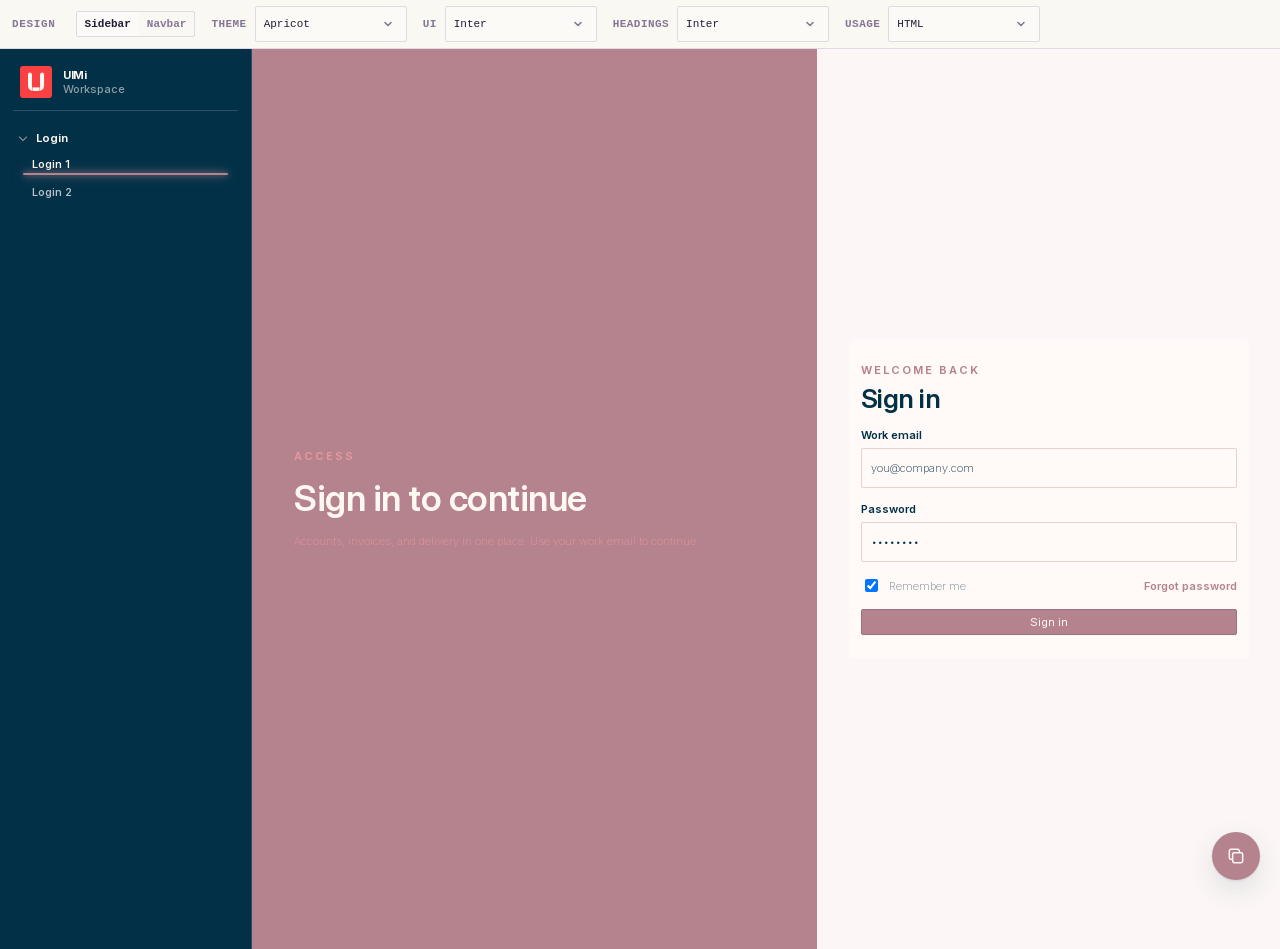
==== index.html @ 7b0a4717 "Initial commit" ====
<!DOCTYPE html>
<html lang="en">
  <head>
    <meta charset="UTF-8" />
    <meta name="viewport" content="width=device-width, initial-scale=1" />
    <title>Console</title>
    <link rel="stylesheet" href="uimi.css?v=ready2" />
    <script>
      document.documentElement.setAttribute(
        "data-uimi-session",
        localStorage.getItem("uimi-session") === "in" || sessionStorage.getItem("uimi-session") === "in" ? "in" : "out"
      );
    </script>
  </head>
  <body class="uimi-body">
    <aside class="uimi-studio" aria-label="Design settings">
      <p class="uimi-studio__label">Design</p>
      <div class="uimi-shell-switch" role="group" aria-label="Navigation layout">
        <button type="button" data-uimi-shell-choice="sidebar">Sidebar</button>
        <button type="button" data-uimi-shell-choice="navbar">Navbar</button>
      </div>
      <label class="uimi-font-picker">
        <span class="uimi-font-picker__label">Theme</span>
        <select class="uimi-select uimi-select--compact" data-uimi-palette-select aria-label="Choose theme">
          <option value="apricot">Apricot</option>
          <option value="midnight">Midnight</option>
          <option value="pastel">Pastel</option>
        </select>
      </label>
      <label class="uimi-font-picker">
        <span class="uimi-font-picker__label">UI</span>
        <select class="uimi-select uimi-select--compact" data-uimi-font-select aria-label="Choose UI typeface">
          <option value="inter">Inter</option>
          <option value="cooper-hewitt">Cooper Hewitt</option>
        </select>
      </label>
      <label class="uimi-font-picker">
        <span class="uimi-font-picker__label">Headings</span>
        <select class="uimi-select uimi-select--compact" data-uimi-display-select aria-label="Choose heading typeface">
          <option value="inter">Inter</option>
          <option value="cooper-hewitt">Cooper Hewitt</option>
        </select>
      </label>
      <label class="uimi-font-picker">
        <span class="uimi-font-picker__label">Usage</span>
        <select class="uimi-select uimi-select--compact" data-uimi-stack-select aria-label="Choose framework">
          <option value="html">HTML</option>
          <option value="react">React</option>
          <option value="vue">Vue</option>
          <option value="svelte">Svelte</option>
        </select>
      </label>
    </aside>
    <div class="uimi-app">
      <header class="uimi-navbar">
        <a class="uimi-brand" href="#dashboard">
          <span class="uimi-mark" aria-hidden="true"></span>
          <span>
            <strong>UIMi</strong>
            <small>Workspace</small>
          </span>
        </a>
        <nav class="uimi-nav uimi-navbar-links">
          <details class="uimi-nav-sub">
            <summary>Login</summary>
            <div class="uimi-nav-flyout">
              <a href="#login-1">Login 1</a>
              <a href="#login-2">Login 2</a>
            </div>
          </details>
          <details class="uimi-nav-sub">
            <summary>Dashboard</summary>
            <div class="uimi-nav-flyout">
              <a href="#dashboard-1">Dashboard 1</a>
              <a href="#dashboard-2">Dashboard 2</a>
              <a href="#dashboard-3">Dashboard 3</a>
            </div>
          </details>
          <details class="uimi-nav-sub">
            <summary>Buttons</summary>
            <div class="uimi-nav-flyout">
              <a href="#buttons-1">Button 1</a>
              <a href="#buttons-2">Button 2</a>
              <a href="#buttons-3">Button 3</a>
            </div>
          </details>
          <a href="#cards">Cards</a>
          <a href="#tables">Tables</a>
          <a href="#notifications">Notifications</a>
          <a href="#badges">Badges</a>
          <a href="#charts">Charts</a>
          <a href="#forms">Forms</a>
          <a href="#tabs">Tabs</a>
        </nav>
        <label class="uimi-search">
          <svg width="16" height="16" viewBox="0 0 24 24" fill="none" stroke="currentColor" stroke-width="2"><circle cx="11" cy="11" r="7"/><path d="m20 20-3.2-3.2"/></svg>
          <input placeholder="Search accounts, invoices..." />
        </label>
        <div class="uimi-cluster">
          <div class="uimi-notify">
            <button class="uimi-icon-btn" type="button" data-uimi-notify-toggle aria-expanded="false" aria-label="Notifications">
              <svg width="18" height="18" viewBox="0 0 24 24" fill="none" stroke="currentColor" stroke-width="1.8"><path d="M6 9a6 6 0 1 1 12 0c0 7 3 7 3 7H3s3 0 3-7"/><path d="M10 19a2 2 0 0 0 4 0"/></svg>
              <span class="uimi-notify-count">3</span>
            </button>
            <div class="uimi-notify-panel" hidden>
              <div class="uimi-notify-head">
                <strong>Notifications</strong>
                <span class="uimi-badge uimi-badge--info">3 new</span>
              </div>
              <a class="uimi-notify-item" href="#tables">
                <span class="uimi-dot" style="background:var(--uimi-success)"></span>
                <span><strong>Invoice #2400 approved</strong><small>2 min ago</small></span>
              </a>
              <a class="uimi-notify-item" href="#tables">
                <span class="uimi-dot"></span>
                <span><strong>New order #1832412</strong><small>1 hr ago</small></span>
              </a>
              <a class="uimi-notify-item" href="#notifications">
                <span class="uimi-dot" style="background:var(--uimi-warning)"></span>
                <span><strong>Payment method updated</strong><small>Yesterday</small></span>
              </a>
            </div>
          </div>
          <span class="uimi-who" title="A. Rahman"><span class="uimi-avatar">AR</span><span class="uimi-who-name"> A. Rahman</span></span>
          <button class="uimi-icon-btn uimi-signout" type="button" data-uimi-sign-out>
            <svg width="18" height="18" viewBox="0 0 24 24" fill="none" stroke="currentColor" stroke-width="1.8" aria-hidden="true"><path d="M9 21H5a2 2 0 0 1-2-2V5a2 2 0 0 1 2-2h4"/><polyline points="16 17 21 12 16 7"/><line x1="21" y1="12" x2="9" y2="12"/></svg>
            <span class="uimi-sr-only">Sign out</span>
          </button>
          <button class="uimi-icon-btn uimi-menu" type="button" data-uimi-sidebar-toggle aria-label="Open menu">
            <svg width="18" height="18" viewBox="0 0 24 24" fill="none" stroke="currentColor" stroke-width="2"><path d="M4 7h16M4 12h16M4 17h16"/></svg>
          </button>
        </div>
      </header>
      <aside class="uimi-sidebar">
        <a class="uimi-brand" href="#dashboard">
          <span class="uimi-mark" aria-hidden="true"></span>
          <span>
            <strong>UIMi</strong>
            <small>Workspace</small>
          </span>
        </a>
        <nav class="uimi-nav uimi-sidenav" aria-label="Main">
          <details class="uimi-nav-group uimi-nav-sub" open>
            <summary>Login</summary>
            <div class="uimi-nav-flyout">
              <a href="#login-1">Login 1</a>
              <a href="#login-2">Login 2</a>
            </div>
          </details>
          <details class="uimi-nav-group uimi-nav-sub" open>
            <summary>Dashboard</summary>
            <div class="uimi-nav-flyout">
              <a class="is-active" href="#dashboard-1">Dashboard 1</a>
              <a href="#dashboard-2">Dashboard 2</a>
              <a href="#dashboard-3">Dashboard 3</a>
            </div>
          </details>
          <a href="#settings">Settings</a>
          <details class="uimi-nav-group" open>
            <summary>Components</summary>
            <p class="uimi-nav-label">Actions</p>
            <details class="uimi-nav-group uimi-nav-sub" open>
              <summary>Buttons</summary>
              <div class="uimi-nav-flyout">
                <a href="#buttons-1">Button 1</a>
                <a href="#buttons-2">Button 2</a>
                <a href="#buttons-3">Button 3</a>
              </div>
            </details>
            <a href="#cards">Cards</a>
            <p class="uimi-nav-label">Data display</p>
            <a href="#tables">Tables</a>
            <a href="#charts">Charts</a>
            <p class="uimi-nav-label">Feedback</p>
            <a href="#notifications">Notifications</a>
            <a href="#badges">Badges</a>
            <p class="uimi-nav-label">Inputs</p>
            <a href="#forms">Forms</a>
            <p class="uimi-nav-label">Navigation</p>
            <a href="#tabs">Tabs</a>
          </details>
        </nav>
        <div class="uimi-help">
          <h3>Need help?</h3>
          <p>Support is available weekdays, 9:00–18:00. Typical reply time is under four hours.</p>
          <button class="uimi-btn uimi-btn--primary uimi-btn--sm" type="button">Contact support</button>
        </div>
      </aside>

      <main class="uimi-main">
        <header class="uimi-topbar">
          <div class="uimi-cluster">
            <button class="uimi-icon-btn uimi-menu" type="button" data-uimi-sidebar-toggle aria-label="Open menu">
              <svg width="18" height="18" viewBox="0 0 24 24" fill="none" stroke="currentColor" stroke-width="2"><path d="M4 7h16M4 12h16M4 17h16"/></svg>
            </button>
            <label class="uimi-search">
              <svg width="16" height="16" viewBox="0 0 24 24" fill="none" stroke="currentColor" stroke-width="2"><circle cx="11" cy="11" r="7"/><path d="m20 20-3.2-3.2"/></svg>
              <input placeholder="Search accounts, invoices..." />
            </label>
          </div>
          <div class="uimi-cluster">
            <div class="uimi-notify">
              <button class="uimi-icon-btn" type="button" data-uimi-notify-toggle aria-expanded="false" aria-label="Notifications">
                <svg width="18" height="18" viewBox="0 0 24 24" fill="none" stroke="currentColor" stroke-width="1.8"><path d="M6 9a6 6 0 1 1 12 0c0 7 3 7 3 7H3s3 0 3-7"/><path d="M10 19a2 2 0 0 0 4 0"/></svg>
                <span class="uimi-notify-count">3</span>
              </button>
              <div class="uimi-notify-panel" hidden>
                <div class="uimi-notify-head">
                  <strong>Notifications</strong>
                  <span class="uimi-badge uimi-badge--info">3 new</span>
                </div>
                <a class="uimi-notify-item" href="#tables">
                  <span class="uimi-dot" style="background:var(--uimi-success)"></span>
                  <span><strong>Invoice #2400 approved</strong><small>2 min ago</small></span>
                </a>
                <a class="uimi-notify-item" href="#tables">
                  <span class="uimi-dot"></span>
                  <span><strong>New order #1832412</strong><small>1 hr ago</small></span>
                </a>
                <a class="uimi-notify-item" href="#notifications">
                  <span class="uimi-dot" style="background:var(--uimi-warning)"></span>
                  <span><strong>Payment method updated</strong><small>Yesterday</small></span>
                </a>
              </div>
            </div>
            <span class="uimi-who"><span class="uimi-avatar">AR</span> A. Rahman</span>
            <button class="uimi-icon-btn uimi-signout" type="button" data-uimi-sign-out>
              <svg width="18" height="18" viewBox="0 0 24 24" fill="none" stroke="currentColor" stroke-width="1.8" aria-hidden="true"><path d="M9 21H5a2 2 0 0 1-2-2V5a2 2 0 0 1 2-2h4"/><polyline points="16 17 21 12 16 7"/><line x1="21" y1="12" x2="9" y2="12"/></svg>
              <span class="uimi-sr-only">Sign out</span>
            </button>
          </div>
        </header>

        <nav class="uimi-crumbs" aria-label="Breadcrumb">
          <a href="#dashboard">Home</a>
          <span data-uimi-crumb-group hidden>
            <span class="uimi-crumbs-sep" aria-hidden="true">/</span>
            <span data-uimi-crumb-parent>Components</span>
          </span>
          <span class="uimi-crumbs-sep" aria-hidden="true">/</span>
          <span data-uimi-crumb>Dashboard</span>
        </nav>

        <section class="uimi-page" data-uimi-page="login-1" hidden>
          <section class="uimi-auth uimi-auth--split">
            <div class="uimi-auth-brand">
              <p class="uimi-kicker">Access</p>
              <h1 class="uimi-display">Sign in to continue</h1>
              <p>Accounts, invoices, and delivery in one place. Use your work email to continue.</p>
            </div>
            <form class="uimi-auth-card" data-uimi-login>
              <div class="uimi-auth-card-head">
                <div>
                  <p class="uimi-kicker" style="color:var(--uimi-primary)">Welcome back</p>
                  <h2 class="uimi-display" style="font-size:26px;color:var(--uimi-ink)">Sign in</h2>
                </div>
              </div>
              <p class="uimi-auth-msg" data-uimi-login-msg hidden></p>
              <label class="uimi-field">
                <span class="uimi-label">Work email</span>
                <input class="uimi-input" name="email" type="email" autocomplete="username" value="you@company.com" required />
              </label>
              <label class="uimi-field">
                <span class="uimi-label">Password</span>
                <input class="uimi-input" name="password" type="password" autocomplete="current-password" value="password" required />
              </label>
              <div class="uimi-auth-row">
                <label class="uimi-check"><input type="checkbox" name="remember" checked /> Remember me</label>
                <button class="uimi-link" type="button" data-uimi-forgot>Forgot password</button>
              </div>
              <button class="uimi-btn uimi-btn--primary" type="submit">Sign in</button>
            </form>
          </section>
        </section>

        <section class="uimi-page" data-uimi-page="login-2" hidden>
          <section class="uimi-auth uimi-auth--center">
            <form class="uimi-auth-card uimi-card" data-uimi-login>
              <div class="uimi-auth-card-head">
                <div>
                  <p class="uimi-kicker" style="color:var(--uimi-primary)">Welcome back</p>
                  <h2 class="uimi-display" style="font-size:26px;color:var(--uimi-ink)">Sign in</h2>
                </div>
              </div>
              <p class="uimi-muted" style="margin:0">Use your work email to continue.</p>
              <p class="uimi-auth-msg" data-uimi-login-msg hidden></p>
              <label class="uimi-field">
                <span class="uimi-label">Work email</span>
                <input class="uimi-input" name="email" type="email" autocomplete="username" value="you@company.com" required />
              </label>
              <label class="uimi-field">
                <span class="uimi-label">Password</span>
                <input class="uimi-input" name="password" type="password" autocomplete="current-password" value="password" required />
              </label>
              <div class="uimi-auth-row">
                <label class="uimi-check"><input type="checkbox" name="remember" checked /> Remember me</label>
                <button class="uimi-link" type="button" data-uimi-forgot>Forgot password</button>
              </div>
              <button class="uimi-btn uimi-btn--primary" type="submit">Sign in</button>
            </form>
          </section>
        </section>

        <section class="uimi-page" data-uimi-page="dashboard-1">
        <section class="uimi-card uimi-banner">
          <p class="uimi-kicker">Overview</p>
          <h1 class="uimi-display">Good afternoon, Amina</h1>
          <p>Three invoices are waiting on approval and the Contoso migration is 10% complete. Review the pipeline before Friday’s finance meeting.</p>
          <div class="uimi-cluster">
            <a class="uimi-btn uimi-btn--white" href="#">Review invoices</a>
            <a class="uimi-btn uimi-btn--on-dark" href="#">Open accounts</a>
            <a class="uimi-btn uimi-btn--on-dark" href="#">View reports</a>
          </div>
        </section>

        <section class="uimi-grid">
          <article class="uimi-card uimi-col-3">
            <div class="uimi-stat">
              <div>
                <div class="uimi-muted">Revenue</div>
                <strong>$53,000</strong>
                <span class="uimi-delta uimi-delta--up">+5.5% vs yesterday</span>
              </div>
              <div class="uimi-iconbox uimi-iconbox--primary">
                <svg viewBox="0 0 24 24" fill="none" stroke="currentColor" stroke-width="1.8"><path d="M4 18V7m5 11V4m5 14V9m5 9V6"/></svg>
              </div>
            </div>
          </article>
          <article class="uimi-card uimi-col-3">
            <div class="uimi-stat">
              <div>
                <div class="uimi-muted">Active accounts</div>
                <strong>2,300</strong>
                <span class="uimi-delta uimi-delta--up">+3% vs last week</span>
              </div>
              <div class="uimi-iconbox uimi-iconbox--info">
                <svg viewBox="0 0 24 24" fill="none" stroke="currentColor" stroke-width="1.8"><path d="M16 21v-2a4 4 0 0 0-4-4H7a4 4 0 0 0-4 4v2"/><circle cx="9.5" cy="7.5" r="3.5"/><path d="M22 21v-2a4 4 0 0 0-3-3.87M16.5 4.13a4 4 0 0 1 0 7.75"/></svg>
              </div>
            </div>
          </article>
          <article class="uimi-card uimi-col-3">
            <div class="uimi-stat">
              <div>
                <div class="uimi-muted">New clients</div>
                <strong>48</strong>
                <span class="uimi-delta uimi-delta--down">-2% vs last quarter</span>
              </div>
              <div class="uimi-iconbox uimi-iconbox--warning">
                <svg viewBox="0 0 24 24" fill="none" stroke="currentColor" stroke-width="1.8" stroke-linejoin="miter"><rect x="3" y="5" width="18" height="14" rx="0"/><path d="m3 8 9 6 9-6"/></svg>
              </div>
            </div>
          </article>
          <article class="uimi-card uimi-col-3">
            <div class="uimi-stat">
              <div>
                <div class="uimi-muted">Pipeline</div>
                <strong>$103,430</strong>
                <span class="uimi-delta uimi-delta--up">+5% vs last month</span>
              </div>
              <div class="uimi-iconbox uimi-iconbox--success">
                <svg viewBox="0 0 24 24" fill="none" stroke="currentColor" stroke-width="1.8"><path d="M4 20h16M7 16V8m5 8V4m5 12v-5"/></svg>
              </div>
            </div>
          </article>

          <article class="uimi-card uimi-col-7">
            <div class="uimi-cluster" style="justify-content:space-between">
              <div>
                <h3>Revenue overview</h3>
                <p class="uimi-muted" style="margin:3px 0 0">Year to date <strong class="uimi-delta uimi-delta--up">+12.4%</strong></p>
              </div>
              <span class="uimi-badge uimi-badge--info">Current</span>
            </div>
            <div class="uimi-chart" data-uimi-chart data-uimi-chart-type="bar" data-uimi-chart-color="primary" data-uimi-chart-values="42,58,36,72,54,88,64,76,48,91,70,62" data-uimi-chart-labels="Q1,Q2,Q3,Q4"></div>
          </article>

          <article class="uimi-card uimi-col-5">
            <h3>Delivery status</h3>
            <p class="uimi-muted">Workstreams this quarter</p>
            <div style="display:grid;gap:16px;margin-top:16px">
              <div>
                <div class="uimi-cluster" style="justify-content:space-between"><span>Platform migration</span><strong>80%</strong></div>
                <div class="uimi-progress uimi-progress--navy"><span style="width:80%"></span></div>
              </div>
              <div>
                <div class="uimi-cluster" style="justify-content:space-between"><span>Client onboarding</span><strong>64%</strong></div>
                <div class="uimi-progress"><span style="width:64%"></span></div>
              </div>
              <div>
                <div class="uimi-cluster" style="justify-content:space-between"><span>Compliance review</span><strong>92%</strong></div>
                <div class="uimi-progress uimi-progress--green"><span style="width:92%"></span></div>
              </div>
            </div>
          </article>
        </section>
        </section>

        <section class="uimi-page" data-uimi-page="dashboard-2" hidden>
        <header class="uimi-page-head">
          <p class="uimi-kicker">Overview</p>
          <h1 class="uimi-display">Overview</h1>
          <p>Accounts, delivery, and finance for this week.</p>
        </header>
        <section class="uimi-grid">
          <article class="uimi-card uimi-col-3">
            <div class="uimi-stat">
              <div>
                <div class="uimi-muted">Revenue</div>
                <strong>$53,000</strong>
                <span class="uimi-delta uimi-delta--up">+5.5% vs yesterday</span>
              </div>
              <div class="uimi-iconbox uimi-iconbox--primary">
                <svg viewBox="0 0 24 24" fill="none" stroke="currentColor" stroke-width="1.8"><path d="M4 18V7m5 11V4m5 14V9m5 9V6"/></svg>
              </div>
            </div>
          </article>
          <article class="uimi-card uimi-col-3">
            <div class="uimi-stat">
              <div>
                <div class="uimi-muted">Active accounts</div>
                <strong>2,300</strong>
                <span class="uimi-delta uimi-delta--up">+3% vs last week</span>
              </div>
              <div class="uimi-iconbox uimi-iconbox--info">
                <svg viewBox="0 0 24 24" fill="none" stroke="currentColor" stroke-width="1.8"><path d="M16 21v-2a4 4 0 0 0-4-4H7a4 4 0 0 0-4 4v2"/><circle cx="9.5" cy="7.5" r="3.5"/><path d="M22 21v-2a4 4 0 0 0-3-3.87M16.5 4.13a4 4 0 0 1 0 7.75"/></svg>
              </div>
            </div>
          </article>
          <article class="uimi-card uimi-col-3">
            <div class="uimi-stat">
              <div>
                <div class="uimi-muted">New clients</div>
                <strong>48</strong>
                <span class="uimi-delta uimi-delta--down">-2% vs last quarter</span>
              </div>
              <div class="uimi-iconbox uimi-iconbox--warning">
                <svg viewBox="0 0 24 24" fill="none" stroke="currentColor" stroke-width="1.8" stroke-linejoin="miter"><rect x="3" y="5" width="18" height="14" rx="0"/><path d="m3 8 9 6 9-6"/></svg>
              </div>
            </div>
          </article>
          <article class="uimi-card uimi-col-3">
            <div class="uimi-stat">
              <div>
                <div class="uimi-muted">Pipeline</div>
                <strong>$103,430</strong>
                <span class="uimi-delta uimi-delta--up">+5% vs last month</span>
              </div>
              <div class="uimi-iconbox uimi-iconbox--success">
                <svg viewBox="0 0 24 24" fill="none" stroke="currentColor" stroke-width="1.8"><path d="M4 20h16M7 16V8m5 8V4m5 12v-5"/></svg>
              </div>
            </div>
          </article>
          <article class="uimi-card uimi-col-7">
            <div class="uimi-cluster" style="justify-content:space-between">
              <div>
                <h3>Revenue overview</h3>
                <p class="uimi-muted" style="margin:3px 0 0">Year to date <strong class="uimi-delta uimi-delta--up">+12.4%</strong></p>
              </div>
              <span class="uimi-badge uimi-badge--info">Current</span>
            </div>
            <div class="uimi-chart" data-uimi-chart data-uimi-chart-type="stacked" data-uimi-chart-color="primary" data-uimi-chart-values="18,14,10,8,6,22,16,12,9,7,20,18,11,10,8,26,20,14,12,9" data-uimi-chart-labels="Q1,Q2,Q3,Q4" data-uimi-chart-series="Platform,Onboarding,Compliance,Support,Ops"></div>
          </article>
          <article class="uimi-card uimi-col-5">
            <h3>Delivery status</h3>
            <p class="uimi-muted">Workstreams this quarter</p>
            <div style="display:grid;gap:16px;margin-top:16px">
              <div>
                <div class="uimi-cluster" style="justify-content:space-between"><span>Platform migration</span><strong>80%</strong></div>
                <div class="uimi-progress uimi-progress--navy"><span style="width:80%"></span></div>
              </div>
              <div>
                <div class="uimi-cluster" style="justify-content:space-between"><span>Client onboarding</span><strong>64%</strong></div>
                <div class="uimi-progress"><span style="width:64%"></span></div>
              </div>
              <div>
                <div class="uimi-cluster" style="justify-content:space-between"><span>Compliance review</span><strong>92%</strong></div>
                <div class="uimi-progress uimi-progress--green"><span style="width:92%"></span></div>
              </div>
            </div>
          </article>
        </section>
        </section>

        <section class="uimi-page" data-uimi-page="dashboard-3" hidden>
        <header class="uimi-page-head">
          <div class="uimi-cluster" style="justify-content:space-between;align-items:flex-end">
            <div>
              <p class="uimi-kicker">Today</p>
              <h1 class="uimi-display">Work queue</h1>
              <p>Invoices waiting on finance, plus recent activity.</p>
            </div>
            <div class="uimi-cluster">
              <a class="uimi-btn uimi-btn--primary" href="#">Review invoices</a>
              <a class="uimi-btn uimi-btn--ghost" href="#">View reports</a>
            </div>
          </div>
        </header>
        <section class="uimi-grid">
          <article class="uimi-card uimi-col-6">
            <div class="uimi-stat">
              <div>
                <div class="uimi-muted">Waiting on finance</div>
                <strong>3 invoices</strong>
                <span class="uimi-muted">Northwind, Contoso, Acme</span>
              </div>
              <span class="uimi-badge uimi-badge--warn">In review</span>
            </div>
          </article>
          <article class="uimi-card uimi-col-6">
            <div class="uimi-stat">
              <div>
                <div class="uimi-muted">Delivery this week</div>
                <strong>10%</strong>
                <span class="uimi-delta uimi-delta--up">Contoso migration</span>
              </div>
              <span class="uimi-badge uimi-badge--info">Active</span>
            </div>
          </article>
          <article class="uimi-card uimi-col-8">
            <h3>Accounts</h3>
            <p class="uimi-muted">Teams and completion in one grid</p>
            <div class="uimi-table-wrap">
              <table class="uimi-table">
                <thead>
                  <tr>
                    <th>Account</th>
                    <th>Team</th>
                    <th>Budget</th>
                    <th>Completion</th>
                  </tr>
                </thead>
                <tbody>
                  <tr>
                    <td><span class="uimi-who"><span class="uimi-avatar">NW</span> Northwind ERP</span></td>
                    <td>8</td>
                    <td>$14,000</td>
                    <td>
                      <div class="uimi-progress uimi-progress--navy"><span style="width:60%"></span></div>
                    </td>
                  </tr>
                  <tr>
                    <td><span class="uimi-who"><span class="uimi-avatar">CT</span> Contoso migration</span></td>
                    <td>5</td>
                    <td>$3,000</td>
                    <td>
                      <div class="uimi-progress"><span style="width:10%"></span></div>
                    </td>
                  </tr>
                  <tr>
                    <td><span class="uimi-who"><span class="uimi-avatar">AC</span> Acme finance close</span></td>
                    <td>12</td>
                    <td>$20,500</td>
                    <td>
                      <div class="uimi-progress uimi-progress--green"><span style="width:100%"></span></div>
                    </td>
                  </tr>
                </tbody>
              </table>
            </div>
          </article>
          <article class="uimi-card uimi-col-4">
            <h3>Activity</h3>
            <p class="uimi-muted"><span class="uimi-delta uimi-delta--up">+8</span> updates this week</p>
            <div class="uimi-timeline" style="margin-top:16px">
              <div class="uimi-cluster" style="align-items:flex-start">
                <span class="uimi-dot" style="background:var(--uimi-success)"></span>
                <div>
                  <strong>Invoice #2400 approved</strong>
                  <div class="uimi-muted">22 Dec, 19:20</div>
                </div>
              </div>
              <div class="uimi-cluster" style="align-items:flex-start">
                <span class="uimi-dot"></span>
                <div>
                  <strong>New order #1832412</strong>
                  <div class="uimi-muted">21 Dec, 23:21</div>
                </div>
              </div>
              <div class="uimi-cluster" style="align-items:flex-start">
                <span class="uimi-dot" style="background:var(--uimi-warning)"></span>
                <div>
                  <strong>Payment method updated</strong>
                  <div class="uimi-muted">Yesterday</div>
                </div>
              </div>
            </div>
          </article>
        </section>
        </section>

        <section class="uimi-page" data-uimi-page="buttons-1" hidden>
        <aside class="uimi-note" aria-label="Button 1">
          <div class="uimi-note__bar" aria-hidden="true"><i></i><i></i><i></i><span>Button 1</span></div>
          <p>Rounded corners. Click a sample to copy it with the Design bar setup.</p>
        </aside>
        <section class="uimi-card">
          <div class="uimi-snippet">
            <pre class="uimi-code"><code>&lt;button class="uimi-btn uimi-btn--primary"&gt;Save changes&lt;/button&gt;</code></pre>
            <button class="uimi-btn uimi-btn--ghost uimi-btn--sm" type="button" data-uimi-copy>Copy</button>
          </div>
          <p class="uimi-label" style="margin-top:16px">Solid</p>
          <div class="uimi-cluster" style="margin:8px 0 16px">
            <button class="uimi-btn uimi-btn--primary uimi-btn--solid">Save changes</button>
            <button class="uimi-btn uimi-btn--info uimi-btn--solid">Send invite</button>
            <button class="uimi-btn uimi-btn--success uimi-btn--solid">Approve</button>
            <button class="uimi-btn uimi-btn--warning uimi-btn--solid">Hold</button>
            <button class="uimi-btn uimi-btn--danger uimi-btn--solid">Delete</button>
            <button class="uimi-btn uimi-btn--solid">Archive</button>
          </div>
          <p class="uimi-label">Border</p>
          <div class="uimi-cluster" style="margin:8px 0 16px">
            <button class="uimi-btn uimi-btn--primary uimi-btn--border">Save changes</button>
            <button class="uimi-btn uimi-btn--info uimi-btn--border">Send invite</button>
            <button class="uimi-btn uimi-btn--success uimi-btn--border">Approve</button>
            <button class="uimi-btn uimi-btn--warning uimi-btn--border">Hold</button>
            <button class="uimi-btn uimi-btn--danger uimi-btn--border">Delete</button>
            <button class="uimi-btn uimi-btn--border">Archive</button>
          </div>
          <p class="uimi-label">Gradient</p>
          <div class="uimi-cluster" style="margin:8px 0 16px">
            <button class="uimi-btn uimi-btn--primary uimi-btn--gradient">Save changes</button>
            <button class="uimi-btn uimi-btn--info uimi-btn--gradient">Send invite</button>
            <button class="uimi-btn uimi-btn--success uimi-btn--gradient">Approve</button>
            <button class="uimi-btn uimi-btn--warning uimi-btn--gradient">Hold</button>
            <button class="uimi-btn uimi-btn--danger uimi-btn--gradient">Delete</button>
            <button class="uimi-btn uimi-btn--gradient">Archive</button>
          </div>
          <p class="uimi-label">Flip</p>
          <div class="uimi-cluster" style="margin:8px 0 16px">
            <button class="uimi-btn uimi-btn--primary uimi-btn--flip">Save changes</button>
            <button class="uimi-btn uimi-btn--info uimi-btn--flip">Send invite</button>
            <button class="uimi-btn uimi-btn--success uimi-btn--flip">Approve</button>
            <button class="uimi-btn uimi-btn--warning uimi-btn--flip">Hold</button>
            <button class="uimi-btn uimi-btn--danger uimi-btn--flip">Delete</button>
            <button class="uimi-btn uimi-btn--flip">Archive</button>
          </div>
          <div class="uimi-snippet">
            <pre class="uimi-code"><code>&lt;button class="uimi-btn uimi-btn--primary uimi-btn--flip"&gt;Save changes&lt;/button&gt;</code></pre>
            <button class="uimi-btn uimi-btn--ghost uimi-btn--sm" type="button" data-uimi-copy>Copy</button>
          </div>
          <p class="uimi-label">Ghost</p>
          <div class="uimi-cluster" style="margin:8px 0 16px">
            <button class="uimi-btn uimi-btn--ghost">Cancel</button>
          </div>
          <p class="uimi-label">Sizes</p>
          <div class="uimi-cluster" style="margin:8px 0 0">
            <button class="uimi-btn uimi-btn--primary uimi-btn--lg">Large</button>
            <button class="uimi-btn uimi-btn--primary uimi-btn--border uimi-btn--md">Medium</button>
            <button class="uimi-btn uimi-btn--primary uimi-btn--gradient uimi-btn--sm">Small</button>
          </div>
        </section>
        </section>

        <section class="uimi-page" data-uimi-page="buttons-2" hidden>
        <aside class="uimi-note" aria-label="Button 2">
          <div class="uimi-note__bar" aria-hidden="true"><i></i><i></i><i></i><span>Button 2</span></div>
          <p>Square corners. Click a sample to copy it with the Design bar setup.</p>
        </aside>
        <section class="uimi-card" data-uimi-btn-shape="square">
          <div class="uimi-snippet">
            <pre class="uimi-code"><code>&lt;button class="uimi-btn uimi-btn--primary uimi-btn--square"&gt;Save changes&lt;/button&gt;</code></pre>
            <button class="uimi-btn uimi-btn--ghost uimi-btn--sm" type="button" data-uimi-copy>Copy</button>
          </div>
          <p class="uimi-label" style="margin-top:16px">Solid</p>
          <div class="uimi-cluster" style="margin:8px 0 16px">
            <button class="uimi-btn uimi-btn--primary uimi-btn--solid uimi-btn--square">Save changes</button>
            <button class="uimi-btn uimi-btn--info uimi-btn--solid uimi-btn--square">Send invite</button>
            <button class="uimi-btn uimi-btn--success uimi-btn--solid uimi-btn--square">Approve</button>
            <button class="uimi-btn uimi-btn--warning uimi-btn--solid uimi-btn--square">Hold</button>
            <button class="uimi-btn uimi-btn--danger uimi-btn--solid uimi-btn--square">Delete</button>
            <button class="uimi-btn uimi-btn--solid uimi-btn--square">Archive</button>
          </div>
          <p class="uimi-label">Border</p>
          <div class="uimi-cluster" style="margin:8px 0 16px">
            <button class="uimi-btn uimi-btn--primary uimi-btn--border uimi-btn--square">Save changes</button>
            <button class="uimi-btn uimi-btn--info uimi-btn--border uimi-btn--square">Send invite</button>
            <button class="uimi-btn uimi-btn--success uimi-btn--border uimi-btn--square">Approve</button>
            <button class="uimi-btn uimi-btn--warning uimi-btn--border uimi-btn--square">Hold</button>
            <button class="uimi-btn uimi-btn--danger uimi-btn--border uimi-btn--square">Delete</button>
            <button class="uimi-btn uimi-btn--border uimi-btn--square">Archive</button>
          </div>
          <p class="uimi-label">Gradient</p>
          <div class="uimi-cluster" style="margin:8px 0 16px">
            <button class="uimi-btn uimi-btn--primary uimi-btn--gradient uimi-btn--square">Save changes</button>
            <button class="uimi-btn uimi-btn--info uimi-btn--gradient uimi-btn--square">Send invite</button>
            <button class="uimi-btn uimi-btn--success uimi-btn--gradient uimi-btn--square">Approve</button>
            <button class="uimi-btn uimi-btn--warning uimi-btn--gradient uimi-btn--square">Hold</button>
            <button class="uimi-btn uimi-btn--danger uimi-btn--gradient uimi-btn--square">Delete</button>
            <button class="uimi-btn uimi-btn--gradient uimi-btn--square">Archive</button>
          </div>
          <p class="uimi-label">Flip</p>
          <div class="uimi-cluster" style="margin:8px 0 16px">
            <button class="uimi-btn uimi-btn--primary uimi-btn--flip uimi-btn--square">Save changes</button>
            <button class="uimi-btn uimi-btn--info uimi-btn--flip uimi-btn--square">Send invite</button>
            <button class="uimi-btn uimi-btn--success uimi-btn--flip uimi-btn--square">Approve</button>
            <button class="uimi-btn uimi-btn--warning uimi-btn--flip uimi-btn--square">Hold</button>
            <button class="uimi-btn uimi-btn--danger uimi-btn--flip uimi-btn--square">Delete</button>
            <button class="uimi-btn uimi-btn--flip uimi-btn--square">Archive</button>
          </div>
          <div class="uimi-snippet">
            <pre class="uimi-code"><code>&lt;button class="uimi-btn uimi-btn--primary uimi-btn--flip uimi-btn--square"&gt;Save changes&lt;/button&gt;</code></pre>
            <button class="uimi-btn uimi-btn--ghost uimi-btn--sm" type="button" data-uimi-copy>Copy</button>
          </div>
          <p class="uimi-label">Ghost</p>
          <div class="uimi-cluster" style="margin:8px 0 16px">
            <button class="uimi-btn uimi-btn--ghost uimi-btn--square">Cancel</button>
          </div>
          <p class="uimi-label">Sizes</p>
          <div class="uimi-cluster" style="margin:8px 0 0">
            <button class="uimi-btn uimi-btn--primary uimi-btn--lg uimi-btn--square">Large</button>
            <button class="uimi-btn uimi-btn--primary uimi-btn--border uimi-btn--md uimi-btn--square">Medium</button>
            <button class="uimi-btn uimi-btn--primary uimi-btn--gradient uimi-btn--sm uimi-btn--square">Small</button>
          </div>
        </section>
        </section>

        <section class="uimi-page" data-uimi-page="buttons-3" hidden>
        <aside class="uimi-note" aria-label="Button 3">
          <div class="uimi-note__bar" aria-hidden="true"><i></i><i></i><i></i><span>Button 3</span></div>
          <p>Pill shape. Click a sample to copy it with the Design bar setup.</p>
        </aside>
        <section class="uimi-card" data-uimi-btn-shape="pill">
          <div class="uimi-snippet">
            <pre class="uimi-code"><code>&lt;button class="uimi-btn uimi-btn--primary uimi-btn--pill"&gt;Save changes&lt;/button&gt;</code></pre>
            <button class="uimi-btn uimi-btn--ghost uimi-btn--sm" type="button" data-uimi-copy>Copy</button>
          </div>
          <p class="uimi-label" style="margin-top:16px">Solid</p>
          <div class="uimi-cluster" style="margin:8px 0 16px">
            <button class="uimi-btn uimi-btn--primary uimi-btn--solid uimi-btn--pill">Save changes</button>
            <button class="uimi-btn uimi-btn--info uimi-btn--solid uimi-btn--pill">Send invite</button>
            <button class="uimi-btn uimi-btn--success uimi-btn--solid uimi-btn--pill">Approve</button>
            <button class="uimi-btn uimi-btn--warning uimi-btn--solid uimi-btn--pill">Hold</button>
            <button class="uimi-btn uimi-btn--danger uimi-btn--solid uimi-btn--pill">Delete</button>
            <button class="uimi-btn uimi-btn--solid uimi-btn--pill">Archive</button>
          </div>
          <p class="uimi-label">Border</p>
          <div class="uimi-cluster" style="margin:8px 0 16px">
            <button class="uimi-btn uimi-btn--primary uimi-btn--border uimi-btn--pill">Save changes</button>
            <button class="uimi-btn uimi-btn--info uimi-btn--border uimi-btn--pill">Send invite</button>
            <button class="uimi-btn uimi-btn--success uimi-btn--border uimi-btn--pill">Approve</button>
            <button class="uimi-btn uimi-btn--warning uimi-btn--border uimi-btn--pill">Hold</button>
            <button class="uimi-btn uimi-btn--danger uimi-btn--border uimi-btn--pill">Delete</button>
            <button class="uimi-btn uimi-btn--border uimi-btn--pill">Archive</button>
          </div>
          <p class="uimi-label">Gradient</p>
          <div class="uimi-cluster" style="margin:8px 0 16px">
            <button class="uimi-btn uimi-btn--primary uimi-btn--gradient uimi-btn--pill">Save changes</button>
            <button class="uimi-btn uimi-btn--info uimi-btn--gradient uimi-btn--pill">Send invite</button>
            <button class="uimi-btn uimi-btn--success uimi-btn--gradient uimi-btn--pill">Approve</button>
            <button class="uimi-btn uimi-btn--warning uimi-btn--gradient uimi-btn--pill">Hold</button>
            <button class="uimi-btn uimi-btn--danger uimi-btn--gradient uimi-btn--pill">Delete</button>
            <button class="uimi-btn uimi-btn--gradient uimi-btn--pill">Archive</button>
          </div>
          <p class="uimi-label">Flip</p>
          <div class="uimi-cluster" style="margin:8px 0 16px">
            <button class="uimi-btn uimi-btn--primary uimi-btn--flip uimi-btn--pill">Save changes</button>
            <button class="uimi-btn uimi-btn--info uimi-btn--flip uimi-btn--pill">Send invite</button>
            <button class="uimi-btn uimi-btn--success uimi-btn--flip uimi-btn--pill">Approve</button>
            <button class="uimi-btn uimi-btn--warning uimi-btn--flip uimi-btn--pill">Hold</button>
            <button class="uimi-btn uimi-btn--danger uimi-btn--flip uimi-btn--pill">Delete</button>
            <button class="uimi-btn uimi-btn--flip uimi-btn--pill">Archive</button>
          </div>
          <div class="uimi-snippet">
            <pre class="uimi-code"><code>&lt;button class="uimi-btn uimi-btn--primary uimi-btn--flip uimi-btn--pill"&gt;Save changes&lt;/button&gt;</code></pre>
            <button class="uimi-btn uimi-btn--ghost uimi-btn--sm" type="button" data-uimi-copy>Copy</button>
          </div>
          <p class="uimi-label">Ghost</p>
          <div class="uimi-cluster" style="margin:8px 0 16px">
            <button class="uimi-btn uimi-btn--ghost uimi-btn--pill">Cancel</button>
          </div>
          <p class="uimi-label">Sizes</p>
          <div class="uimi-cluster" style="margin:8px 0 0">
            <button class="uimi-btn uimi-btn--primary uimi-btn--lg uimi-btn--pill">Large</button>
            <button class="uimi-btn uimi-btn--primary uimi-btn--border uimi-btn--md uimi-btn--pill">Medium</button>
            <button class="uimi-btn uimi-btn--primary uimi-btn--gradient uimi-btn--sm uimi-btn--pill">Small</button>
          </div>
        </section>
        </section>

        <section class="uimi-page" data-uimi-page="cards" hidden>
        <aside class="uimi-note" aria-label="Cards">
          <div class="uimi-note__bar" aria-hidden="true"><i></i><i></i><i></i><span>Cards</span></div>
          <p>Rounded, cut, square, or full width. Card fill follows the theme colors.</p>
        </aside>
        <section class="uimi-grid">
          <div class="uimi-col-4">
            <p class="uimi-label">Rounded</p>
            <article class="uimi-card">
              <div class="uimi-stat">
                <div>
                  <div class="uimi-muted">Revenue</div>
                  <strong>$53,000</strong>
                  <span class="uimi-delta uimi-delta--up">+5.5% vs yesterday</span>
                </div>
                <div class="uimi-iconbox uimi-iconbox--primary">
                  <svg viewBox="0 0 24 24" fill="none" stroke="currentColor" stroke-width="1.8"><path d="M4 18V7m5 11V4m5 14V9m5 9V6"/></svg>
                </div>
              </div>
            </article>
            <div class="uimi-snippet">
              <pre class="uimi-code"><code>&lt;article class="uimi-card"&gt;</code></pre>
              <button class="uimi-btn uimi-btn--ghost uimi-btn--sm" type="button" data-uimi-copy>Copy</button>
            </div>
          </div>
          <div class="uimi-col-4">
            <p class="uimi-label">Cut</p>
            <article class="uimi-card" data-uimi-card-corner="cut">
              <div class="uimi-stat">
                <div>
                  <div class="uimi-muted">Active accounts</div>
                  <strong>2,300</strong>
                  <span class="uimi-delta uimi-delta--up">+3% vs last week</span>
                </div>
                <div class="uimi-iconbox uimi-iconbox--info">
                  <svg viewBox="0 0 24 24" fill="none" stroke="currentColor" stroke-width="1.8"><path d="M16 21v-2a4 4 0 0 0-4-4H7a4 4 0 0 0-4 4v2"/><circle cx="9.5" cy="7.5" r="3.5"/><path d="M22 21v-2a4 4 0 0 0-3-3.87M16.5 4.13a4 4 0 0 1 0 7.75"/></svg>
                </div>
              </div>
            </article>
            <div class="uimi-snippet">
              <pre class="uimi-code"><code>&lt;article class="uimi-card" data-uimi-card-corner="cut"&gt;</code></pre>
              <button class="uimi-btn uimi-btn--ghost uimi-btn--sm" type="button" data-uimi-copy>Copy</button>
            </div>
          </div>
          <div class="uimi-col-4">
            <p class="uimi-label">Square</p>
            <article class="uimi-card" data-uimi-card-corner="square">
              <div class="uimi-stat">
                <div>
                  <div class="uimi-muted">Pipeline</div>
                  <strong>$103,430</strong>
                  <span class="uimi-delta uimi-delta--up">+5% vs last month</span>
                </div>
                <div class="uimi-iconbox uimi-iconbox--success">
                  <svg viewBox="0 0 24 24" fill="none" stroke="currentColor" stroke-width="1.8"><path d="M4 20h16M7 16V8m5 8V4m5 12v-5"/></svg>
                </div>
              </div>
            </article>
            <div class="uimi-snippet">
              <pre class="uimi-code"><code>&lt;article class="uimi-card" data-uimi-card-corner="square"&gt;</code></pre>
              <button class="uimi-btn uimi-btn--ghost uimi-btn--sm" type="button" data-uimi-copy>Copy</button>
            </div>
          </div>
          <div class="uimi-col-12">
            <p class="uimi-label">Full width · Rounded</p>
            <article class="uimi-card">
              <div class="uimi-cluster" style="justify-content:space-between">
                <div>
                  <div class="uimi-muted">Northwind ERP</div>
                  <strong>Business plan</strong>
                  <span class="uimi-delta uimi-delta--up">60% complete this quarter</span>
                </div>
                <span class="uimi-badge uimi-badge--info">Active</span>
              </div>
              <p class="uimi-muted" style="margin:12px 0 0">Three invoices are waiting on finance. Completion is 60% this quarter.</p>
            </article>
            <div class="uimi-snippet">
              <pre class="uimi-code"><code>&lt;article class="uimi-card uimi-col-12"&gt;</code></pre>
              <button class="uimi-btn uimi-btn--ghost uimi-btn--sm" type="button" data-uimi-copy>Copy</button>
            </div>
          </div>
          <div class="uimi-col-12">
            <p class="uimi-label">Full width · Cut</p>
            <article class="uimi-card" data-uimi-card-corner="cut">
              <div class="uimi-cluster" style="justify-content:space-between">
                <div>
                  <div class="uimi-muted">Contoso Logistics</div>
                  <strong>Fleet rollout</strong>
                  <span class="uimi-delta uimi-delta--up">42% complete this quarter</span>
                </div>
                <span class="uimi-badge uimi-badge--warning">Review</span>
              </div>
              <p class="uimi-muted" style="margin:12px 0 0">Two depots still need drivers assigned. Completion is 42% this quarter.</p>
            </article>
            <div class="uimi-snippet">
              <pre class="uimi-code"><code>&lt;article class="uimi-card uimi-col-12" data-uimi-card-corner="cut"&gt;</code></pre>
              <button class="uimi-btn uimi-btn--ghost uimi-btn--sm" type="button" data-uimi-copy>Copy</button>
            </div>
          </div>
          <div class="uimi-col-12">
            <p class="uimi-label">Full width · Square</p>
            <article class="uimi-card" data-uimi-card-corner="square">
              <div class="uimi-cluster" style="justify-content:space-between">
                <div>
                  <div class="uimi-muted">Fabrikam Retail</div>
                  <strong>Store refresh</strong>
                  <span class="uimi-delta uimi-delta--up">78% complete this quarter</span>
                </div>
                <span class="uimi-badge uimi-badge--success">On track</span>
              </div>
              <p class="uimi-muted" style="margin:12px 0 0">One region is waiting on fixtures. Completion is 78% this quarter.</p>
            </article>
            <div class="uimi-snippet">
              <pre class="uimi-code"><code>&lt;article class="uimi-card uimi-col-12" data-uimi-card-corner="square"&gt;</code></pre>
              <button class="uimi-btn uimi-btn--ghost uimi-btn--sm" type="button" data-uimi-copy>Copy</button>
            </div>
          </div>
        </section>
        </section>

        <section class="uimi-page" data-uimi-page="tables" hidden>
        <aside class="uimi-note" aria-label="Tables">
          <div class="uimi-note__bar" aria-hidden="true"><i></i><i></i><i></i><span>Tables</span></div>
          <p>Accounts, teams, and completion in one grid. Freeze a header or a column when the grid scrolls.</p>
        </aside>
        <section class="uimi-grid">
          <article class="uimi-card uimi-col-8">
            <div class="uimi-table-wrap">
              <table class="uimi-table">
                <thead>
                  <tr>
                    <th>Account</th>
                    <th>Team</th>
                    <th>Budget</th>
                    <th>Completion</th>
                  </tr>
                </thead>
                <tbody>
                  <tr>
                    <td><span class="uimi-who"><span class="uimi-avatar">NW</span> Northwind ERP</span></td>
                    <td>8</td>
                    <td>$14,000</td>
                    <td>
                      <div class="uimi-progress uimi-progress--navy"><span style="width:60%"></span></div>
                    </td>
                  </tr>
                  <tr>
                    <td><span class="uimi-who"><span class="uimi-avatar">CT</span> Contoso migration</span></td>
                    <td>5</td>
                    <td>$3,000</td>
                    <td>
                      <div class="uimi-progress"><span style="width:10%"></span></div>
                    </td>
                  </tr>
                  <tr>
                    <td><span class="uimi-who"><span class="uimi-avatar">AC</span> Acme finance close</span></td>
                    <td>12</td>
                    <td>$20,500</td>
                    <td>
                      <div class="uimi-progress uimi-progress--green"><span style="width:100%"></span></div>
                    </td>
                  </tr>
                  <tr>
                    <td><span class="uimi-who"><span class="uimi-avatar">GL</span> Globex audit pack</span></td>
                    <td>3</td>
                    <td>$8,400</td>
                    <td>
                      <div class="uimi-progress"><span style="width:25%"></span></div>
                    </td>
                  </tr>
                </tbody>
              </table>
            </div>
            <nav class="uimi-pager" data-uimi-pager aria-label="Pagination">
              <button class="uimi-btn uimi-btn--ghost uimi-btn--sm" type="button" disabled>Previous</button>
              <button class="uimi-pager-page is-active" type="button">1</button>
              <button class="uimi-pager-page" type="button">2</button>
              <button class="uimi-pager-page" type="button">3</button>
              <button class="uimi-btn uimi-btn--ghost uimi-btn--sm" type="button">Next</button>
            </nav>
          </article>

          <article class="uimi-card uimi-col-4">
            <h3>Activity</h3>
            <p class="uimi-muted"><span class="uimi-delta uimi-delta--up">+8</span> updates this week</p>
            <div class="uimi-timeline" style="margin-top:16px">
              <div class="uimi-cluster" style="align-items:flex-start">
                <span class="uimi-dot" style="background:var(--uimi-success)"></span>
                <div>
                  <strong>Invoice #2400 approved</strong>
                  <div class="uimi-muted">22 Dec, 19:20</div>
                </div>
              </div>
              <div class="uimi-cluster" style="align-items:flex-start">
                <span class="uimi-dot"></span>
                <div>
                  <strong>New order #1832412</strong>
                  <div class="uimi-muted">21 Dec, 23:21</div>
                </div>
              </div>
              <div class="uimi-cluster" style="align-items:flex-start">
                <span class="uimi-dot" style="background:var(--uimi-info)"></span>
                <div>
                  <strong>April infrastructure payment</strong>
                  <div class="uimi-muted">21 Dec, 21:28</div>
                </div>
              </div>
              <div class="uimi-cluster" style="align-items:flex-start">
                <span class="uimi-dot" style="background:var(--uimi-warning)"></span>
                <div>
                  <strong>Payment method updated</strong>
                  <div class="uimi-muted">20 Dec, 15:52</div>
                </div>
              </div>
            </div>
          </article>

          <div class="uimi-col-12">
            <p class="uimi-label">Freeze header</p>
            <article class="uimi-card">
              <div class="uimi-table-wrap uimi-table-wrap--freeze-head">
                <table class="uimi-table">
                  <thead>
                    <tr>
                      <th>Account</th>
                      <th>Team</th>
                      <th>Budget</th>
                      <th>Completion</th>
                    </tr>
                  </thead>
                  <tbody>
                    <tr><td>Northwind ERP</td><td>8</td><td>$14,000</td><td>60%</td></tr>
                    <tr><td>Contoso migration</td><td>5</td><td>$3,000</td><td>10%</td></tr>
                    <tr><td>Acme finance close</td><td>12</td><td>$20,500</td><td>100%</td></tr>
                    <tr><td>Globex audit pack</td><td>3</td><td>$8,400</td><td>25%</td></tr>
                    <tr><td>Initech onboarding</td><td>6</td><td>$9,200</td><td>40%</td></tr>
                    <tr><td>Hooli platform</td><td>15</td><td>$42,000</td><td>72%</td></tr>
                    <tr><td>Pied Piper sync</td><td>4</td><td>$6,100</td><td>18%</td></tr>
                    <tr><td>Soylent ledger</td><td>7</td><td>$11,800</td><td>55%</td></tr>
                    <tr><td>Stark inventory</td><td>9</td><td>$27,400</td><td>88%</td></tr>
                    <tr><td>Wayne security</td><td>11</td><td>$19,600</td><td>33%</td></tr>
                  </tbody>
                </table>
              </div>
            </article>
            <div class="uimi-snippet">
              <pre class="uimi-code"><code>&lt;div class="uimi-table-wrap uimi-table-wrap--freeze-head"&gt;</code></pre>
              <button class="uimi-btn uimi-btn--ghost uimi-btn--sm" type="button" data-uimi-copy>Copy</button>
            </div>
          </div>

          <div class="uimi-col-12">
            <p class="uimi-label">Freeze column</p>
            <article class="uimi-card">
              <div class="uimi-table-wrap uimi-table-wrap--freeze-col">
                <table class="uimi-table">
                  <thead>
                    <tr>
                      <th>Account</th>
                      <th>Team</th>
                      <th>Owner</th>
                      <th>Region</th>
                      <th>Stage</th>
                      <th>Priority</th>
                      <th>Budget</th>
                      <th>Spent</th>
                      <th>Remaining</th>
                      <th>Forecast</th>
                      <th>Start</th>
                      <th>Due</th>
                      <th>Updated</th>
                      <th>Contact</th>
                    </tr>
                  </thead>
                  <tbody>
                    <tr><td>Northwind ERP</td><td>8</td><td>Maya Chen</td><td>North</td><td>Build</td><td>High</td><td>$14,000</td><td>$8,400</td><td>$5,600</td><td>$15,200</td><td>1 Aug</td><td>30 Sep</td><td>16 Sep</td><td>maya@northwind.io</td></tr>
                    <tr><td>Contoso migration</td><td>5</td><td>Luis Ortega</td><td>West</td><td>Plan</td><td>Med</td><td>$3,000</td><td>$300</td><td>$2,700</td><td>$3,400</td><td>12 Aug</td><td>15 Oct</td><td>14 Sep</td><td>luis@contoso.com</td></tr>
                    <tr><td>Acme finance close</td><td>12</td><td>Priya Shah</td><td>East</td><td>Close</td><td>High</td><td>$20,500</td><td>$20,500</td><td>$0</td><td>$20,500</td><td>1 Jul</td><td>12 Sep</td><td>12 Sep</td><td>priya@acme.co</td></tr>
                    <tr><td>Globex audit pack</td><td>3</td><td>Jonah Hale</td><td>South</td><td>Review</td><td>Low</td><td>$8,400</td><td>$2,100</td><td>$6,300</td><td>$8,900</td><td>20 Aug</td><td>1 Nov</td><td>11 Sep</td><td>jonah@globex.com</td></tr>
                    <tr><td>Initech onboarding</td><td>6</td><td>Asha Patel</td><td>North</td><td>Build</td><td>Med</td><td>$9,200</td><td>$3,680</td><td>$5,520</td><td>$9,800</td><td>5 Aug</td><td>20 Oct</td><td>10 Sep</td><td>asha@initech.com</td></tr>
                    <tr><td>Hooli platform</td><td>15</td><td>Ken Miles</td><td>West</td><td>Scale</td><td>High</td><td>$42,000</td><td>$30,240</td><td>$11,760</td><td>$45,000</td><td>3 Jun</td><td>31 Dec</td><td>9 Sep</td><td>ken@hooli.com</td></tr>
                  </tbody>
                </table>
              </div>
            </article>
            <div class="uimi-snippet">
              <pre class="uimi-code"><code>&lt;div class="uimi-table-wrap uimi-table-wrap--freeze-col"&gt;</code></pre>
              <button class="uimi-btn uimi-btn--ghost uimi-btn--sm" type="button" data-uimi-copy>Copy</button>
            </div>
          </div>

          <div class="uimi-col-12">
            <p class="uimi-label">Freeze header and columns</p>
            <article class="uimi-card">
              <div class="uimi-table-wrap uimi-table-wrap--freeze-head uimi-table-wrap--freeze-col uimi-table-wrap--freeze-end">
                <table class="uimi-table">
                  <thead>
                    <tr>
                      <th>Account</th>
                      <th>Team</th>
                      <th>Owner</th>
                      <th>Region</th>
                      <th>Stage</th>
                      <th>Priority</th>
                      <th>Budget</th>
                      <th>Spent</th>
                      <th>Remaining</th>
                      <th>Forecast</th>
                      <th>Start</th>
                      <th>Due</th>
                      <th>Updated</th>
                      <th>Contact</th>
                      <th>Status</th>
                    </tr>
                  </thead>
                  <tbody>
                    <tr><td>Northwind ERP</td><td>8</td><td>Maya Chen</td><td>North</td><td>Build</td><td>High</td><td>$14,000</td><td>$8,400</td><td>$5,600</td><td>$15,200</td><td>1 Aug</td><td>30 Sep</td><td>16 Sep</td><td>maya@northwind.io</td><td><span class="uimi-badge uimi-badge--info">Active</span></td></tr>
                    <tr><td>Contoso migration</td><td>5</td><td>Luis Ortega</td><td>West</td><td>Plan</td><td>Med</td><td>$3,000</td><td>$300</td><td>$2,700</td><td>$3,400</td><td>12 Aug</td><td>15 Oct</td><td>14 Sep</td><td>luis@contoso.com</td><td><span class="uimi-badge uimi-badge--warn">In review</span></td></tr>
                    <tr><td>Acme finance close</td><td>12</td><td>Priya Shah</td><td>East</td><td>Close</td><td>High</td><td>$20,500</td><td>$20,500</td><td>$0</td><td>$20,500</td><td>1 Jul</td><td>12 Sep</td><td>12 Sep</td><td>priya@acme.co</td><td><span class="uimi-badge uimi-badge--ok">Approved</span></td></tr>
                    <tr><td>Globex audit pack</td><td>3</td><td>Jonah Hale</td><td>South</td><td>Review</td><td>Low</td><td>$8,400</td><td>$2,100</td><td>$6,300</td><td>$8,900</td><td>20 Aug</td><td>1 Nov</td><td>11 Sep</td><td>jonah@globex.com</td><td><span class="uimi-badge uimi-badge--neutral">Draft</span></td></tr>
                    <tr><td>Initech onboarding</td><td>6</td><td>Asha Patel</td><td>North</td><td>Build</td><td>Med</td><td>$9,200</td><td>$3,680</td><td>$5,520</td><td>$9,800</td><td>5 Aug</td><td>20 Oct</td><td>10 Sep</td><td>asha@initech.com</td><td><span class="uimi-badge uimi-badge--info">Active</span></td></tr>
                    <tr><td>Hooli platform</td><td>15</td><td>Ken Miles</td><td>West</td><td>Scale</td><td>High</td><td>$42,000</td><td>$30,240</td><td>$11,760</td><td>$45,000</td><td>3 Jun</td><td>31 Dec</td><td>9 Sep</td><td>ken@hooli.com</td><td><span class="uimi-badge uimi-badge--info">Active</span></td></tr>
                    <tr><td>Pied Piper sync</td><td>4</td><td>Rina Cho</td><td>East</td><td>Plan</td><td>Med</td><td>$6,100</td><td>$1,098</td><td>$5,002</td><td>$6,500</td><td>18 Aug</td><td>22 Oct</td><td>8 Sep</td><td>rina@piedpiper.com</td><td><span class="uimi-badge uimi-badge--warn">In review</span></td></tr>
                    <tr><td>Soylent ledger</td><td>7</td><td>Omar Diallo</td><td>South</td><td>Build</td><td>High</td><td>$11,800</td><td>$6,490</td><td>$5,310</td><td>$12,400</td><td>9 Jul</td><td>28 Sep</td><td>7 Sep</td><td>omar@soylent.com</td><td><span class="uimi-badge uimi-badge--info">Active</span></td></tr>
                    <tr><td>Stark inventory</td><td>9</td><td>Elena Voss</td><td>North</td><td>Close</td><td>Low</td><td>$27,400</td><td>$24,112</td><td>$3,288</td><td>$27,400</td><td>2 May</td><td>6 Sep</td><td>6 Sep</td><td>elena@stark.tech</td><td><span class="uimi-badge uimi-badge--ok">Approved</span></td></tr>
                    <tr><td>Wayne security</td><td>11</td><td>Theo Marsh</td><td>West</td><td>Review</td><td>Med</td><td>$19,600</td><td>$6,468</td><td>$13,132</td><td>$21,000</td><td>14 Jul</td><td>15 Nov</td><td>5 Sep</td><td>theo@wayne.co</td><td><span class="uimi-badge uimi-badge--neutral">Draft</span></td></tr>
                  </tbody>
                </table>
              </div>
            </article>
            <div class="uimi-snippet">
              <pre class="uimi-code"><code>&lt;div class="uimi-table-wrap uimi-table-wrap--freeze-head uimi-table-wrap--freeze-col uimi-table-wrap--freeze-end"&gt;</code></pre>
              <button class="uimi-btn uimi-btn--ghost uimi-btn--sm" type="button" data-uimi-copy>Copy</button>
            </div>
          </div>
        </section>
        </section>

        <section class="uimi-page" data-uimi-page="notifications" hidden>
        <aside class="uimi-note" aria-label="Notifications">
          <div class="uimi-note__bar" aria-hidden="true"><i></i><i></i><i></i><span>Notifications</span></div>
          <p>The bell in the top bar opens a panel. These alerts sit in the page.</p>
        </aside>
        <section class="uimi-grid">
          <article class="uimi-card uimi-col-8">
            <div style="display:grid;gap:10px">
              <div class="uimi-alert">A new invoice is waiting for finance review.</div>
              <div class="uimi-alert uimi-alert--ok">Invoice #2400 was approved.</div>
              <div class="uimi-alert uimi-alert--warn">The Contoso migration is still at 10%.</div>
              <div class="uimi-alert uimi-alert--danger">Payment method could not be verified.</div>
            </div>
          </article>
          <article class="uimi-card uimi-col-4">
            <h3>Activity</h3>
            <p class="uimi-muted"><span class="uimi-delta uimi-delta--up">+8</span> updates this week</p>
            <div class="uimi-timeline" style="margin-top:16px">
              <div class="uimi-cluster" style="align-items:flex-start">
                <span class="uimi-dot" style="background:var(--uimi-success)"></span>
                <div>
                  <strong>Invoice #2400 approved</strong>
                  <div class="uimi-muted">22 Dec, 19:20</div>
                </div>
              </div>
              <div class="uimi-cluster" style="align-items:flex-start">
                <span class="uimi-dot"></span>
                <div>
                  <strong>New order #1832412</strong>
                  <div class="uimi-muted">21 Dec, 23:21</div>
                </div>
              </div>
              <div class="uimi-cluster" style="align-items:flex-start">
                <span class="uimi-dot" style="background:var(--uimi-info)"></span>
                <div>
                  <strong>April infrastructure payment</strong>
                  <div class="uimi-muted">21 Dec, 21:28</div>
                </div>
              </div>
              <div class="uimi-cluster" style="align-items:flex-start">
                <span class="uimi-dot" style="background:var(--uimi-warning)"></span>
                <div>
                  <strong>Payment method updated</strong>
                  <div class="uimi-muted">20 Dec, 15:52</div>
                </div>
              </div>
            </div>
          </article>
        </section>
        </section>

        <section class="uimi-page" data-uimi-page="badges" hidden>
        <aside class="uimi-note" aria-label="Badges">
          <div class="uimi-note__bar" aria-hidden="true"><i></i><i></i><i></i><span>Badges</span></div>
          <p>Small status labels. They sit on cards, tables, and tabs. They are not buttons.</p>
        </aside>
        <section class="uimi-card">
          <p class="uimi-label">Tones</p>
          <div class="uimi-cluster" style="margin:8px 0 16px">
            <span class="uimi-badge uimi-badge--info">Active</span>
            <span class="uimi-badge uimi-badge--ok">Approved</span>
            <span class="uimi-badge uimi-badge--warn">In review</span>
            <span class="uimi-badge uimi-badge--neutral">Draft</span>
          </div>
          <div class="uimi-table-wrap">
            <table class="uimi-table">
              <thead>
                <tr>
                  <th>Account</th>
                  <th>Status</th>
                </tr>
              </thead>
              <tbody>
                <tr>
                  <td>Northwind ERP</td>
                  <td><span class="uimi-badge uimi-badge--info">Active</span></td>
                </tr>
                <tr>
                  <td>Invoice #2400</td>
                  <td><span class="uimi-badge uimi-badge--ok">Approved</span></td>
                </tr>
                <tr>
                  <td>Invoice #2401</td>
                  <td><span class="uimi-badge uimi-badge--warn">In review</span></td>
                </tr>
                <tr>
                  <td>Invoice #2402</td>
                  <td><span class="uimi-badge uimi-badge--neutral">Draft</span></td>
                </tr>
              </tbody>
            </table>
          </div>
        </section>
        </section>

        <section class="uimi-page" data-uimi-page="charts" hidden>
        <aside class="uimi-note" aria-label="Charts">
          <div class="uimi-note__bar" aria-hidden="true"><i></i><i></i><i></i><span>Charts</span></div>
          <p>Bar, stacked, line, area, or donut. Multi-series charts pull the full theme chart palette.</p>
        </aside>
        <section class="uimi-grid">
          <article class="uimi-card uimi-col-7">
            <h3>Bar</h3>
            <p class="uimi-muted">Quarterly values</p>
            <div class="uimi-chart" data-uimi-chart data-uimi-chart-type="bar" data-uimi-chart-color="primary" data-uimi-chart-values="42,58,36,72,54,88,64,76,48,91,70,62" data-uimi-chart-labels="Q1,Q2,Q3,Q4"></div>
          </article>
          <article class="uimi-card uimi-col-5">
            <h3>Mix</h3>
            <p class="uimi-muted">Share of delivery work this quarter</p>
            <div class="uimi-chart" data-uimi-chart data-uimi-chart-type="donut" data-uimi-chart-color="primary" data-uimi-chart-values="14,12,11,10,10,9,9,8,8,9" data-uimi-chart-labels="Core,API,Web,Mobile,Data,Ops,Support,Sales,Legal,Other"></div>
          </article>
          <article class="uimi-card uimi-col-12">
            <h3>Stacked</h3>
            <p class="uimi-muted">Revenue by workstream</p>
            <div class="uimi-chart" data-uimi-chart data-uimi-chart-type="stacked" data-uimi-chart-color="primary" data-uimi-chart-values="18,14,10,8,6,22,16,12,9,7,20,18,11,10,8,26,20,14,12,9" data-uimi-chart-labels="Q1,Q2,Q3,Q4" data-uimi-chart-series="Platform,Onboarding,Compliance,Support,Ops"></div>
            <div class="uimi-snippet">
              <pre class="uimi-code"><code>&lt;div class="uimi-chart" data-uimi-chart data-uimi-chart-type="stacked" data-uimi-chart-values="18,14,10,8,6,22,16,12,9,7,20,18,11,10,8,26,20,14,12,9" data-uimi-chart-labels="Q1,Q2,Q3,Q4" data-uimi-chart-series="Platform,Onboarding,Compliance,Support,Ops"&gt;&lt;/div&gt;</code></pre>
              <button class="uimi-btn uimi-btn--ghost uimi-btn--sm" type="button" data-uimi-copy>Copy</button>
            </div>
          </article>
          <article class="uimi-card uimi-col-7">
            <h3>Trend</h3>
            <p class="uimi-muted">Weekly completions</p>
            <div class="uimi-chart" data-uimi-chart data-uimi-chart-type="line" data-uimi-chart-color="primary" data-uimi-chart-values="28,34,31,48,44,62,58,71,66,80,74,88" data-uimi-chart-labels="Q1,Q2,Q3,Q4"></div>
          </article>
          <article class="uimi-card uimi-col-5">
            <h3>Volume</h3>
            <p class="uimi-muted">Invoices posted</p>
            <div class="uimi-chart" data-uimi-chart data-uimi-chart-type="area" data-uimi-chart-color="primary" data-uimi-chart-values="18,24,22,36,40,38,52,48,61,58,70,76" data-uimi-chart-labels="Q1,Q2,Q3,Q4"></div>
          </article>
          <article class="uimi-card uimi-col-12">
            <h3>Progress</h3>
            <p class="uimi-muted">Workstreams this quarter</p>
            <div style="display:grid;gap:16px;margin-top:16px">
              <div>
                <div class="uimi-cluster" style="justify-content:space-between"><span>Platform migration</span><strong>80%</strong></div>
                <div class="uimi-progress uimi-progress--navy"><span style="width:80%"></span></div>
              </div>
              <div>
                <div class="uimi-cluster" style="justify-content:space-between"><span>Client onboarding</span><strong>64%</strong></div>
                <div class="uimi-progress"><span style="width:64%"></span></div>
              </div>
              <div>
                <div class="uimi-cluster" style="justify-content:space-between"><span>Compliance review</span><strong>92%</strong></div>
                <div class="uimi-progress uimi-progress--green"><span style="width:92%"></span></div>
              </div>
            </div>
          </article>
        </section>
        </section>

        <section class="uimi-page" data-uimi-page="forms" hidden>
        <aside class="uimi-note" aria-label="Forms">
          <div class="uimi-note__bar" aria-hidden="true"><i></i><i></i><i></i><span>Forms</span></div>
          <p>One sample of each control. Labels name the type. Dropdowns, dates, and fields stay in this catalog.</p>
        </aside>
        <section class="uimi-card">
          <div class="uimi-grid">
            <label class="uimi-field uimi-col-6">
              <span class="uimi-label">Text field</span>
              <input class="uimi-input" type="text" value="Sample value" />
            </label>
            <label class="uimi-field uimi-col-6">
              <span class="uimi-label">Disabled</span>
              <input class="uimi-input" type="text" value="Read only" disabled />
            </label>
            <label class="uimi-field uimi-col-6">
              <span class="uimi-label">Error</span>
              <input class="uimi-input uimi-input--error" type="text" value="INV" />
              <span class="uimi-field-msg uimi-field-msg--error">This field needs a valid value.</span>
            </label>
            <label class="uimi-field uimi-col-6">
              <span class="uimi-label">Dropdown</span>
              <select class="uimi-select" aria-label="Dropdown">
                <option>Option 1</option>
                <option selected>Option 2</option>
                <option>Option 3</option>
              </select>
            </label>
            <label class="uimi-field uimi-col-6">
              <span class="uimi-label">Date</span>
              <div class="uimi-datepicker" data-uimi-datepicker>
                <input class="uimi-input" type="text" readonly value="16 Sep 2026" aria-haspopup="dialog" aria-label="Date" />
                <button class="uimi-datepicker__btn" type="button" aria-label="Open calendar">
                  <svg width="16" height="16" viewBox="0 0 24 24" fill="none" stroke="currentColor" stroke-width="1.8"><rect x="4" y="5" width="16" height="15" rx="2"/><path d="M8 3v4M16 3v4M4 10h16"/></svg>
                </button>
                <div class="uimi-calendar" hidden role="dialog" aria-label="Date"></div>
              </div>
            </label>
            <div class="uimi-field uimi-col-12">
              <span class="uimi-label">Day, month, year</span>
              <div class="uimi-dateparts" data-uimi-dateparts data-value="16 Sep 2026">
                <select class="uimi-select" data-part="day" aria-label="Day"></select>
                <select class="uimi-select" data-part="month" aria-label="Month"></select>
                <select class="uimi-select" data-part="year" aria-label="Year"></select>
              </div>
            </div>
            <label class="uimi-field uimi-col-12">
              <span class="uimi-label">Textarea</span>
              <textarea class="uimi-textarea" placeholder="Longer text"></textarea>
            </label>
            <div class="uimi-field uimi-col-6">
              <span class="uimi-label">Calendar</span>
              <div class="uimi-calendar uimi-calendar--inline" data-uimi-calendar></div>
            </div>
          </div>
        </section>
        </section>

        <section class="uimi-page" data-uimi-page="tabs" hidden>
        <aside class="uimi-note" aria-label="Tabs">
          <div class="uimi-note__bar" aria-hidden="true"><i></i><i></i><i></i><span>Tabs</span></div>
          <p>Line tabs. The selected page is marked with a bar under the label.</p>
        </aside>
        <section class="uimi-card">
          <div class="uimi-tabset" data-uimi-tabs>
            <div class="uimi-tabs" role="tablist" aria-label="Account pages">
              <button class="uimi-tab" type="button" data-tab="overview" aria-selected="true">Overview</button>
              <button class="uimi-tab" type="button" data-tab="invoices" aria-selected="false">Invoices</button>
              <button class="uimi-tab" type="button" data-tab="team" aria-selected="false">Team</button>
            </div>
            <div class="uimi-tab-panel" role="tabpanel" data-uimi-panel="overview">
              <p class="uimi-muted" style="margin:0 0 16px">Northwind ERP is on the Business plan. Three invoices are waiting on finance.</p>
              <div class="uimi-cluster">
                <span class="uimi-badge uimi-badge--info">Business</span>
                <span class="uimi-badge uimi-badge--warn">3 open invoices</span>
                <span class="uimi-badge uimi-badge--ok">8 seats</span>
              </div>
              <div class="uimi-grid" style="margin-top:16px">
                <article class="uimi-card uimi-col-4" style="padding:11px">
                  <div class="uimi-muted">Spend this quarter</div>
                  <strong style="font-size:22px">$14,000</strong>
                </article>
                <article class="uimi-card uimi-col-4" style="padding:11px">
                  <div class="uimi-muted">Completion</div>
                  <strong style="font-size:22px">60%</strong>
                </article>
                <article class="uimi-card uimi-col-4" style="padding:11px">
                  <div class="uimi-muted">Owner</div>
                  <strong style="font-size:22px">A. Rahman</strong>
                </article>
              </div>
            </div>
            <div class="uimi-tab-panel" role="tabpanel" data-uimi-panel="invoices" hidden>
              <div class="uimi-table-wrap">
                <table class="uimi-table">
                  <thead>
                    <tr>
                      <th>Invoice</th>
                      <th>Due</th>
                      <th>Amount</th>
                      <th>Status</th>
                    </tr>
                  </thead>
                  <tbody>
                    <tr>
                      <td>#2400</td>
                      <td>22 Dec</td>
                      <td>$4,200</td>
                      <td><span class="uimi-badge uimi-badge--ok">Approved</span></td>
                    </tr>
                    <tr>
                      <td>#2401</td>
                      <td>28 Dec</td>
                      <td>$1,850</td>
                      <td><span class="uimi-badge uimi-badge--warn">In review</span></td>
                    </tr>
                    <tr>
                      <td>#2402</td>
                      <td>4 Jan</td>
                      <td>$3,100</td>
                      <td><span class="uimi-badge uimi-badge--neutral">Draft</span></td>
                    </tr>
                  </tbody>
                </table>
              </div>
            </div>
            <div class="uimi-tab-panel" role="tabpanel" data-uimi-panel="team" hidden>
              <div style="display:grid;gap:12px">
                <div class="uimi-cluster" style="justify-content:space-between">
                  <span class="uimi-who"><span class="uimi-avatar">AR</span> Amina Rahman</span>
                  <span class="uimi-badge uimi-badge--info">Owner</span>
                </div>
                <div class="uimi-cluster" style="justify-content:space-between">
                  <span class="uimi-who"><span class="uimi-avatar">NW</span> Noah Walsh</span>
                  <span class="uimi-badge uimi-badge--neutral">Finance</span>
                </div>
                <div class="uimi-cluster" style="justify-content:space-between">
                  <span class="uimi-who"><span class="uimi-avatar">CT</span> Clara Thorne</span>
                  <span class="uimi-badge uimi-badge--neutral">Delivery</span>
                </div>
              </div>
            </div>
          </div>
        </section>
        </section>

        <section class="uimi-page" data-uimi-page="settings" hidden>
        <section class="uimi-grid">
          <article class="uimi-card uimi-col-12">
            <p class="uimi-kicker" style="color:var(--uimi-primary)">Fonts</p>
            <h2 class="uimi-display" style="font-size:22px;color:var(--uimi-ink)">Typefaces</h2>
            <p class="uimi-muted">Inter and Cooper Hewitt (OFL) for UI and headings. Body stays thin; headings use semibold weights.</p>
            <div class="uimi-font-choices" role="listbox" aria-label="Typeface">
              <button class="uimi-font-choice" type="button" role="option" data-uimi-font-choice="inter" aria-selected="true" aria-pressed="true">
                <strong>Inter</strong>
                <span>Good afternoon, Amina — $53,000</span>
              </button>
              <button class="uimi-font-choice" type="button" role="option" data-uimi-font-choice="cooper-hewitt" aria-selected="false" aria-pressed="false">
                <strong>Cooper Hewitt</strong>
                <span>Good afternoon, Amina — $53,000</span>
              </button>
            </div>
          </article>
        </section>
        </section>

      </main>
    </div>
    <button class="uimi-copy-fab" type="button" data-uimi-copy-page hidden aria-label="Copy layout">
      <svg class="uimi-copy-fab__icon" width="20" height="20" viewBox="0 0 24 24" fill="none" stroke="currentColor" stroke-width="1.8" aria-hidden="true"><rect x="8" y="8" width="12" height="12" rx="2"/><path d="M16 8V6a2 2 0 0 0-2-2H6a2 2 0 0 0-2 2v8a2 2 0 0 0 2 2h2"/></svg>
      <svg class="uimi-copy-fab__done" width="20" height="20" viewBox="0 0 24 24" fill="none" stroke="currentColor" stroke-width="1.8" aria-hidden="true"><path d="M5 12.5 9.5 17 19 7"/></svg>
    </button>
    <script src="uimi.js?v=ready2"></script>
  </body>
</html>
---- uimi.css ----
/* UIMi */

@import url("icons/lucide.css");

/* Inter — Rasmus Andersson / OFL (fonts/inter/LICENSE.txt) — https://open-foundry.com/fonts/inter */
@font-face {
  font-family: Inter;
  font-style: normal;
  font-weight: 100 900;
  font-display: swap;
  src: url("fonts/inter/InterVariable.woff2") format("woff2");
}
@font-face {
  font-family: Inter;
  font-style: italic;
  font-weight: 100 900;
  font-display: swap;
  src: url("fonts/inter/InterVariable-Italic.woff2") format("woff2");
}

/* Cooper Hewitt — Chester Jenkins / OFL (fonts/cooper-hewitt/LICENSE.txt) — https://open-foundry.com/fonts/cooper-hewitt */
@font-face {
  font-family: "Cooper Hewitt";
  font-style: normal;
  font-weight: 100;
  font-display: swap;
  src: url("fonts/cooper-hewitt/cooper-hewitt-latin-100-normal.woff2") format("woff2");
}
@font-face {
  font-family: "Cooper Hewitt";
  font-style: italic;
  font-weight: 100;
  font-display: swap;
  src: url("fonts/cooper-hewitt/cooper-hewitt-latin-100-italic.woff2") format("woff2");
}
@font-face {
  font-family: "Cooper Hewitt";
  font-style: normal;
  font-weight: 200;
  font-display: swap;
  src: url("fonts/cooper-hewitt/cooper-hewitt-latin-200-normal.woff2") format("woff2");
}
@font-face {
  font-family: "Cooper Hewitt";
  font-style: italic;
  font-weight: 200;
  font-display: swap;
  src: url("fonts/cooper-hewitt/cooper-hewitt-latin-200-italic.woff2") format("woff2");
}
@font-face {
  font-family: "Cooper Hewitt";
  font-style: normal;
  font-weight: 300;
  font-display: swap;
  src: url("fonts/cooper-hewitt/cooper-hewitt-latin-300-normal.woff2") format("woff2");
}
@font-face {
  font-family: "Cooper Hewitt";
  font-style: italic;
  font-weight: 300;
  font-display: swap;
  src: url("fonts/cooper-hewitt/cooper-hewitt-latin-300-italic.woff2") format("woff2");
}
@font-face {
  font-family: "Cooper Hewitt";
  font-style: normal;
  font-weight: 400;
  font-display: swap;
  src: url("fonts/cooper-hewitt/cooper-hewitt-latin-400-normal.woff2") format("woff2");
}
@font-face {
  font-family: "Cooper Hewitt";
  font-style: italic;
  font-weight: 400;
  font-display: swap;
  src: url("fonts/cooper-hewitt/cooper-hewitt-latin-400-italic.woff2") format("woff2");
}
@font-face {
  font-family: "Cooper Hewitt";
  font-style: normal;
  font-weight: 500;
  font-display: swap;
  src: url("fonts/cooper-hewitt/cooper-hewitt-latin-500-normal.woff2") format("woff2");
}
@font-face {
  font-family: "Cooper Hewitt";
  font-style: italic;
  font-weight: 500;
  font-display: swap;
  src: url("fonts/cooper-hewitt/cooper-hewitt-latin-500-italic.woff2") format("woff2");
}
@font-face {
  font-family: "Cooper Hewitt";
  font-style: normal;
  font-weight: 600;
  font-display: swap;
  src: url("fonts/cooper-hewitt/cooper-hewitt-latin-600-normal.woff2") format("woff2");
}
@font-face {
  font-family: "Cooper Hewitt";
  font-style: italic;
  font-weight: 600;
  font-display: swap;
  src: url("fonts/cooper-hewitt/cooper-hewitt-latin-600-italic.woff2") format("woff2");
}
@font-face {
  font-family: "Cooper Hewitt";
  font-style: normal;
  font-weight: 700;
  font-display: swap;
  src: url("fonts/cooper-hewitt/cooper-hewitt-latin-700-normal.woff2") format("woff2");
}
@font-face {
  font-family: "Cooper Hewitt";
  font-style: italic;
  font-weight: 700;
  font-display: swap;
  src: url("fonts/cooper-hewitt/cooper-hewitt-latin-700-italic.woff2") format("woff2");
}
@font-face {
  font-family: "Cooper Hewitt";
  font-style: normal;
  font-weight: 800;
  font-display: swap;
  src: url("fonts/cooper-hewitt/cooper-hewitt-latin-800-normal.woff2") format("woff2");
}
@font-face {
  font-family: "Cooper Hewitt";
  font-style: italic;
  font-weight: 800;
  font-display: swap;
  src: url("fonts/cooper-hewitt/cooper-hewitt-latin-800-italic.woff2") format("woff2");
}

:root {
  --uimi-floral: #f7f4ea;
  --uimi-floral-100: #463b1a;
  --uimi-floral-200: #8b7735;
  --uimi-floral-300: #c2ab5e;
  --uimi-floral-400: #dccfa3;
  --uimi-floral-600: #f8f6ed;
  --uimi-floral-700: #faf8f2;
  --uimi-floral-800: #fcfaf6;
  --uimi-floral-900: #fdfdfb;
  --uimi-lavender: #ded9e2;
  --uimi-lavender-100: #2d2732;
  --uimi-lavender-200: #5a4d64;
  --uimi-lavender-300: #877595;
  --uimi-lavender-400: #b2a7bc;
  --uimi-lavender-600: #e5e1e8;
  --uimi-lavender-700: #ebe9ee;
  --uimi-lavender-800: #f2f0f3;
  --uimi-lavender-900: #f8f8f9;
  --uimi-peri: #c0b9dd;
  --uimi-peri-100: #201b37;
  --uimi-peri-200: #40356e;
  --uimi-peri-300: #6150a5;
  --uimi-peri-400: #9083c3;
  --uimi-peri-600: #cec8e4;
  --uimi-peri-700: #dad6eb;
  --uimi-peri-800: #e6e3f2;
  --uimi-peri-900: #f3f1f8;
  --uimi-wist: #80a1d4;
  --uimi-wist-100: #111f33;
  --uimi-wist-200: #233e66;
  --uimi-wist-300: #345c99;
  --uimi-wist-400: #4f7dc3;
  --uimi-wist-600: #9bb5dd;
  --uimi-wist-700: #b4c8e5;
  --uimi-wist-800: #cddaee;
  --uimi-wist-900: #e6edf6;
  --uimi-aqua: #75c9c8;
  --uimi-aqua-100: #122e2d;
  --uimi-aqua-200: #235b5a;
  --uimi-aqua-300: #358987;
  --uimi-aqua-400: #47b6b4;
  --uimi-aqua-600: #8fd4d2;
  --uimi-aqua-700: #abdede;
  --uimi-aqua-800: #c7e9e9;
  --uimi-aqua-900: #e3f4f4;

  --uimi-bg: #070b12;
  --uimi-surface: #121826;
  --uimi-ink: #e8eef8;
  --uimi-muted: #8b9bb4;
  --uimi-line: #243044;
  --uimi-navy: #070b12;
  --uimi-navy-2: #1a2233;
  --uimi-primary: #22d3ee;
  --uimi-primary-hover: #06b6d4;
  --uimi-primary-ink: #041016;
  --uimi-info: #818cf8;
  --uimi-info-ink: #0f1024;
  --uimi-success: #4ade80;
  --uimi-success-ink: #052e16;
  --uimi-warning: #fbbf24;
  --uimi-warning-ink: #422006;
  --uimi-danger: #fb7185;
  --uimi-danger-ink: #4c0519;

  --uimi-shadow: 0 1px 2px color-mix(in srgb, #000 45%, transparent), 0 12px 32px color-mix(in srgb, #000 55%, transparent);
  --uimi-shadow-sm: 0 1px 2px color-mix(in srgb, #000 40%, transparent);
  --uimi-shadow-card: drop-shadow(0 2px 8px color-mix(in srgb, #000 55%, transparent));
  --uimi-shadow-icon: 0 2px 6px color-mix(in srgb, #000 50%, transparent);
  --uimi-focus: 0 0 0 3px color-mix(in srgb, #22d3ee 40%, transparent);
  --uimi-tint: #16303a;
  --uimi-tint-line: #22d3ee;
  --uimi-chrome: #05080f;
  --uimi-chrome-ink: #e8eef8;
  --uimi-chrome-muted: color-mix(in srgb, #e8eef8 68%, transparent);
  --uimi-chrome-soft: color-mix(in srgb, #e8eef8 52%, transparent);
  --uimi-chrome-faint: color-mix(in srgb, #e8eef8 38%, transparent);
  --uimi-chrome-dim: color-mix(in srgb, #e8eef8 58%, transparent);
  --uimi-chrome-line: color-mix(in srgb, #e8eef8 12%, transparent);
  --uimi-chrome-hover: #ffffff;
  --uimi-chrome-hover-bg: color-mix(in srgb, #22d3ee 14%, transparent);
  --uimi-chrome-field: color-mix(in srgb, #e8eef8 8%, transparent);
  --uimi-chrome-field-line: color-mix(in srgb, #e8eef8 14%, transparent);
  --uimi-navy-ink: #e8eef8;
  --uimi-auth-bg: #070b12;
  --uimi-auth-brand: #0a1220;
  --uimi-auth-brand-ink: #e8eef8;
  --uimi-auth-brand-muted: #8b9bb4;
  --uimi-auth-card: #121826;

  --uimi-font: Inter, "Segoe UI", system-ui, sans-serif;
  --uimi-font-display: Inter, "Segoe UI", system-ui, sans-serif;
  --uimi-radius: 4px;
  --uimi-radius-sm: 2px;
  --uimi-radius-pill: 999px;
  --uimi-mark-bg: #f44100;
  --uimi-mark-ink: #ffffff;
}

/* Full dark ops console — near-black, cyan, mono UI */
[data-uimi-palette="midnight"] {
  --uimi-bg: #070b12;
  --uimi-surface: #121826;
  --uimi-ink: #e8eef8;
  --uimi-muted: #8b9bb4;
  --uimi-line: #243044;
  --uimi-navy: #070b12;
  --uimi-navy-2: #1a2233;
  --uimi-primary: #22d3ee;
  --uimi-primary-hover: #06b6d4;
  --uimi-primary-ink: #041016;
  --uimi-info: #818cf8;
  --uimi-info-ink: #0f1024;
  --uimi-success: #4ade80;
  --uimi-success-ink: #052e16;
  --uimi-warning: #fbbf24;
  --uimi-warning-ink: #422006;
  --uimi-danger: #fb7185;
  --uimi-danger-ink: #4c0519;
  --uimi-shadow: 0 1px 2px color-mix(in srgb, #000 45%, transparent), 0 12px 32px color-mix(in srgb, #000 55%, transparent);
  --uimi-shadow-sm: 0 1px 2px color-mix(in srgb, #000 40%, transparent);
  --uimi-shadow-card: drop-shadow(0 2px 8px color-mix(in srgb, #000 55%, transparent));
  --uimi-shadow-icon: 0 2px 6px color-mix(in srgb, #000 50%, transparent);
  --uimi-tint: #16303a;
  --uimi-tint-line: #22d3ee;
  --uimi-chrome: #05080f;
  --uimi-chrome-ink: #e8eef8;
  --uimi-chrome-muted: color-mix(in srgb, #e8eef8 68%, transparent);
  --uimi-chrome-soft: color-mix(in srgb, #e8eef8 52%, transparent);
  --uimi-chrome-faint: color-mix(in srgb, #e8eef8 38%, transparent);
  --uimi-chrome-dim: color-mix(in srgb, #e8eef8 58%, transparent);
  --uimi-chrome-line: color-mix(in srgb, #e8eef8 12%, transparent);
  --uimi-chrome-hover: #ffffff;
  --uimi-chrome-hover-bg: color-mix(in srgb, #22d3ee 14%, transparent);
  --uimi-chrome-field: color-mix(in srgb, #e8eef8 8%, transparent);
  --uimi-chrome-field-line: color-mix(in srgb, #e8eef8 14%, transparent);
  --uimi-navy-ink: #e8eef8;
  --uimi-focus: 0 0 0 3px color-mix(in srgb, #22d3ee 40%, transparent);
  --uimi-auth-bg: #070b12;
  --uimi-auth-brand: #0a1220;
  --uimi-auth-brand-ink: #e8eef8;
  --uimi-auth-brand-muted: #8b9bb4;
  --uimi-auth-card: #121826;
  --uimi-font: Inter, "Segoe UI", system-ui, sans-serif;
  --uimi-font-display: Inter, "Segoe UI", system-ui, sans-serif;
  /* Chart series — https://coolors.co/palette/111d43-f44100-696f80-c7c8ca-009be2-44d0f4-018282-c5e6e4-ffc31f-b52700 */
  --uimi-chart-accent: #009be2;
  --uimi-chart-accent-2: #f44100;
  --uimi-chart-1: #111d43;
  --uimi-chart-2: #f44100;
  --uimi-chart-3: #696f80;
  --uimi-chart-4: #c7c8ca;
  --uimi-chart-5: #009be2;
  --uimi-chart-6: #44d0f4;
  --uimi-chart-7: #018282;
  --uimi-chart-8: #c5e6e4;
  --uimi-chart-9: #ffc31f;
  --uimi-chart-10: #b52700;
  --uimi-radius: 4px;
  --uimi-radius-sm: 2px;
  --uimi-mark-bg: var(--uimi-chart-accent-2);
  --uimi-mark-ink: #ffffff;
}

/* Apricot rose accents + soft blush lights — accents https://coolors.co/palette/ffcdb2-ffb4a2-e5989b-b5838d-6d6875 */
[data-uimi-palette="apricot"] {
  --uimi-bg: #fcf7f6;
  --uimi-surface: #fff9f7;
  --uimi-ink: #023047;
  --uimi-muted: color-mix(in srgb, #023047 58%, transparent);
  --uimi-line: #e8d0cc;
  --uimi-navy: #023047;
  --uimi-navy-2: #b5838d;
  --uimi-primary: #b5838d;
  --uimi-primary-hover: #6d6875;
  --uimi-primary-ink: #fff8f0;
  --uimi-info: #e5989b;
  --uimi-info-ink: #023047;
  --uimi-success: #b5838d;
  --uimi-success-ink: #fff8f0;
  --uimi-warning: #ffb4a2;
  --uimi-warning-ink: #023047;
  --uimi-danger: #e5989b;
  --uimi-danger-ink: #023047;
  --uimi-shadow: 0 1px 2px color-mix(in srgb, #023047 10%, transparent), 0 10px 28px color-mix(in srgb, #023047 12%, transparent);
  --uimi-shadow-sm: 0 1px 2px color-mix(in srgb, #023047 10%, transparent);
  --uimi-shadow-card: drop-shadow(0 4px 12px color-mix(in srgb, #023047 16%, transparent));
  --uimi-shadow-icon: 0 2px 6px color-mix(in srgb, #023047 14%, transparent);
  --uimi-tint: #ffcdb2;
  --uimi-tint-line: #b5838d;
  --uimi-chrome: #023047;
  --uimi-chrome-ink: #fff8f0;
  --uimi-chrome-muted: color-mix(in srgb, #fff8f0 72%, transparent);
  --uimi-chrome-soft: color-mix(in srgb, #fff8f0 55%, transparent);
  --uimi-chrome-faint: color-mix(in srgb, #fff8f0 40%, transparent);
  --uimi-chrome-dim: color-mix(in srgb, #fff8f0 62%, transparent);
  --uimi-chrome-line: color-mix(in srgb, #fff8f0 16%, transparent);
  --uimi-chrome-hover: #fff8f0;
  --uimi-chrome-hover-bg: color-mix(in srgb, #fff8f0 12%, transparent);
  --uimi-chrome-field: color-mix(in srgb, #fff8f0 10%, transparent);
  --uimi-chrome-field-line: color-mix(in srgb, #fff8f0 16%, transparent);
  --uimi-navy-ink: #fff8f0;
  --uimi-focus: 0 0 0 3px color-mix(in srgb, #b5838d 40%, transparent);
  --uimi-auth-bg: #fcf7f6;
  --uimi-auth-brand: #b5838d;
  --uimi-auth-brand-ink: #fff8f0;
  --uimi-auth-brand-muted: #e5989b;
  --uimi-auth-card: #fff9f7;
  --uimi-font: Inter, "Segoe UI", system-ui, sans-serif;
  --uimi-font-display: Inter, "Segoe UI", system-ui, sans-serif;
  /* Chart series — https://coolors.co/palette/f94144-f3722c-f8961e-f9844a-f9c74f-90be6d-43aa8b-4d908e-577590-277da1 */
  --uimi-chart-accent: #f94144;
  --uimi-chart-accent-2: #f3722c;
  --uimi-chart-1: #f94144;
  --uimi-chart-2: #f3722c;
  --uimi-chart-3: #f8961e;
  --uimi-chart-4: #f9844a;
  --uimi-chart-5: #f9c74f;
  --uimi-chart-6: #90be6d;
  --uimi-chart-7: #43aa8b;
  --uimi-chart-8: #4d908e;
  --uimi-chart-9: #577590;
  --uimi-chart-10: #277da1;
  --uimi-radius: 4px;
  --uimi-radius-sm: 2px;
  --uimi-mark-bg: var(--uimi-chart-1);
  --uimi-mark-ink: #fff8f0;
}

/* Pastel — soft peach blush — https://coolors.co/palette/e8a598-ffb5a7-fec5bb-fcd5ce-fae1dd-f8edeb-f9e5d8-f9dcc4-fcd2af-fec89a */
[data-uimi-palette="pastel"] {
  --uimi-bg: #fcf7f6;
  --uimi-surface: #ffe5ec;
  --uimi-ink: #2a1612;
  --uimi-muted: color-mix(in srgb, #2a1612 72%, transparent);
  --uimi-line: #fcd5ce;
  --uimi-navy: #e8a598;
  --uimi-navy-2: #ffb5a7;
  --uimi-primary: #e8a598;
  --uimi-primary-hover: #ffb5a7;
  --uimi-primary-ink: #2a1612;
  --uimi-info: #fec89a;
  --uimi-info-ink: #2a1612;
  --uimi-success: #fcd2af;
  --uimi-success-ink: #2a1612;
  --uimi-warning: #f9dcc4;
  --uimi-warning-ink: #2a1612;
  --uimi-danger: #ffb5a7;
  --uimi-danger-ink: #2a1612;
  --uimi-shadow: 0 1px 2px color-mix(in srgb, #e8a598 18%, transparent), 0 10px 28px color-mix(in srgb, #e8a598 16%, transparent);
  --uimi-shadow-sm: 0 1px 2px color-mix(in srgb, #e8a598 14%, transparent);
  --uimi-shadow-card: drop-shadow(0 4px 12px color-mix(in srgb, #e8a598 18%, transparent));
  --uimi-shadow-icon: 0 2px 6px color-mix(in srgb, #e8a598 16%, transparent);
  --uimi-tint: #fec5bb;
  --uimi-tint-line: #e8a598;
  --uimi-chrome: #e8a598;
  --uimi-chrome-ink: #2a1612;
  --uimi-chrome-muted: color-mix(in srgb, #2a1612 78%, transparent);
  --uimi-chrome-soft: color-mix(in srgb, #2a1612 62%, transparent);
  --uimi-chrome-faint: color-mix(in srgb, #2a1612 48%, transparent);
  --uimi-chrome-dim: color-mix(in srgb, #2a1612 68%, transparent);
  --uimi-chrome-line: color-mix(in srgb, #2a1612 16%, transparent);
  --uimi-chrome-hover: #2a1612;
  --uimi-chrome-hover-bg: color-mix(in srgb, #2a1612 10%, transparent);
  --uimi-chrome-field: color-mix(in srgb, #2a1612 8%, transparent);
  --uimi-chrome-field-line: color-mix(in srgb, #2a1612 14%, transparent);
  --uimi-navy-ink: #2a1612;
  --uimi-focus: 0 0 0 3px color-mix(in srgb, #e8a598 45%, transparent);
  --uimi-auth-bg: #fcf7f6;
  --uimi-auth-brand: #e8a598;
  --uimi-auth-brand-ink: #2a1612;
  --uimi-auth-brand-muted: color-mix(in srgb, #2a1612 70%, #ffb5a7);
  --uimi-auth-card: #ffe5ec;
  --uimi-font: Inter, "Segoe UI", system-ui, sans-serif;
  --uimi-font-display: Inter, "Segoe UI", system-ui, sans-serif;
  --uimi-chart-accent: #e8a598;
  --uimi-chart-accent-2: #ffb5a7;
  --uimi-chart-1: #e8a598;
  --uimi-chart-2: #ffb5a7;
  --uimi-chart-3: #fec5bb;
  --uimi-chart-4: #fcd5ce;
  --uimi-chart-5: #fae1dd;
  --uimi-chart-6: #fcf7f6;
  --uimi-chart-7: #f9e5d8;
  --uimi-chart-8: #f9dcc4;
  --uimi-chart-9: #fcd2af;
  --uimi-chart-10: #fec89a;
  --uimi-radius: 4px;
  --uimi-radius-sm: 2px;
  --uimi-mark-bg: var(--uimi-ink);
  --uimi-mark-ink: #fcf7f6;
}

[data-uimi-font="inter"] {
  --uimi-font: Inter, "Segoe UI", system-ui, sans-serif;
}

[data-uimi-font="cooper-hewitt"] {
  --uimi-font: "Cooper Hewitt", "Segoe UI", system-ui, sans-serif;
}

[data-uimi-display="inter"] {
  --uimi-font-display: Inter, "Segoe UI", system-ui, sans-serif;
}

[data-uimi-display="cooper-hewitt"] {
  --uimi-font-display: "Cooper Hewitt", "Segoe UI", system-ui, sans-serif;
}













*,
*::before,
*::after {
  box-sizing: border-box;
}

html {
  color-scheme: light;
  scroll-behavior: smooth;
}


body.uimi-body {
  margin: 0;
  min-height: 100vh;
  font-size: 11px;
  font-weight: 200;
  font-family: var(--uimi-font);
  color: var(--uimi-ink);
  background: var(--uimi-bg);
}

img,
svg {
  display: block;
  max-width: 100%;
}

button,
input,
select,
textarea {
  font: inherit;
}

a {
  color: inherit;
}

.uimi-app {
  display: grid;
  grid-template-columns: 252px minmax(0, 1fr);
  grid-template-areas: "side main";
  min-height: 100vh;
}

.uimi-studio {
  --uimi-studio-font: ui-monospace, SFMono-Regular, Menlo, Consolas, "Liberation Mono", monospace;
  --uimi-bg: var(--uimi-floral-800);
  --uimi-surface: var(--uimi-floral-900);
  --uimi-ink: var(--uimi-peri-100);
  --uimi-muted: var(--uimi-lavender-300);
  --uimi-line: var(--uimi-lavender);
  --uimi-navy: var(--uimi-peri-100);
  --uimi-navy-2: var(--uimi-peri-200);
  --uimi-primary: var(--uimi-wist);
  --uimi-primary-ink: var(--uimi-wist-100);
  --uimi-focus: 0 0 0 3px color-mix(in srgb, var(--uimi-wist) 28%, transparent);
  --uimi-shadow: 0 8px 24px color-mix(in srgb, var(--uimi-peri-100) 12%, transparent);
  --uimi-tint: var(--uimi-floral);
  --uimi-tint-line: var(--uimi-lavender);
  display: flex;
  flex-wrap: wrap;
  align-items: center;
  gap: 10px 16px;
  padding: 6px 12px;
  border-bottom: 1px solid var(--uimi-lavender);
  background: var(--uimi-floral-700);
  color: var(--uimi-peri-100);
  font-family: var(--uimi-studio-font);
  font-size: 11px;
  font-weight: 500;
  letter-spacing: 0;
  line-height: 1.35;
}

.uimi-studio button,
.uimi-studio input,
.uimi-studio select,
.uimi-studio textarea,
.uimi-studio label,
.uimi-studio span,
.uimi-studio p {
  font-family: var(--uimi-studio-font);
}

.uimi-studio__label {
  margin: 0 4px 0 0;
  font-size: 11px;
  font-weight: 700;
  letter-spacing: 0.06em;
  text-transform: uppercase;
  color: var(--uimi-lavender-300);
}




.uimi-copy-fab {
  position: fixed;
  right: 20px;
  bottom: 20px;
  z-index: 50;
  width: 48px;
  height: 48px;
  border: 0;
  border-radius: 50%;
  display: grid;
  place-items: center;
  background: var(--uimi-primary);
  color: var(--uimi-primary-ink);
  box-shadow: var(--uimi-shadow);
  cursor: pointer;
}

.uimi-copy-fab[hidden] {
  display: none;
}

.uimi-copy-fab:hover,
.uimi-copy-fab:focus-visible {
  outline: none;
  box-shadow: var(--uimi-shadow), var(--uimi-focus);
}

.uimi-copy-fab::before {
  content: attr(aria-label);
  position: absolute;
  right: calc(100% + 10px);
  top: 50%;
  transform: translateY(-50%);
  padding: 6px 9px;
  border-radius: var(--uimi-radius-sm);
  background: var(--uimi-ink);
  color: var(--uimi-surface);
  font: inherit;
  font-size: 11px;
  font-weight: 600;
  line-height: 1.2;
  letter-spacing: 0.01em;
  white-space: nowrap;
  opacity: 0;
  visibility: hidden;
  pointer-events: none;
  box-shadow: var(--uimi-shadow);
  transition: opacity 0.16s ease, visibility 0.16s ease;
}

.uimi-copy-fab:hover::before,
.uimi-copy-fab:focus-visible::before {
  opacity: 1;
  visibility: visible;
}

.uimi-copy-fab__done {
  display: none;
}

.uimi-copy-fab.is-copied .uimi-copy-fab__icon {
  display: none;
}

.uimi-copy-fab.is-copied .uimi-copy-fab__done {
  display: block;
}

.uimi-studio__group {
  display: flex;
  flex-wrap: wrap;
  align-items: center;
  gap: 8px 12px;
  padding: 2px 2px 2px 0;
}

.uimi-studio .uimi-select--compact {
  min-width: 152px;
  max-width: 200px;
  font-size: 11px;
  letter-spacing: 0;
}

.uimi-studio .uimi-font-picker__label {
  font-size: 11px;
  font-weight: 650;
  letter-spacing: 0.04em;
  text-transform: uppercase;
}

.uimi-studio .uimi-shell-switch button {
  font-size: 11px;
  font-weight: 650;
  letter-spacing: 0;
}

.uimi-studio-chip {
  border: 1px solid var(--uimi-line);
  border-radius: var(--uimi-radius-sm);
  background: var(--uimi-surface);
  color: var(--uimi-ink);
  min-height: 28px;
  padding: 4px 8px;
  font: inherit;
  font-size: 11px;
  font-weight: 650;
  cursor: pointer;
}

.uimi-studio-chip[aria-pressed="true"] {
  background: var(--uimi-peri-100);
  border-color: var(--uimi-peri-100);
  color: var(--uimi-floral);
}

.uimi-studio-meta {
  font-size: 11px;
  color: var(--uimi-muted);
}

.uimi-studio-meta[data-uimi-paint-status]:not([hidden]) {
  color: var(--uimi-floral-200);
  font-weight: 700;
}

.uimi-studio-chip:disabled {
  opacity: 0.45;
  cursor: not-allowed;
}

html[data-uimi-paint-mode="on"] .uimi-app [data-uimi-paint],
html[data-uimi-paint-mode="on"] .uimi-app .uimi-card,
html[data-uimi-paint-mode="on"] .uimi-app .uimi-btn,
html[data-uimi-paint-mode="on"] .uimi-app .uimi-auth,
html[data-uimi-paint-mode="on"] .uimi-app .uimi-auth-brand,
html[data-uimi-paint-mode="on"] .uimi-app .uimi-auth-card,
html[data-uimi-paint-mode="on"] .uimi-app .uimi-input,
html[data-uimi-paint-mode="on"] .uimi-app .uimi-banner,
html[data-uimi-paint-mode="on"] .uimi-app .uimi-sidebar,
html[data-uimi-paint-mode="on"] .uimi-app .uimi-navbar {
  outline: 1px dashed color-mix(in srgb, var(--uimi-wist) 70%, transparent);
  outline-offset: 2px;
  cursor: crosshair;
}

html[data-uimi-paint-mode="on"] .uimi-paint-hot {
  outline: 2px solid var(--uimi-wist) !important;
  outline-offset: 2px;
}

.uimi-paint-pop {
  position: fixed;
  z-index: 80;
  width: min(360px, calc(100vw - 16px));
  max-height: min(78vh, 640px);
  overflow: auto;
  padding: 10px;
  border: 1px solid var(--uimi-lavender);
  border-radius: 4px;
  background: var(--uimi-floral-800);
  color: var(--uimi-peri-100);
  box-shadow: var(--uimi-shadow);
  font-family: ui-monospace, SFMono-Regular, Menlo, Consolas, monospace;
  font-size: 11px;
  touch-action: none;
}

.uimi-paint-pop.is-dragging {
  user-select: none;
}

.uimi-paint-pop__head {
  display: flex;
  align-items: center;
  gap: 8px;
  margin: -2px 0 8px;
  padding: 4px 2px 6px;
  border-bottom: 1px solid var(--uimi-lavender);
  cursor: grab;
}

.uimi-paint-pop.is-dragging .uimi-paint-pop__head {
  cursor: grabbing;
}

.uimi-paint-pop__grip {
  width: 10px;
  height: 14px;
  flex: none;
  background:
    linear-gradient(currentColor 0 0) 0 0 / 100% 2px no-repeat,
    linear-gradient(currentColor 0 0) 0 6px / 100% 2px no-repeat,
    linear-gradient(currentColor 0 0) 0 12px / 100% 2px no-repeat;
  opacity: 0.45;
}

.uimi-paint-pop__head strong {
  flex: 1;
  min-width: 0;
  overflow: hidden;
  text-overflow: ellipsis;
  white-space: nowrap;
}

.uimi-paint-pop__close {
  border: 0;
  background: transparent;
  color: inherit;
  font-size: 16px;
  line-height: 1;
  cursor: pointer;
  flex: none;
}

.uimi-paint-pop__props {
  display: flex;
  flex-wrap: wrap;
  gap: 4px;
  margin-bottom: 8px;
}

.uimi-paint-pop__prop,
.uimi-paint-pop__foot button {
  border: 1px solid var(--uimi-lavender);
  border-radius: 2px;
  background: var(--uimi-floral-900);
  color: inherit;
  padding: 4px 6px;
  font: inherit;
  cursor: pointer;
}

.uimi-paint-pop__prop[aria-pressed="true"] {
  background: var(--uimi-peri-100);
  border-color: var(--uimi-peri-100);
  color: var(--uimi-floral);
}

.uimi-paint-pop__family {
  display: grid;
  gap: 4px;
  margin-bottom: 8px;
}

.uimi-paint-pop__family-name {
  text-transform: capitalize;
  color: var(--uimi-lavender-300);
}

.uimi-paint-pop__chips {
  display: grid;
  grid-template-columns: repeat(11, minmax(0, 1fr));
  gap: 4px;
}

.uimi-paint-pop__chip {
  width: 100%;
  aspect-ratio: 1 / 1;
  min-width: 0;
  min-height: 0;
  height: auto;
  border: 1px solid color-mix(in srgb, var(--uimi-peri-100) 18%, transparent);
  border-radius: 2px;
  cursor: pointer;
  padding: 0;
}

.uimi-paint-pop__chip.is-transparent {
  background:
    linear-gradient(45deg, #ccc 25%, transparent 25%) 0 0 / 8px 8px,
    linear-gradient(-45deg, #ccc 25%, transparent 25%) 0 4px / 8px 8px,
    linear-gradient(45deg, transparent 75%, #ccc 75%) 4px -4px / 8px 8px,
    linear-gradient(-45deg, transparent 75%, #ccc 75%) 4px 0 / 8px 8px,
    #fff;
}

.uimi-paint-pop__chip[aria-pressed="true"] {
  outline: 2px solid var(--uimi-peri-100);
  outline-offset: 1px;
}

.uimi-paint-pop__foot {
  margin-top: 4px;
}

.uimi-auth {
  display: grid;
  min-height: 100%;
  flex: 1;
}

.uimi-auth--split {
  grid-template-columns: minmax(280px, 1.1fr) minmax(320px, 0.9fr);
  background: var(--uimi-auth-bg);
}

.uimi-auth--split .uimi-auth-brand {
  background: var(--uimi-auth-brand);
  color: var(--uimi-auth-brand-ink);
}

.uimi-auth--split .uimi-auth-brand .uimi-display {
  color: var(--uimi-auth-brand-ink);
}

.uimi-auth--split .uimi-auth-brand p {
  color: var(--uimi-auth-brand-muted);
}

.uimi-auth--split .uimi-auth-brand p.uimi-kicker {
  color: var(--uimi-auth-brand-muted);
}

.uimi-auth--split .uimi-auth-brand .uimi-brand {
  color: var(--uimi-auth-brand-ink);
  border-color: color-mix(in srgb, var(--uimi-auth-brand-ink) 18%, transparent);
}

.uimi-auth--split .uimi-auth-brand .uimi-brand small {
  color: var(--uimi-auth-brand-muted);
}

.uimi-auth--center {
  grid-template-columns: 1fr;
  place-items: center;
  padding: 32px 16px;
  background: var(--uimi-auth-bg);
}

.uimi-auth--bar {
  grid-template-rows: auto 1fr;
  grid-template-columns: 1fr;
  background: var(--uimi-auth-bg);
}

.uimi-auth-bar {
  display: flex;
  align-items: center;
  justify-content: space-between;
  gap: 12px;
  padding: 12px 20px;
  background: var(--uimi-auth-brand);
  color: var(--uimi-auth-brand-ink);
}

.uimi-auth-bar .uimi-brand {
  border: 0;
  margin: 0;
  padding: 0;
}

.uimi-auth--center .uimi-auth-card,
.uimi-auth--bar .uimi-auth-card {
  width: min(100%, 400px);
  margin: auto;
}

.uimi-auth--center .uimi-brand {
  margin: 0 0 8px;
  padding: 0;
  border: 0;
}

.uimi-auth-brand {
  display: grid;
  align-content: center;
  gap: 12px;
  padding: 36px 42px;
  background: var(--uimi-chrome);
  color: var(--uimi-chrome-ink);
}

.uimi-auth-brand .uimi-brand {
  border: 0;
  margin: 0 0 24px;
  padding: 0;
  max-width: 280px;
}

.uimi-auth-brand .uimi-display {
  margin: 0;
  font-size: 36px;
  color: var(--uimi-chrome-ink);
}

.uimi-auth-brand p {
  margin: 0;
  max-width: 420px;
  color: var(--uimi-chrome-dim);
  line-height: 1.55;
}

.uimi-auth-brand p.uimi-kicker {
  color: var(--uimi-chrome-soft);
}

.uimi-auth-card {
  display: grid;
  align-content: center;
  gap: 14px;
  width: min(100% - 24px, 400px);
  margin: auto;
  padding: 24px 12px;
  background: var(--uimi-auth-card);
  border-radius: var(--uimi-radius);
}

.uimi-auth-card-head {
  display: flex;
  align-items: flex-start;
  justify-content: space-between;
  gap: 12px;
}

.uimi-auth-card-head h2 {
  margin: 4px 0 0;
}

.uimi-auth-row {
  display: flex;
  flex-wrap: wrap;
  align-items: center;
  justify-content: space-between;
  gap: 12px;
}

.uimi-check {
  display: inline-flex;
  align-items: center;
  gap: 8px;
  font-size: 11px;
  color: var(--uimi-muted);
  cursor: pointer;
}

.uimi-link {
  border: 0;
  padding: 0;
  background: none;
  color: var(--uimi-primary);
  font: inherit;
  font-size: 11px;
  font-weight: 600;
  cursor: pointer;
}

.uimi-auth-msg {
  margin: 0;
  font-size: 11px;
  color: var(--uimi-danger);
}

.uimi-auth-msg.is-ok {
  color: var(--uimi-success);
}

.uimi-signout {
  color: var(--uimi-muted);
}

.uimi-navbar .uimi-signout {
  color: var(--uimi-chrome-dim);
}

.uimi-navbar {
  display: none;
  grid-area: nav;
  align-items: center;
  flex-wrap: nowrap;
  gap: 8px 12px;
  min-height: 52px;
  padding: 6px 14px;
  background: var(--uimi-chrome);
  color: var(--uimi-chrome-ink);
  border-bottom: 1px solid var(--uimi-chrome-line);
  position: sticky;
  top: 0;
  z-index: 15;
  overflow: visible;
}

.uimi-navbar .uimi-brand {
  border: 0;
  margin: 0;
  padding: 0;
}

.uimi-navbar-links {
  display: flex;
  align-items: center;
  gap: 2px;
  flex: 1 1 auto;
  min-width: 0;
}

.uimi-navbar-links a {
  position: relative;
  padding: 6px 9px;
  border-radius: var(--uimi-radius-sm);
  text-decoration: none;
  color: var(--uimi-chrome-muted);
  font-size: 11px;
  font-weight: 550;
  white-space: nowrap;
}

.uimi-navbar-links a:hover {
  color: var(--uimi-chrome-hover);
  background: var(--uimi-chrome-hover-bg);
}

.uimi-navbar-links a.is-active {
  color: var(--uimi-chrome-hover);
  background: transparent;
}

.uimi-navbar-links a.is-active::after {
  content: "";
  position: absolute;
  left: 12px;
  right: 12px;
  bottom: 2px;
  height: 2px;
  border-radius: 2px;
  background: var(--uimi-primary);
  box-shadow:
    0 0 6px var(--uimi-primary),
    0 0 14px color-mix(in srgb, var(--uimi-primary) 70%, transparent);
  pointer-events: none;
}

.uimi-navbar-links .uimi-nav-sub {
  position: relative;
  margin: 0;
  display: flex;
  align-items: center;
}

.uimi-navbar-links .uimi-nav-sub > summary {
  display: flex;
  align-items: center;
  list-style: none;
  cursor: pointer;
  padding: 6px 9px;
  border-radius: var(--uimi-radius-sm);
  color: var(--uimi-chrome-muted);
  font-size: 11px;
  font-weight: 550;
  line-height: inherit;
}

.uimi-navbar-links .uimi-nav-sub > summary::-webkit-details-marker,
.uimi-navbar-links .uimi-nav-sub > summary::marker {
  display: none;
  content: none;
}

.uimi-navbar-links .uimi-nav-sub[open] > summary,
.uimi-navbar-links .uimi-nav-sub:has(a.is-active) > summary {
  color: var(--uimi-chrome-hover);
}

.uimi-navbar-links .uimi-nav-flyout {
  position: absolute;
  top: calc(100% + 4px);
  left: 0;
  z-index: 30;
  display: grid;
  min-width: 168px;
  padding: 6px;
  border: 1px solid var(--uimi-chrome-line);
  border-radius: var(--uimi-radius);
  background: var(--uimi-chrome, var(--uimi-navy));
  box-shadow: var(--uimi-shadow);
}

.uimi-navbar-links .uimi-nav-flyout a {
  display: block;
}

.uimi-navbar-links .uimi-nav-flyout a.is-active::after {
  display: none;
}

.uimi-navbar .uimi-search {
  flex: 0 1 200px;
  min-width: 132px;
  max-width: 200px;
  background: var(--uimi-chrome-field);
  border-color: var(--uimi-chrome-field-line);
  color: var(--uimi-chrome-muted);
}

.uimi-navbar .uimi-cluster {
  flex-wrap: nowrap;
  flex: none;
  margin-left: auto;
  gap: 8px;
}

.uimi-navbar .uimi-search input {
  color: var(--uimi-chrome-ink);
}

.uimi-navbar .uimi-select--compact {
  background: var(--uimi-chrome-field);
  border-color: var(--uimi-chrome-field-line);
  color: var(--uimi-chrome-ink);
}

.uimi-navbar .uimi-icon-btn {
  color: var(--uimi-chrome-dim);
}

.uimi-navbar .uimi-icon-btn:hover {
  color: var(--uimi-chrome-hover);
  background: var(--uimi-chrome-hover-bg);
}

.uimi-navbar .uimi-menu {
  display: none;
}

.uimi-shell-switch {
  display: flex;
  flex: none;
  border: 1px solid var(--uimi-line);
  border-radius: var(--uimi-radius-sm);
  overflow: hidden;
}

.uimi-shell-switch button {
  border: 0;
  background: transparent;
  padding: 5px 8px;
  font-size: 11px;
  font-weight: 650;
  color: var(--uimi-muted);
  cursor: pointer;
}

.uimi-shell-switch button[aria-pressed="true"] {
  background: var(--uimi-bg);
  color: var(--uimi-ink);
}

[data-uimi-shell="navbar"] .uimi-app {
  grid-template-columns: minmax(0, 1fr);
  grid-template-rows: auto minmax(0, 1fr);
  grid-template-areas:
    "nav"
    "main";
}

[data-uimi-shell="navbar"] .uimi-navbar {
  display: flex;
}

[data-uimi-shell="navbar"] .uimi-sidebar {
  display: none;
}

[data-uimi-shell="navbar"] .uimi-topbar {
  display: none;
}

.uimi-sidebar {
  grid-area: side;
  position: sticky;
  top: 0;
  height: 100vh;
  display: flex;
  flex-direction: column;
  padding: 14px 11px 12px;
  background: var(--uimi-chrome);
  color: var(--uimi-chrome-ink);
  border-right: 1px solid var(--uimi-chrome-line);
  overflow: auto;
}

.uimi-brand {
  display: flex;
  align-items: center;
  gap: 11px;
  padding: 3px 7px 12px;
  margin: 0 2px 14px;
  text-decoration: none;
  border-bottom: 1px solid var(--uimi-chrome-line);
}

.uimi-mark {
  flex: none;
  width: 32px;
  height: 32px;
  box-sizing: border-box;
  border-radius: 3px;
  display: grid;
  place-items: center;
  color: var(--uimi-mark-ink);
  background: var(--uimi-mark-bg);
  font-size: 0;
  line-height: 0;
}

.uimi-mark::before {
  content: "";
  width: 26px;
  height: 26px;
  background-color: currentColor;
  -webkit-mask: url("icons/letter-u.png") center / contain no-repeat;
  mask: url("icons/letter-u.png") center / contain no-repeat;
}

.uimi-brand strong {
  font-size: 11px;
  letter-spacing: -0.3px;
  font-family: var(--uimi-font-display);
}

.uimi-brand small {
  display: block;
  color: var(--uimi-chrome-soft);
  font-size: 11px;
  font-weight: 500;
}

.uimi-sidenav {
  display: grid;
  gap: 2px;
  align-content: start;
}

.uimi-nav-group {
  display: grid;
  gap: 2px;
  margin: 0 0 10px;
}

.uimi-nav-group summary {
  display: flex;
  align-items: center;
  gap: 10px;
  padding: 6px 9px;
  border-radius: var(--uimi-radius-sm);
  cursor: pointer;
  list-style: none;
  color: var(--uimi-chrome-ink);
  font-size: 11px;
  font-weight: 650;
}

.uimi-nav-group summary::-webkit-details-marker {
  display: none;
}

.uimi-nav-group summary::before {
  content: "";
  width: 6px;
  height: 6px;
  flex: none;
  border-right: 1.6px solid var(--uimi-chrome-soft);
  border-bottom: 1.6px solid var(--uimi-chrome-soft);
  transform: rotate(-45deg);
  transition: transform 0.15s ease;
}

.uimi-nav-group[open] summary::before {
  transform: rotate(45deg);
  margin-top: -2px;
}

.uimi-nav-group summary:hover {
  background: var(--uimi-chrome-hover-bg);
}

.uimi-nav-sub {
  margin: 0 0 10px;
}

.uimi-sidenav > .uimi-nav-sub summary {
  color: var(--uimi-chrome-ink);
  font-weight: 650;
  padding-left: 9px;
}

.uimi-sidenav > .uimi-nav-sub a {
  padding-left: 21px;
}

.uimi-sidenav .uimi-nav-sub:has(a.is-active) > summary {
  color: var(--uimi-chrome-ink);
}

.uimi-sidenav .uimi-nav-flyout {
  display: grid;
  gap: 2px;
}

.uimi-sidenav .uimi-nav-group .uimi-nav-sub {
  margin: 0 0 4px;
}

.uimi-sidenav .uimi-nav-group .uimi-nav-sub summary {
  color: var(--uimi-chrome-muted);
  font-size: 11px;
  font-weight: 550;
  padding-left: 21px;
}

.uimi-sidenav .uimi-nav-group .uimi-nav-sub:has(a.is-active) > summary {
  color: var(--uimi-chrome-ink);
}

.uimi-sidenav .uimi-nav-group .uimi-nav-sub a {
  padding-left: 36px;
}

html:not([data-uimi-session="in"]) .uimi-sidenav > a,
html:not([data-uimi-session="in"]) .uimi-sidenav > .uimi-nav-group:not(:first-of-type),
html:not([data-uimi-session="in"]) .uimi-help {
  display: none;
}

html:not([data-uimi-session="in"]) .uimi-navbar-links > :not(:first-child),
html:not([data-uimi-session="in"]) .uimi-search,
html:not([data-uimi-session="in"]) .uimi-notify,
html:not([data-uimi-session="in"]) .uimi-who,
html:not([data-uimi-session="in"]) .uimi-signout {
  display: none;
}

.uimi-nav-label {
  margin: 10px 12px 4px;
  font-size: 11px;
  font-weight: 650;
  letter-spacing: 0.08em;
  text-transform: uppercase;
  color: var(--uimi-chrome-faint);
}

.uimi-sidenav a {
  position: relative;
  display: flex;
  align-items: center;
  gap: 11px;
  padding: 6px 9px 6px 21px;
  border-radius: var(--uimi-radius-sm);
  text-decoration: none;
  color: var(--uimi-chrome-muted);
  font-size: 11px;
  font-weight: 550;
}

.uimi-sidenav a svg {
  width: 18px;
  height: 18px;
  flex: none;
}

.uimi-sidenav a:hover {
  color: var(--uimi-chrome-ink);
  background: var(--uimi-chrome-hover-bg);
}

.uimi-sidenav a.is-active {
  color: var(--uimi-chrome-ink);
  background: transparent;
}

.uimi-sidenav a.is-active::after {
  content: "";
  position: absolute;
  left: 12px;
  right: 12px;
  bottom: 2px;
  height: 2px;
  border-radius: 2px;
  background: var(--uimi-primary);
  box-shadow:
    0 0 6px var(--uimi-primary),
    0 0 14px color-mix(in srgb, var(--uimi-primary) 70%, transparent);
  pointer-events: none;
}

.uimi-help {
  margin-top: auto;
  padding: 11px;
  border-radius: var(--uimi-radius);
  color: var(--uimi-chrome-ink);
  background: var(--uimi-chrome-hover-bg);
  border: 1px solid var(--uimi-chrome-line);
}

.uimi-help h3 {
  margin: 0 0 5px;
  font-size: 11px;
}

.uimi-help p {
  margin: 0 0 13px;
  color: var(--uimi-chrome-dim);
  font-size: 11px;
  line-height: 1.45;
}

.uimi-main {
  grid-area: main;
  min-width: 0;
  display: flex;
  flex-direction: column;
  gap: 16px;
  padding: 14px 17px 24px;
}

.uimi-main:has(> [data-uimi-page^="login"]:not([hidden])) {
  padding: 0;
  gap: 0;
}

.uimi-main:has(> [data-uimi-page^="login"]:not([hidden])) .uimi-topbar,
.uimi-main:has(> [data-uimi-page^="login"]:not([hidden])) .uimi-crumbs {
  display: none;
}

.uimi-page[data-uimi-page^="login"] {
  flex: 1;
  gap: 0;
}

.uimi-page {
  display: flex;
  flex-direction: column;
  gap: 16px;
  min-width: 0;
}

.uimi-page-head {
  display: grid;
  gap: 6px;
}

.uimi-page-head .uimi-kicker {
  color: var(--uimi-primary);
}

.uimi-page-head .uimi-display {
  font-size: 22px;
  color: var(--uimi-ink);
}

.uimi-page-head p {
  margin: 0;
  max-width: 608px;
  color: var(--uimi-muted);
}

.uimi-note {
  display: grid;
  gap: 8px;
  padding: 0 14px 14px;
  border-radius: 4px;
  background: var(--uimi-peri-100);
  color: var(--uimi-peri-700);
  font-family: ui-monospace, SFMono-Regular, Menlo, Consolas, monospace;
  font-size: 11px;
  line-height: 1.55;
}

.uimi-note,
.uimi-note * {
  font-family: ui-monospace, SFMono-Regular, Menlo, Consolas, monospace;
}

.uimi-note__bar {
  display: flex;
  align-items: center;
  gap: 6px;
  margin: 0 -14px 2px;
  padding: 8px 14px;
  border-bottom: 1px solid var(--uimi-peri-200);
  color: var(--uimi-peri-400);
  font-family: inherit;
  font-size: 11px;
  font-weight: 650;
  letter-spacing: 0.02em;
}

.uimi-note__bar i {
  width: 8px;
  height: 8px;
  border-radius: 50%;
  background: var(--uimi-peri-200);
}

.uimi-note__bar span {
  margin-left: 6px;
}

.uimi-note p {
  margin: 0;
  max-width: none;
  color: var(--uimi-peri-700);
  font-family: inherit;
}

.uimi-page[hidden] {
  display: none !important;
}

.uimi-crumbs {
  display: flex;
  flex-wrap: wrap;
  align-items: center;
  gap: 8px;
  min-width: 0;
  font-size: 11px;
  color: var(--uimi-muted);
}

.uimi-crumbs a {
  color: var(--uimi-muted);
  text-decoration: none;
}

.uimi-crumbs a:hover {
  color: var(--uimi-ink);
}

.uimi-crumbs > span:last-child,
[data-uimi-crumb] {
  color: var(--uimi-ink);
  font-weight: 600;
}

.uimi-crumbs [hidden] {
  display: none !important;
}

.uimi-crumbs-sep {
  color: var(--uimi-line-strong, var(--uimi-line));
}

.uimi-topbar {
  display: flex;
  flex-wrap: wrap;
  align-items: center;
  justify-content: space-between;
  gap: 12px 16px;
  padding: 7px 9px;
  background: var(--uimi-surface);
  border: 1px solid var(--uimi-line);
  border-radius: var(--uimi-radius);
}

.uimi-topbar > .uimi-cluster:first-child {
  flex: 1;
  flex-wrap: nowrap;
  min-width: 0;
}

.uimi-search {
  display: flex;
  align-items: center;
  gap: 8px;
  flex: 1;
  min-width: 0;
  max-width: 352px;
  padding: 5px 9px;
  border: 1px solid var(--uimi-line);
  border-radius: var(--uimi-radius-sm);
  background: var(--uimi-bg);
  color: var(--uimi-muted);
}

.uimi-search input {
  border: 0;
  background: transparent;
  color: var(--uimi-ink);
  width: 100%;
  outline: none;
}

.uimi-icon-btn {
  position: relative;
  width: 36px;
  height: 36px;
  border: 0;
  border-radius: var(--uimi-radius-sm);
  display: grid;
  place-items: center;
  background: transparent;
  color: var(--uimi-muted);
  cursor: pointer;
}

.uimi-icon-btn .uimi-icon {
  font-size: 18px;
}




.uimi-notify {
  position: relative;
}

.uimi-notify-count {
  position: absolute;
  top: 4px;
  right: 4px;
  min-width: 14px;
  height: 14px;
  padding: 0 3px;
  border-radius: 999px;
  background: var(--uimi-danger);
  color: var(--uimi-danger-ink);
  font-size: 9px;
  font-weight: 700;
  line-height: 14px;
  text-align: center;
}

.uimi-notify-panel {
  position: absolute;
  top: calc(100% + 8px);
  right: 0;
  z-index: 40;
  width: min(320px, calc(100vw - 32px));
  padding: 6px;
  border: 1px solid var(--uimi-line);
  border-radius: var(--uimi-radius);
  background: var(--uimi-surface);
  box-shadow: var(--uimi-shadow);
  color: var(--uimi-ink);
}

.uimi-notify-head {
  display: flex;
  align-items: center;
  justify-content: space-between;
  gap: 8px;
  padding: 6px 6px 8px;
}

.uimi-notify-item {
  display: flex;
  align-items: flex-start;
  gap: 10px;
  padding: 8px 6px;
  border-radius: var(--uimi-radius-sm);
  text-decoration: none;
  color: inherit;
}

.uimi-notify-item:hover {
  background: var(--uimi-bg);
}

.uimi-notify-item strong,
.uimi-notify-item small {
  display: block;
}

.uimi-notify-item small {
  margin-top: 2px;
  color: var(--uimi-muted);
  font-size: 11px;
}

.uimi-icon-btn:hover,
.uimi-icon-btn[aria-checked="true"] {
  color: var(--uimi-ink);
  background: var(--uimi-bg);
}

.uimi-menu {
  display: none;
}

.uimi-cluster {
  display: flex;
  flex-wrap: wrap;
  align-items: center;
  gap: 9px;
}

[data-uimi-page^="buttons"] .uimi-cluster .uimi-btn.is-picked {
  outline: 2px solid var(--uimi-primary);
  outline-offset: 3px;
}

.uimi-grid {
  display: grid;
  gap: 16px;
  grid-template-columns: repeat(12, minmax(0, 1fr));
  overflow: visible;
}

.uimi-col-3 { grid-column: span 3; }
.uimi-col-4 { grid-column: span 4; }
.uimi-col-5 { grid-column: span 5; }
.uimi-col-6 { grid-column: span 6; }
.uimi-col-7 { grid-column: span 7; }
.uimi-col-8 { grid-column: span 8; }
.uimi-col-12 { grid-column: span 12; }

.uimi-card {
  --uimi-cut: var(--uimi-radius);
  --uimi-card-pad-x: 14px;
  background: var(--uimi-surface);
  border: 1px solid var(--uimi-line);
  border-radius: var(--uimi-radius);
  corner-shape: round;
  box-shadow: none;
  filter: var(--uimi-shadow-card);
  clip-path: none;
  padding: 13px var(--uimi-card-pad-x);
}

.uimi-card .uimi-iconbox {
  border-radius: var(--uimi-radius-sm);
  corner-shape: round;
}

[data-uimi-corner="cut"] .uimi-card:not([data-uimi-card-corner]),
.uimi-card[data-uimi-card-corner="cut"] {
  border-radius: var(--uimi-cut);
  corner-shape: bevel;
}

[data-uimi-corner="cut"] .uimi-card:not([data-uimi-card-corner]) .uimi-iconbox,
.uimi-card[data-uimi-card-corner="cut"] .uimi-iconbox {
  border-radius: var(--uimi-radius-sm);
  corner-shape: bevel;
}

[data-uimi-corner="square"] .uimi-card:not([data-uimi-card-corner]),
[data-uimi-corner="square"] .uimi-card:not([data-uimi-card-corner]) .uimi-iconbox,
.uimi-card[data-uimi-card-corner="square"],
.uimi-card[data-uimi-card-corner="square"] .uimi-iconbox {
  border-radius: 0;
  corner-shape: square;
}

.uimi-card[data-uimi-card-corner="round"] {
  border-radius: var(--uimi-radius);
  corner-shape: round;
  clip-path: none;
}

.uimi-card[data-uimi-card-corner="round"] .uimi-iconbox {
  border-radius: var(--uimi-radius-sm);
  corner-shape: round;
}

@supports not (corner-shape: bevel) {
  [data-uimi-corner="cut"] .uimi-card:not([data-uimi-card-corner]),
  .uimi-card[data-uimi-card-corner="cut"] {
    border-radius: 0;
    clip-path: polygon(
      var(--uimi-cut) 0,
      calc(100% - var(--uimi-cut)) 0,
      100% var(--uimi-cut),
      100% calc(100% - var(--uimi-cut)),
      calc(100% - var(--uimi-cut)) 100%,
      var(--uimi-cut) 100%,
      0 calc(100% - var(--uimi-cut)),
      0 var(--uimi-cut)
    );
  }
}

.uimi-card h3,
.uimi-card h2 {
  margin: 0;
  font-size: 11px;
  font-weight: 650;
  letter-spacing: -0.3px;
  font-family: var(--uimi-font-display);
}

.uimi-snippet {
  display: grid;
  gap: 8px;
  margin-top: 12px;
}

.uimi-snippet .uimi-code {
  margin: 0;
}

.uimi-muted {
  color: var(--uimi-muted);
  font-size: 11px;
}

.uimi-banner {
  position: relative;
  overflow: hidden;
  color: var(--uimi-chrome-ink);
  padding: 17px 17px;
  border: 0;
  background: var(--uimi-navy);
}

.uimi-banner::after {
  content: "";
  position: absolute;
  inset: 0;
  background: linear-gradient(90deg, transparent 40%, color-mix(in srgb, var(--uimi-aqua) 45%, transparent));
  pointer-events: none;
}

.uimi-banner > * {
  position: relative;
  z-index: 1;
}

.uimi-kicker {
  margin: 0 0 6px;
  font-size: 11px;
  font-weight: 650;
  letter-spacing: 2px;
  text-transform: uppercase;
  color: var(--uimi-chrome-dim);
  font-family: var(--uimi-font-display);
}

.uimi-display {
  margin: 0;
  font-size: 30px;
  letter-spacing: -0.5px;
  line-height: 1.2;
  font-weight: 600;
  font-family: var(--uimi-font-display);
}

.uimi-banner p {
  max-width: 608px;
  color: var(--uimi-chrome-muted);
  font-size: 11px;
}

.uimi-stat {
  display: flex;
  align-items: center;
  justify-content: space-between;
  gap: 16px;
}

.uimi-stat strong {
  display: block;
  font-size: 22px;
  letter-spacing: -0.5px;
  font-weight: 700;
  font-family: var(--uimi-font-display);
}

.uimi-iconbox {
  width: 42px;
  height: 42px;
  border-radius: var(--uimi-radius-sm);
  display: grid;
  place-items: center;
  color: var(--uimi-primary);
  background: var(--uimi-tint);
  flex: none;
  box-shadow: var(--uimi-shadow-icon);
}


.uimi-iconbox svg {
  width: 18px;
  height: 18px;
}

.uimi-iconbox--primary { color: var(--uimi-primary); }
.uimi-iconbox--info { color: var(--uimi-info); }
.uimi-iconbox--success { color: var(--uimi-success); }
.uimi-iconbox--warning { color: var(--uimi-warning); }

.uimi-delta {
  font-size: 11px;
  font-weight: 650;
}

.uimi-delta--up { color: var(--uimi-success); }
.uimi-delta--down { color: var(--uimi-danger); }

.uimi-btn {
  --uimi-btn-fill: var(--uimi-primary);
  --uimi-btn-fill-hover: var(--uimi-primary-hover);
  --uimi-btn-ink: var(--uimi-primary-ink);
  display: inline-flex;
  align-items: center;
  justify-content: center;
  gap: 6px;
  min-height: 0;
  padding: 5px 10px;
  border: 1px solid color-mix(in srgb, var(--uimi-btn-fill) 82%, var(--uimi-ink));
  border-radius: var(--uimi-radius-sm);
  background-color: var(--uimi-btn-fill);
  background-image: none;
  color: var(--uimi-btn-ink);
  font-size: 11px;
  font-weight: 400;
  text-decoration: none;
  cursor: pointer;
  box-shadow: none;
  transition: background-color 0.15s ease, background-image 0.15s ease, border-color 0.15s ease, color 0.15s ease, box-shadow 0.15s ease;
}

.uimi-btn:hover {
  background-color: var(--uimi-btn-fill-hover);
  border-color: color-mix(in srgb, var(--uimi-btn-fill-hover) 82%, var(--uimi-peri-100));
}

.uimi-btn:focus-visible {
  outline: none;
  box-shadow: var(--uimi-focus);
}

.uimi-btn:disabled {
  opacity: 0.48;
  cursor: not-allowed;
  box-shadow: none;
}

.uimi-btn--primary,
.uimi-btn--info,
.uimi-btn--success,
.uimi-btn--warning,
.uimi-btn--danger {
  --uimi-btn-fill: var(--uimi-primary);
  --uimi-btn-fill-hover: var(--uimi-wist-400);
  --uimi-btn-ink: var(--uimi-primary-ink);
}

.uimi-btn--solid {
  background-color: var(--uimi-btn-fill);
  background-image: none;
  color: var(--uimi-btn-ink);
  border-color: color-mix(in srgb, var(--uimi-btn-fill) 82%, var(--uimi-peri-100));
  box-shadow: none;
}

.uimi-btn--solid:hover {
  background-color: var(--uimi-btn-fill-hover);
  background-image: none;
  border-color: color-mix(in srgb, var(--uimi-btn-fill-hover) 82%, var(--uimi-peri-100));
}

.uimi-btn--border {
  background-color: transparent;
  background-image: none;
  color: var(--uimi-btn-fill);
  border-color: var(--uimi-btn-fill);
  box-shadow: none;
}

.uimi-btn--border:hover {
  background-color: color-mix(in srgb, var(--uimi-btn-fill) 10%, var(--uimi-surface));
  background-image: none;
  color: var(--uimi-btn-fill);
  border-color: var(--uimi-btn-fill);
}

[data-uimi-palette="pastel"] .uimi-btn--border {
  color: color-mix(in srgb, var(--uimi-btn-fill) 32%, var(--uimi-ink));
  border-color: color-mix(in srgb, var(--uimi-btn-fill) 32%, var(--uimi-ink));
}

[data-uimi-palette="pastel"] .uimi-btn--border:hover {
  color: color-mix(in srgb, var(--uimi-btn-fill) 22%, var(--uimi-ink));
  border-color: color-mix(in srgb, var(--uimi-btn-fill) 22%, var(--uimi-ink));
}

.uimi-btn--gradient {
  border-color: color-mix(in srgb, var(--uimi-btn-fill) 55%, var(--uimi-peri-100));
  background-color: var(--uimi-btn-fill);
  background-image: linear-gradient(
    135deg,
    color-mix(in srgb, var(--uimi-btn-fill) 38%, var(--uimi-floral-900)) 0%,
    var(--uimi-btn-fill) 48%,
    color-mix(in srgb, var(--uimi-btn-fill) 58%, var(--uimi-peri-100)) 100%
  );
  color: var(--uimi-btn-ink);
  box-shadow: inset 0 1px 0 color-mix(in srgb, var(--uimi-floral-900) 32%, transparent);
}

.uimi-btn--gradient:hover {
  border-color: color-mix(in srgb, var(--uimi-btn-fill-hover) 55%, var(--uimi-peri-100));
  background-color: var(--uimi-btn-fill-hover);
  background-image: linear-gradient(
    135deg,
    color-mix(in srgb, var(--uimi-btn-fill) 28%, var(--uimi-floral-900)) 0%,
    var(--uimi-btn-fill-hover) 52%,
    color-mix(in srgb, var(--uimi-btn-fill-hover) 62%, var(--uimi-peri-100)) 100%
  );
}

.uimi-btn--ghost {
  --uimi-btn-fill: transparent;
  --uimi-btn-fill-hover: color-mix(in srgb, var(--uimi-primary) 12%, var(--uimi-surface));
  --uimi-btn-ink: var(--uimi-primary-ink);
  background-color: transparent;
  background-image: none;
  color: var(--uimi-primary);
  border-color: var(--uimi-primary);
  box-shadow: none;
}

.uimi-btn--ghost:hover {
  background-color: color-mix(in srgb, var(--uimi-primary) 12%, var(--uimi-surface));
  background-image: none;
  border-color: var(--uimi-primary);
  color: var(--uimi-primary-ink);
}

.uimi-btn--white {
  --uimi-btn-fill: var(--uimi-floral-900);
  --uimi-btn-fill-hover: var(--uimi-floral-700);
  --uimi-btn-ink: var(--uimi-primary-ink);
  background-image: none;
  border-color: var(--uimi-floral-900);
}

.uimi-btn--white:hover {
  background-image: none;
  border-color: var(--uimi-floral-700);
}

.uimi-btn--on-dark {
  --uimi-btn-fill: transparent;
  --uimi-btn-fill-hover: color-mix(in srgb, var(--uimi-primary) 22%, transparent);
  --uimi-btn-ink: var(--uimi-floral-900);
  background-color: transparent;
  background-image: none;
  border-color: var(--uimi-primary);
  box-shadow: none;
}

.uimi-btn--on-dark:hover {
  background-color: color-mix(in srgb, var(--uimi-primary) 22%, transparent);
  background-image: none;
  border-color: var(--uimi-wist-600);
}

.uimi-btn--lg {
  min-height: 0;
  padding: 5px 10px;
  font-size: 11px;
  border-radius: var(--uimi-radius);
}

.uimi-btn--md {
  min-height: 0;
  padding: 5px 10px;
  font-size: 11px;
}

.uimi-btn--sm {
  min-height: 0;
  padding: 5px 10px;
  font-size: 11px;
}

.uimi-btn--round {
  border-radius: var(--uimi-radius-sm);
}

.uimi-btn--round.uimi-btn--lg {
  border-radius: var(--uimi-radius);
}

.uimi-btn--square,
[data-uimi-btn-shape="square"] .uimi-btn {
  border-radius: 0;
}

.uimi-btn--pill,
[data-uimi-btn-shape="pill"] .uimi-btn {
  border-radius: 8px;
}

.uimi-btn--flip {
  position: relative;
  isolation: isolate;
  overflow: hidden;
  z-index: 0;
  background-color: var(--uimi-btn-fill);
  background-image: none;
  color: var(--uimi-btn-ink);
}

.uimi-btn--flip:hover,
.uimi-btn--flip:active {
  background-color: var(--uimi-btn-fill);
  background-image: none;
  border-color: color-mix(in srgb, var(--uimi-btn-fill) 82%, var(--uimi-peri-100));
}

.uimi-btn--flip .uimi-btn__flip {
  display: block;
  overflow: hidden;
  position: relative;
  z-index: 1;
}

.uimi-btn--flip .uimi-btn__flip-text {
  display: block;
  position: relative;
  mix-blend-mode: difference;
}

.uimi-btn--flip:hover .uimi-btn__flip-text,
.uimi-btn--flip:active .uimi-btn__flip-text {
  animation: uimi-btn-flip-text 0.3s ease;
}

.uimi-btn--flip::before,
.uimi-btn--flip::after {
  content: "";
  position: absolute;
  inset: 0;
  z-index: 0;
  pointer-events: none;
  background: linear-gradient(
    90deg,
    var(--uimi-btn-ink) 25%,
    transparent 0,
    transparent 50%,
    var(--uimi-btn-ink) 0,
    var(--uimi-btn-ink) 75%,
    transparent 0
  );
  transform: translateY(var(--uimi-btn-progress, 100%));
  transition: transform 0.2s ease;
}

.uimi-btn--flip::after {
  --uimi-btn-progress: -100%;
  background: linear-gradient(
    90deg,
    transparent 0,
    transparent 25%,
    var(--uimi-btn-ink) 0,
    var(--uimi-btn-ink) 50%,
    transparent 0,
    transparent 75%,
    var(--uimi-btn-ink) 0
  );
}

.uimi-btn--flip:hover::before,
.uimi-btn--flip:hover::after,
.uimi-btn--flip:active::before,
.uimi-btn--flip:active::after {
  --uimi-btn-progress: 0;
}

.uimi-btn--flip:disabled:hover .uimi-btn__flip-text,
.uimi-btn--flip:disabled:active .uimi-btn__flip-text {
  animation: none;
}

.uimi-btn--flip:disabled:hover::before,
.uimi-btn--flip:disabled:active::before {
  --uimi-btn-progress: 100%;
}

.uimi-btn--flip:disabled:hover::after,
.uimi-btn--flip:disabled:active::after {
  --uimi-btn-progress: -100%;
}

@keyframes uimi-btn-flip-text {
  0% { transform: translateY(0); }
  50% { transform: translateY(80%); }
  51% { transform: translateY(-80%); }
  100% { transform: translateY(0); }
}

.uimi-field {
  display: flex;
  flex-direction: column;
  gap: 6px;
}

.uimi-label {
  font-size: 11px;
  font-weight: 600;
}

.uimi-input,
.uimi-select,
.uimi-textarea {
  width: 100%;
  min-height: 40px;
  padding: 6px 9px;
  border: 1px solid var(--uimi-line);
  border-radius: var(--uimi-radius-sm);
  background: var(--uimi-surface);
  color: var(--uimi-ink);
  font: inherit;
  font-size: 11px;
}

.uimi-textarea {
  min-height: 104px;
  resize: vertical;
}

.uimi-input::placeholder,
.uimi-textarea::placeholder {
  color: var(--uimi-muted);
}

.uimi-select {
  appearance: none;
  -webkit-appearance: none;
  padding-right: 24px;
  background-image: url("data:image/svg+xml,%3Csvg xmlns='http://www.w3.org/2000/svg' width='12' height='12' fill='none'%3E%3Cpath d='M3 4.5 6 7.5 9 4.5' stroke='%23877595' stroke-width='1.6' stroke-linecap='round' stroke-linejoin='round'/%3E%3C/svg%3E");
  background-repeat: no-repeat;
  background-position: right 12px center;
}

.uimi-input:focus,
.uimi-select:focus,
.uimi-textarea:focus {
  outline: none;
  border-color: var(--uimi-primary);
  box-shadow: var(--uimi-focus);
}

.uimi-input:disabled,
.uimi-select:disabled,
.uimi-textarea:disabled {
  background: var(--uimi-bg);
  color: var(--uimi-muted);
  cursor: not-allowed;
}

.uimi-input--error,
.uimi-select--error,
.uimi-textarea--error {
  border-color: var(--uimi-danger);
}

.uimi-field-msg {
  font-size: 11px;
  color: var(--uimi-muted);
}

.uimi-field-msg--error {
  color: var(--uimi-danger);
}

.uimi-dropdown,
.uimi-datepicker {
  position: relative;
}

.uimi-dropdown--compact {
  display: inline-block;
  width: auto;
  min-width: 140px;
  max-width: 176px;
  flex: none;
}

.uimi-dropdown--compact .uimi-dropdown__trigger {
  width: 100%;
  max-width: none;
}

.uimi-dropdown__trigger {
  cursor: pointer;
  text-align: left;
}

.uimi-select--native {
  position: absolute;
  width: 0;
  height: 0;
  opacity: 0;
  pointer-events: none;
  appearance: none;
  border: 0;
}

.uimi-dropdown__menu {
  position: absolute;
  top: calc(100% + 6px);
  left: 0;
  right: 0;
  z-index: 30;
  max-height: 240px;
  overflow: auto;
  padding: 5px;
  border: 1px solid var(--uimi-line);
  border-radius: var(--uimi-radius-sm);
  background: var(--uimi-surface);
  box-shadow: var(--uimi-shadow);
}

.uimi-dropdown__item {
  display: block;
  width: 100%;
  border: 0;
  background: transparent;
  text-align: left;
  padding: 6px 8px;
  border-radius: 2px;
  color: var(--uimi-ink);
  font: inherit;
  font-size: 11px;
  cursor: pointer;
}

.uimi-dropdown__item:hover {
  background: var(--uimi-bg);
}

.uimi-dropdown__item[aria-selected="true"] {
  background: color-mix(in srgb, var(--uimi-primary) 16%, var(--uimi-surface));
  color: var(--uimi-ink);
}

.uimi-dropdown__item[aria-selected="true"]:hover {
  background: color-mix(in srgb, var(--uimi-primary) 22%, var(--uimi-surface));
}

.uimi-navbar .uimi-dropdown__menu,
.uimi-navbar .uimi-dropdown__item {
  color: var(--uimi-ink);
}

.uimi-navbar .uimi-dropdown__menu {
  background: var(--uimi-surface);
  border-color: var(--uimi-line);
}

.uimi-datepicker .uimi-input {
  padding-right: 30px;
}

.uimi-datepicker__btn {
  position: absolute;
  top: 50%;
  right: 6px;
  transform: translateY(-50%);
  width: 28px;
  height: 28px;
  border: 0;
  border-radius: 2px;
  display: grid;
  place-items: center;
  background: transparent;
  color: var(--uimi-muted);
  cursor: pointer;
}

.uimi-datepicker__btn:hover {
  color: var(--uimi-ink);
  background: var(--uimi-bg);
}

.uimi-datepicker .uimi-calendar {
  position: absolute;
  top: calc(100% + 6px);
  left: 0;
  z-index: 30;
}

.uimi-calendar {
  width: 304px;
  padding: 9px;
  overflow: visible;
  border: 1px solid var(--uimi-line);
  border-radius: var(--uimi-radius);
  background: var(--uimi-surface);
  box-shadow: var(--uimi-shadow);
}

.uimi-calendar--inline {
  width: 100%;
  max-width: 340px;
  box-shadow: none;
}

.uimi-calendar__head {
  display: flex;
  align-items: center;
  justify-content: space-between;
  gap: 6px;
  margin-bottom: 6px;
}

.uimi-calendar__head .uimi-icon-btn {
  flex: 0 0 36px;
}

.uimi-calendar__pickers {
  display: grid;
  grid-template-columns: minmax(0, 1fr) 88px;
  gap: 6px;
  margin-bottom: 8px;
}

.uimi-calendar__pickers .uimi-dropdown {
  min-width: 0;
}

.uimi-calendar__pickers .uimi-dropdown__trigger {
  width: 100%;
}

.uimi-calendar__select {
  min-height: 32px;
  padding: 3px 20px 3px 6px;
  border: 1px solid var(--uimi-line);
  border-radius: var(--uimi-radius-sm);
  background-color: var(--uimi-surface);
  background-image: url("data:image/svg+xml,%3Csvg xmlns='http://www.w3.org/2000/svg' width='12' height='12' fill='none'%3E%3Cpath d='M3 4.5 6 7.5 9 4.5' stroke='%23877595' stroke-width='1.6' stroke-linecap='round' stroke-linejoin='round'/%3E%3C/svg%3E");
  background-repeat: no-repeat;
  background-position: right 8px center;
  appearance: none;
  -webkit-appearance: none;
  color: var(--uimi-ink);
  font: inherit;
  font-size: 11px;
  font-weight: 650;
  cursor: pointer;
}

.uimi-calendar__select:focus {
  outline: none;
  border-color: var(--uimi-primary);
  box-shadow: var(--uimi-focus);
}

.uimi-calendar__select--month {
  flex: 1;
  min-width: 0;
}

.uimi-calendar__select--year {
  flex: 0 0 82px;
  width: 82px;
}

.uimi-dateparts {
  display: grid;
  grid-template-columns: 80px minmax(160px, 1fr) 100px;
  gap: 8px;
  max-width: 420px;
}

.uimi-dateparts .uimi-dropdown {
  min-width: 0;
}

.uimi-dateparts .uimi-dropdown__trigger {
  width: 100%;
}

.uimi-calendar__week,
.uimi-calendar__grid {
  display: grid;
  grid-template-columns: repeat(7, minmax(0, 1fr));
  gap: 2px;
}

.uimi-calendar__week span {
  padding: 5px 0;
  font-size: 11px;
  font-weight: 650;
  color: var(--uimi-muted);
  text-align: center;
}

.uimi-calendar__day {
  min-height: 32px;
  border: 0;
  border-radius: 2px;
  background: transparent;
  color: var(--uimi-ink);
  font: inherit;
  font-size: 11px;
  cursor: pointer;
}

.uimi-calendar__day:hover {
  background: var(--uimi-bg);
}

.uimi-calendar__day.is-muted {
  color: var(--uimi-muted);
  opacity: 0.45;
}

.uimi-calendar__day.is-today {
  box-shadow: inset 0 0 0 1px var(--uimi-primary);
}

.uimi-calendar__day.is-selected {
  background: var(--uimi-primary);
  color: var(--uimi-primary-ink);
  box-shadow: none;
}

.uimi-card:has(.uimi-datepicker),
.uimi-card:has(.uimi-dropdown) {
  overflow: visible;
  filter: none;
  box-shadow: var(--uimi-shadow);
}

.uimi-select--compact {
  width: auto;
  min-width: 140px;
  max-width: 176px;
  min-height: 36px;
  padding: 4px 20px 4px 8px;
  font-size: 11px;
  background-color: var(--uimi-bg);
  flex: none;
}

.uimi-font-picker {
  display: flex;
  align-items: center;
  gap: 8px;
  flex: none;
}

.uimi-font-picker__label {
  font-size: 11px;
  font-weight: 650;
  color: var(--uimi-muted);
}

.uimi-font-picker option[value="inter"] { font-family: Inter, "Segoe UI", system-ui, sans-serif; }
.uimi-font-picker option[value="cooper-hewitt"] { font-family: "Cooper Hewitt", "Segoe UI", system-ui, sans-serif; }

.uimi-font-choices {
  display: grid;
  grid-template-columns: repeat(auto-fit, minmax(168px, 1fr));
  gap: 10px;
  margin-top: 16px;
}

.uimi-font-choice {
  display: grid;
  gap: 4px;
  text-align: left;
  padding: 11px 11px 9px;
  border: 1px solid var(--uimi-line);
  border-radius: var(--uimi-radius-sm);
  background: var(--uimi-bg);
  color: var(--uimi-ink);
  cursor: pointer;
}

.uimi-font-choice:hover {
  border-color: var(--uimi-primary);
}

.uimi-font-choice[aria-pressed="true"] {
  background: var(--uimi-surface);
  border-color: var(--uimi-primary);
  box-shadow: var(--uimi-focus);
}

.uimi-font-choice strong {
  font-size: 11px;
  font-weight: 650;
  letter-spacing: -0.02em;
}

.uimi-font-choice span {
  color: var(--uimi-muted);
  font-size: 11px;
  line-height: 1.35;
}

.uimi-font-choice[data-uimi-font-choice="inter"],
.uimi-font-choice[data-uimi-display-choice="inter"] { font-family: Inter, "Segoe UI", system-ui, sans-serif; }
.uimi-font-choice[data-uimi-font-choice="cooper-hewitt"],
.uimi-font-choice[data-uimi-display-choice="cooper-hewitt"] { font-family: "Cooper Hewitt", "Segoe UI", system-ui, sans-serif; }


.uimi-sr-only {
  position: absolute;
  width: 1px;
  height: 1px;
  padding: 0;
  margin: -1px;
  overflow: hidden;
  clip: rect(0, 0, 0, 0);
  white-space: nowrap;
  border: 0;
}

.uimi-badge {
  display: inline-flex;
  align-items: center;
  padding: 2px 6px;
  border-radius: 2px;
  font-size: 11px;
  font-weight: 200;
  letter-spacing: 0.2px;
  color: var(--uimi-ink);
}

.uimi-badge--ok { background: var(--uimi-aqua-900); }
.uimi-badge--info { background: var(--uimi-tint); }
.uimi-badge--warn { background: var(--uimi-floral-400); }
.uimi-badge--neutral { background: var(--uimi-lavender-700); }

.uimi-navbar .uimi-badge {
  color: var(--uimi-chrome-ink);
}


.uimi-table-wrap {
  overflow: auto;
}

.uimi-table-wrap--freeze-head,
.uimi-table-wrap--freeze-col,
.uimi-table-wrap--freeze-end {
  isolation: isolate;
}

.uimi-table-wrap--freeze-head {
  max-height: var(--uimi-table-max, 280px);
}

.uimi-table-wrap--freeze-head .uimi-table,
.uimi-table-wrap--freeze-col .uimi-table,
.uimi-table-wrap--freeze-end .uimi-table {
  border-collapse: separate;
  border-spacing: 0;
}

.uimi-table-wrap--freeze-col .uimi-table,
.uimi-table-wrap--freeze-end .uimi-table {
  width: max-content;
  min-width: 100%;
}

.uimi-table-wrap--freeze-col .uimi-table th,
.uimi-table-wrap--freeze-col .uimi-table td,
.uimi-table-wrap--freeze-end .uimi-table th,
.uimi-table-wrap--freeze-end .uimi-table td {
  white-space: nowrap;
}

.uimi-table-wrap--freeze-col .uimi-table th:not(:first-child),
.uimi-table-wrap--freeze-end .uimi-table th:not(:last-child) {
  min-width: 140px;
}

.uimi-table {
  width: 100%;
  border-collapse: collapse;
  font-size: 11px;
  color: var(--uimi-ink);
}

.uimi-table th {
  text-align: left;
  color: var(--uimi-ink);
  font-size: 11px;
  letter-spacing: 1px;
  text-transform: uppercase;
  font-weight: 650;
  padding: 8px 5px;
}

.uimi-table td {
  padding: 10px 5px;
  border-top: 1px solid var(--uimi-line);
  color: var(--uimi-ink);
}

.uimi-table-wrap--freeze-head .uimi-table thead th {
  position: sticky;
  top: 0;
  z-index: 2;
  background: var(--uimi-surface);
  box-shadow: 0 1px 0 var(--uimi-line);
}

.uimi-table-wrap--freeze-col .uimi-table :is(th, td):first-child {
  position: sticky;
  left: 0;
  z-index: 1;
  min-width: 160px;
  padding-right: 12px;
  background: var(--uimi-surface);
  box-shadow: 1px 0 0 var(--uimi-line);
}

.uimi-table-wrap--freeze-end .uimi-table :is(th, td):last-child {
  position: sticky;
  right: 0;
  z-index: 1;
  padding-left: 12px;
  background: var(--uimi-surface);
  box-shadow: -1px 0 0 var(--uimi-line);
}

.uimi-table-wrap--freeze-head.uimi-table-wrap--freeze-col .uimi-table thead th:first-child,
.uimi-table-wrap--freeze-head.uimi-table-wrap--freeze-end .uimi-table thead th:last-child {
  z-index: 3;
}

.uimi-who {
  display: flex;
  align-items: center;
  gap: 10px;
  font-weight: 600;
  white-space: nowrap;
  flex: none;
}

.uimi-navbar .uimi-who {
  gap: 0;
}

.uimi-navbar .uimi-who-name {
  display: none;
}

.uimi-avatar {
  width: 32px;
  height: 32px;
  border-radius: 2px;
  display: grid;
  place-items: center;
  color: var(--uimi-floral-900);
  font-size: 11px;
  font-weight: 700;
  background: var(--uimi-primary);
}

.uimi-progress {
  height: 6px;
  border-radius: 2px;
  background: var(--uimi-line);
  overflow: hidden;
}

.uimi-progress > span {
  display: block;
  height: 100%;
  background: var(--uimi-primary);
}

.uimi-progress--navy > span { background: var(--uimi-navy); }
.uimi-progress--green > span { background: var(--uimi-success); }

.uimi-bars {
  display: flex;
  align-items: end;
  gap: 7px;
  height: 176px;
  padding-top: 6px;
}

.uimi-bars span {
  flex: 1;
  border-radius: 2px 2px 0 0;
  background: var(--uimi-primary);
  opacity: 0.88;
}

.uimi-bars span:nth-child(even) {
  opacity: 0.55;
}

.uimi-chart {
  --uimi-chart-fill: var(--uimi-chart-accent, var(--uimi-primary));
  --uimi-chart-fill-alt: var(--uimi-chart-accent-2, color-mix(in srgb, var(--uimi-chart-fill) 62%, var(--uimi-ink)));
  color: var(--uimi-chart-fill);
  height: 176px;
  min-width: 0;
}

.uimi-chart[data-uimi-chart-color="primary"] { --uimi-chart-fill: var(--uimi-chart-accent, var(--uimi-primary)); }
.uimi-chart[data-uimi-chart-color="navy"] { --uimi-chart-fill: var(--uimi-navy); }
.uimi-chart[data-uimi-chart-color="success"] { --uimi-chart-fill: var(--uimi-success); }
.uimi-chart[data-uimi-chart-color="warn"] { --uimi-chart-fill: var(--uimi-warning); }
.uimi-chart[data-uimi-chart-color="info"] { --uimi-chart-fill: var(--uimi-info); }
.uimi-chart[data-uimi-chart-color="ink"] { --uimi-chart-fill: var(--uimi-ink); }

.uimi-chart svg {
  display: block;
  width: 100%;
  height: 100%;
}

[data-uimi-palette="midnight"] .uimi-chart svg {
  box-shadow: inset 0 0 0 1px #fff;
}

[data-uimi-palette="midnight"] .uimi-chart svg rect,
[data-uimi-palette="midnight"] .uimi-chart svg path {
  stroke: #fff;
  stroke-width: 1;
  paint-order: stroke fill;
}

[data-uimi-palette="midnight"] .uimi-chart svg .uimi-chart-hole {
  stroke: none;
}

.uimi-chart-grid {
  stroke: color-mix(in srgb, var(--uimi-ink) 18%, transparent);
  stroke-width: 1;
}

.uimi-chart[data-uimi-chart-type="donut"] {
  height: auto;
  display: grid;
  grid-template-columns: minmax(120px, 140px) minmax(0, 1fr);
  align-items: center;
  gap: 12px 16px;
}

.uimi-chart[data-uimi-chart-type="donut"] svg {
  height: 140px;
}

.uimi-chart[data-uimi-chart-type="donut"] .uimi-chart-legend {
  grid-template-columns: repeat(2, minmax(0, 1fr));
  gap: 6px 10px;
  font-size: 11px;
}

.uimi-chart[data-uimi-chart-type="stacked"] {
  height: auto;
  display: grid;
  gap: 10px;
}

.uimi-chart[data-uimi-chart-type="stacked"] svg {
  height: 176px;
}

.uimi-chart-axis {
  display: grid;
  grid-template-columns: repeat(var(--uimi-chart-cols, 4), minmax(0, 1fr));
  gap: 1%;
  padding: 0 4.2%;
  font-size: 11px;
  line-height: 1.2;
  color: var(--uimi-muted);
  text-align: center;
}

.uimi-chart[data-uimi-chart-type="stacked"] .uimi-chart-legend {
  grid-template-columns: repeat(auto-fit, minmax(140px, max-content));
  gap: 8px 16px;
}

.uimi-chart-hole {
  fill: var(--uimi-surface);
}

.uimi-chart-legend {
  display: grid;
  gap: 8px;
  margin: 0;
  padding: 0;
  list-style: none;
  font-size: 11px;
  color: var(--uimi-ink);
}

.uimi-chart-legend li {
  display: flex;
  align-items: center;
  gap: 8px;
}

.uimi-chart-legend i {
  width: 9px;
  height: 9px;
  border-radius: 2px;
  flex: none;
  background: currentColor;
}

.uimi-timeline {
  display: grid;
  gap: 15px;
}

.uimi-dot {
  width: 9px;
  height: 9px;
  border-radius: 50%;
  margin-top: 6px;
  flex: none;
  background: var(--uimi-primary);
}

.uimi-code {
  display: block;
  overflow: auto;
  margin: 0;
  padding: 12px 14px;
  border-radius: var(--uimi-radius);
  background: var(--uimi-navy);
  color: var(--uimi-chrome-ink);
  font-family: ui-monospace, SFMono-Regular, Menlo, Consolas, monospace;
  font-size: 11px;
  line-height: 1.55;
}

.uimi-code[hidden] {
  display: none;
}

.uimi-tabset {
  display: flex;
  flex-direction: column;
  min-width: 0;
}

.uimi-card > .uimi-tabset:has(> .uimi-tabs:not(.uimi-tabs--pills)) {
  margin-left: calc(-1 * var(--uimi-card-pad-x));
  margin-right: calc(-1 * var(--uimi-card-pad-x));
}

.uimi-tabs {
  display: flex;
  flex-wrap: nowrap;
  align-items: stretch;
  gap: 0;
  margin: 0;
  padding: 0 var(--uimi-card-pad-x, 14px);
  overflow: auto;
  border-bottom: 1px solid var(--uimi-line);
  background: transparent;
}

.uimi-tab {
  position: relative;
  display: inline-flex;
  align-items: center;
  min-width: 0;
  max-width: 240px;
  min-height: 36px;
  border: 0;
  border-radius: 0;
  background: transparent;
  color: var(--uimi-muted);
  padding: 0 12px;
  font: inherit;
  font-size: 11px;
  font-weight: 600;
  cursor: pointer;
  white-space: nowrap;
  box-shadow: none;
}

.uimi-tab__label {
  min-width: 0;
  overflow: hidden;
  text-overflow: ellipsis;
  pointer-events: none;
}

.uimi-tab::before,
.uimi-tab::after {
  content: none;
}

.uimi-tab:hover:not([aria-selected="true"]) {
  color: var(--uimi-ink);
  background: transparent;
}

.uimi-tab[aria-selected="true"] {
  color: var(--uimi-primary);
  background: transparent;
  box-shadow: none;
}

.uimi-tab[aria-selected="true"]::after {
  content: "";
  position: absolute;
  left: 12px;
  right: 12px;
  bottom: -1px;
  width: auto;
  height: 2px;
  border-radius: 1px;
  background: var(--uimi-primary);
  opacity: 1;
  mask: none;
  -webkit-mask: none;
}

.uimi-tab + .uimi-tab {
  box-shadow: none;
}

.uimi-tab:focus-visible {
  outline: 2px solid var(--uimi-primary);
  outline-offset: 2px;
}

.uimi-tab-panel {
  padding-top: 12px;
}

.uimi-card > .uimi-tabset:has(> .uimi-tabs:not(.uimi-tabs--pills)) > .uimi-tab-panel {
  padding-left: var(--uimi-card-pad-x);
  padding-right: var(--uimi-card-pad-x);
}

.uimi-tab-panel[hidden] {
  display: none;
}

.uimi-tabset > .uimi-code {
  margin-top: 12px;
}

.uimi-tabs--pills {
  width: fit-content;
  gap: 2px;
  padding: 2px;
  overflow: visible;
  border: 1px solid var(--uimi-line);
  border-bottom: 1px solid var(--uimi-line);
  border-radius: var(--uimi-radius-sm);
  background: var(--uimi-bg);
}

.uimi-tabs--pills .uimi-tab {
  padding: 5px 11px;
  border-radius: 2px;
  font-size: 11px;
  font-weight: 600;
  box-shadow: none;
  max-width: none;
  min-height: 0;
}

.uimi-tabs--pills .uimi-tab:hover:not([aria-selected="true"]) {
  background: color-mix(in srgb, var(--uimi-ink) 5%, transparent);
}

.uimi-tabs--pills .uimi-tab[aria-selected="true"] {
  background: var(--uimi-surface);
  color: var(--uimi-ink);
  box-shadow: var(--uimi-shadow-sm);
}

.uimi-tabs--pills .uimi-tab::before,
.uimi-tabs--pills .uimi-tab::after,
.uimi-tabs--pills .uimi-tab[aria-selected="true"]::after {
  content: none;
}

.uimi-tabs--pills .uimi-tab + .uimi-tab {
  box-shadow: none;
}

.uimi-switch {
  position: relative;
  width: 38px;
  height: 21px;
  border: 0;
  border-radius: var(--uimi-radius-pill);
  background: var(--uimi-lavender-400);
  cursor: pointer;
}

.uimi-switch::after {
  content: "";
  position: absolute;
  inset: 2px auto 2px 2px;
  width: 16px;
  border-radius: 50%;
  background: var(--uimi-floral-900);
  transition: transform 0.16s ease;
}

.uimi-switch[aria-checked="true"] {
  background: var(--uimi-primary);
}

.uimi-switch[aria-checked="true"]::after {
  transform: translateX(18px);
}

.uimi-alert {
  display: flex;
  gap: 12px;
  padding: 10px 11px;
  border-radius: var(--uimi-radius-sm);
  border: 1px solid var(--uimi-wist-800);
  background: var(--uimi-wist-900);
  color: var(--uimi-ink);
}

.uimi-alert--ok {
  border-color: var(--uimi-aqua-700);
  background: var(--uimi-aqua-900);
}

.uimi-alert--warn {
  border-color: var(--uimi-floral-400);
  background: var(--uimi-floral-600);
}

.uimi-alert--danger {
  border-color: var(--uimi-peri-400);
  background: var(--uimi-peri-800);
}


.uimi-pager {
  display: flex;
  flex-wrap: wrap;
  align-items: center;
  gap: 6px;
  margin-top: 16px;
}

.uimi-pager-page {
  min-width: 32px;
  height: 32px;
  padding: 0 6px;
  border: 1px solid var(--uimi-line);
  border-radius: var(--uimi-radius-sm);
  background: var(--uimi-surface);
  color: var(--uimi-ink);
  font: inherit;
  font-size: 11px;
  font-weight: 600;
  cursor: pointer;
}

.uimi-pager-page:hover,
.uimi-pager-page.is-active {
  border-color: var(--uimi-primary);
  background: var(--uimi-primary);
  color: var(--uimi-primary-ink);
}

@media (prefers-reduced-motion: reduce) {
  .uimi-btn,
  .uimi-btn--flip::before,
  .uimi-btn--flip::after,
  .uimi-switch::after,
  .uimi-copy-fab::before {
    transition: none;
  }

  .uimi-btn--flip:hover .uimi-btn__flip-text,
  .uimi-btn--flip:active .uimi-btn__flip-text {
    animation: none;
  }
}

@media (max-width: 1100px) {
  .uimi-col-3,
  .uimi-col-4,
  .uimi-col-5,
  .uimi-col-6,
  .uimi-col-7,
  .uimi-col-8 {
    grid-column: span 6;
  }
}

@media (max-width: 640px) {
  .uimi-auth--split {
    grid-template-columns: 1fr;
  }

  .uimi-auth-brand {
    min-height: 220px;
    padding: 24px 18px;
  }
}

@media (max-width: 1180px) {
  [data-uimi-shell="navbar"] .uimi-navbar .uimi-search {
    display: none;
  }
}

@media (max-width: 1080px) {
  [data-uimi-shell="navbar"] .uimi-navbar-links {
    display: none;
  }

  [data-uimi-shell="navbar"] .uimi-navbar .uimi-menu {
    display: grid;
  }

  [data-uimi-shell="navbar"] .uimi-sidebar {
    display: flex;
    position: fixed;
    z-index: 20;
    left: 0;
    top: 0;
    width: 272px;
    height: 100vh;
    transform: translateX(-105%);
    transition: transform 0.2s ease;
  }

  [data-uimi-shell="navbar"] .uimi-app.is-open .uimi-sidebar {
    transform: none;
  }
}

@media (max-width: 720px) {
  .uimi-app {
    grid-template-columns: 1fr;
    grid-template-areas: "main";
  }

  [data-uimi-shell="navbar"] .uimi-app {
    grid-template-rows: auto minmax(0, 1fr);
    grid-template-areas:
      "nav"
      "main";
  }

  [data-uimi-shell="navbar"] .uimi-sidebar {
    display: flex;
  }

  [data-uimi-shell="navbar"] .uimi-navbar-links,
  [data-uimi-shell="navbar"] .uimi-navbar .uimi-search {
    display: none;
  }

  [data-uimi-shell="navbar"] .uimi-navbar .uimi-menu {
    display: grid;
  }

  .uimi-sidebar {
    position: fixed;
    z-index: 20;
    left: 0;
    top: 0;
    width: 272px;
    transform: translateX(-105%);
    transition: transform 0.2s ease;
  }

  .uimi-app.is-open .uimi-sidebar {
    transform: none;
  }

  .uimi-menu {
    display: grid;
  }

  .uimi-col-3,
  .uimi-col-4,
  .uimi-col-5,
  .uimi-col-6,
  .uimi-col-7,
  .uimi-col-8,
  .uimi-col-12 {
    grid-column: span 12;
  }
}
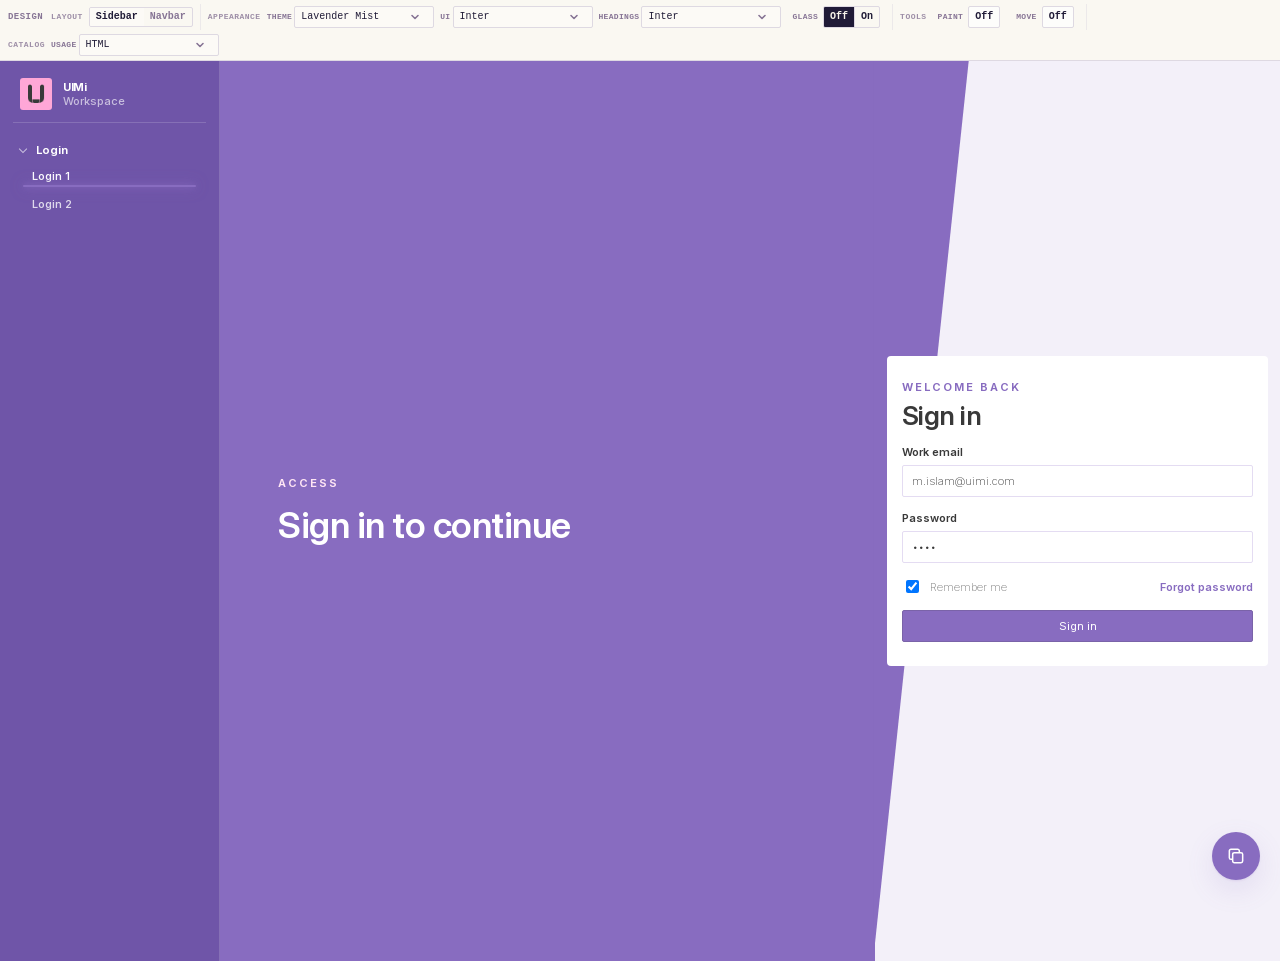
==== commit 5f707b04: "Liquid glass" ====
--- a/index.html
+++ b/index.html
@@ -4,7 +4,7 @@
     <meta charset="UTF-8" />
     <meta name="viewport" content="width=device-width, initial-scale=1" />
     <title>Console</title>
-    <link rel="stylesheet" href="uimi.css?v=ready2" />
+    <link rel="stylesheet" href="uimi.css?v=studio51" />
     <script>
       document.documentElement.setAttribute(
         "data-uimi-session",
@@ -13,48 +13,113 @@
     </script>
   </head>
   <body class="uimi-body">
-    <aside class="uimi-studio" aria-label="Design settings">
-      <p class="uimi-studio__label">Design</p>
-      <div class="uimi-shell-switch" role="group" aria-label="Navigation layout">
-        <button type="button" data-uimi-shell-choice="sidebar">Sidebar</button>
-        <button type="button" data-uimi-shell-choice="navbar">Navbar</button>
+    <!-- AUTHORING ONLY — Design bar / Paint / Move / Glass. Not product UI. Do not copy into apps. -->
+    <aside class="uimi-studio" data-uimi-kit="authoring" aria-label="Design settings">
+      <p class="uimi-studio__brand">Design</p>
+
+      <div class="uimi-studio__section" role="group" aria-label="Layout">
+        <span class="uimi-studio__section-label">Layout</span>
+        <div class="uimi-shell-switch" role="group" aria-label="Navigation layout">
+          <button type="button" data-uimi-shell-choice="sidebar">Sidebar</button>
+          <button type="button" data-uimi-shell-choice="navbar">Navbar</button>
+        </div>
       </div>
-      <label class="uimi-font-picker">
-        <span class="uimi-font-picker__label">Theme</span>
-        <select class="uimi-select uimi-select--compact" data-uimi-palette-select aria-label="Choose theme">
-          <option value="apricot">Apricot</option>
-          <option value="midnight">Midnight</option>
-          <option value="pastel">Pastel</option>
-        </select>
-      </label>
-      <label class="uimi-font-picker">
-        <span class="uimi-font-picker__label">UI</span>
-        <select class="uimi-select uimi-select--compact" data-uimi-font-select aria-label="Choose UI typeface">
-          <option value="inter">Inter</option>
-          <option value="cooper-hewitt">Cooper Hewitt</option>
-        </select>
-      </label>
-      <label class="uimi-font-picker">
-        <span class="uimi-font-picker__label">Headings</span>
-        <select class="uimi-select uimi-select--compact" data-uimi-display-select aria-label="Choose heading typeface">
-          <option value="inter">Inter</option>
-          <option value="cooper-hewitt">Cooper Hewitt</option>
-        </select>
-      </label>
-      <label class="uimi-font-picker">
-        <span class="uimi-font-picker__label">Usage</span>
-        <select class="uimi-select uimi-select--compact" data-uimi-stack-select aria-label="Choose framework">
-          <option value="html">HTML</option>
-          <option value="react">React</option>
-          <option value="vue">Vue</option>
-          <option value="svelte">Svelte</option>
-        </select>
-      </label>
+
+      <span class="uimi-studio__rule" role="separator" aria-hidden="true"></span>
+
+      <div class="uimi-studio__section" role="group" aria-label="Appearance">
+        <span class="uimi-studio__section-label">Appearance</span>
+        <label class="uimi-font-picker">
+          <span class="uimi-font-picker__label">Theme</span>
+          <select class="uimi-select uimi-select--compact" data-uimi-palette-select aria-label="Choose theme">
+            <option value="apricot">Apricot</option>
+            <option value="midnight">Midnight</option>
+            <option value="pastel">Pastel</option>
+            <option value="lavender-mist">Lavender Mist</option>
+          </select>
+        </label>
+        <label class="uimi-font-picker">
+          <span class="uimi-font-picker__label">UI</span>
+          <select class="uimi-select uimi-select--compact" data-uimi-font-select aria-label="Choose UI typeface">
+            <option value="inter">Inter</option>
+            <option value="cooper-hewitt">Cooper Hewitt</option>
+            <option value="poppins">Poppins</option>
+          </select>
+        </label>
+        <label class="uimi-font-picker">
+          <span class="uimi-font-picker__label">Headings</span>
+          <select class="uimi-select uimi-select--compact" data-uimi-display-select aria-label="Choose heading typeface">
+            <option value="inter">Inter</option>
+            <option value="cooper-hewitt">Cooper Hewitt</option>
+            <option value="poppins">Poppins</option>
+          </select>
+        </label>
+        <div
+          class="uimi-studio__cluster"
+          role="group"
+          aria-label="Liquid Glass"
+          title="When on, selected surfaces use liquid glass. Theme colors stay the same."
+        >
+          <span class="uimi-font-picker__label">Glass</span>
+          <div class="uimi-studio__segment" role="group" aria-label="Glass mode">
+            <button type="button" class="uimi-studio-chip" data-uimi-glass-mode="off" aria-pressed="true">Off</button>
+            <button type="button" class="uimi-studio-chip" data-uimi-glass-mode="on" aria-pressed="false">On</button>
+          </div>
+          <div class="uimi-studio__secondary" data-uimi-glass-secondary>
+            <button type="button" class="uimi-studio-chip uimi-studio-chip--quiet" data-uimi-glass-clear>Clear</button>
+            <span class="uimi-studio-meta" data-uimi-glass-count>0 glass</span>
+          </div>
+        </div>
+      </div>
+
+      <span class="uimi-studio__rule" role="separator" aria-hidden="true"></span>
+
+      <div class="uimi-studio__section" role="group" aria-label="Tools">
+        <span class="uimi-studio__section-label">Tools</span>
+        <div class="uimi-studio__cluster" role="group" aria-label="Paint">
+          <span class="uimi-font-picker__label">Paint</span>
+          <button type="button" class="uimi-studio-chip" data-uimi-paint-toggle aria-pressed="false">Off</button>
+          <div class="uimi-studio__secondary" data-uimi-paint-secondary>
+            <button type="button" class="uimi-studio-chip uimi-studio-chip--quiet" data-uimi-paint-undo disabled>Undo</button>
+            <button type="button" class="uimi-studio-chip uimi-studio-chip--quiet" data-uimi-paint-save disabled>Save</button>
+            <button type="button" class="uimi-studio-chip uimi-studio-chip--quiet" data-uimi-paint-clear>Clear</button>
+            <span class="uimi-studio-meta" data-uimi-paint-count>0 picks</span>
+            <span class="uimi-studio-meta" data-uimi-paint-status hidden>Unsaved</span>
+          </div>
+        </div>
+        <div class="uimi-studio__cluster" role="group" aria-label="Move">
+          <span class="uimi-font-picker__label">Move</span>
+          <button type="button" class="uimi-studio-chip" data-uimi-move-toggle aria-pressed="false">Off</button>
+          <div class="uimi-studio__secondary" data-uimi-move-secondary>
+            <button type="button" class="uimi-studio-chip uimi-studio-chip--quiet" data-uimi-move-undo disabled>Undo</button>
+            <button type="button" class="uimi-studio-chip uimi-studio-chip--quiet" data-uimi-move-save disabled>Save</button>
+            <button type="button" class="uimi-studio-chip uimi-studio-chip--quiet" data-uimi-move-clear>Clear</button>
+            <span class="uimi-studio-meta" data-uimi-move-count>0 moves</span>
+            <span class="uimi-studio-meta" data-uimi-move-status hidden>Unsaved</span>
+          </div>
+        </div>
+      </div>
+
+      <span class="uimi-studio__rule" role="separator" aria-hidden="true"></span>
+
+      <div class="uimi-studio__section" role="group" aria-label="Catalog">
+        <span class="uimi-studio__section-label">Catalog</span>
+        <label class="uimi-font-picker">
+          <span class="uimi-font-picker__label">Usage</span>
+          <select class="uimi-select uimi-select--compact" data-uimi-stack-select aria-label="Choose framework">
+            <option value="html">HTML</option>
+            <option value="react">React</option>
+            <option value="vue">Vue</option>
+            <option value="svelte">Svelte</option>
+          </select>
+        </label>
+      </div>
     </aside>
-    <div class="uimi-app">
+    <!-- CATALOG SHELL — multi-variant nav + kit brand for preview only. Pick one page; do not ship this whole shell. -->
+    <div class="uimi-app" data-uimi-kit="catalog">
       <header class="uimi-navbar">
-        <a class="uimi-brand" href="#dashboard">
-          <span class="uimi-mark" aria-hidden="true"></span>
+        <a class="uimi-brand" href="#dashboard" data-uimi-kit="catalog">
+          <span class="uimi-mark uimi-kit-mark" aria-hidden="true"></span>
           <span>
             <strong>UIMi</strong>
             <small>Workspace</small>
@@ -62,35 +127,58 @@
         </a>
         <nav class="uimi-nav uimi-navbar-links">
           <details class="uimi-nav-sub">
-            <summary>Login</summary>
+            <summary>
+              <svg class="uimi-nav-ico" width="14" height="14" viewBox="0 0 24 24" fill="none" stroke="currentColor" stroke-width="1.8" aria-hidden="true"><path d="M20 21a8 8 0 0 0-16 0"/><circle cx="12" cy="8" r="4"/></svg>
+              Login
+            </summary>
             <div class="uimi-nav-flyout">
               <a href="#login-1">Login 1</a>
               <a href="#login-2">Login 2</a>
             </div>
           </details>
           <details class="uimi-nav-sub">
-            <summary>Dashboard</summary>
+            <summary>
+              <svg class="uimi-nav-ico" width="14" height="14" viewBox="0 0 24 24" fill="none" stroke="currentColor" stroke-width="1.8" aria-hidden="true"><rect x="3" y="3" width="7" height="9" rx="1"/><rect x="14" y="3" width="7" height="5" rx="1"/><rect x="14" y="12" width="7" height="9" rx="1"/><rect x="3" y="16" width="7" height="5" rx="1"/></svg>
+              Dashboard
+            </summary>
             <div class="uimi-nav-flyout">
               <a href="#dashboard-1">Dashboard 1</a>
               <a href="#dashboard-2">Dashboard 2</a>
               <a href="#dashboard-3">Dashboard 3</a>
             </div>
           </details>
-          <details class="uimi-nav-sub">
-            <summary>Buttons</summary>
-            <div class="uimi-nav-flyout">
-              <a href="#buttons-1">Button 1</a>
-              <a href="#buttons-2">Button 2</a>
-              <a href="#buttons-3">Button 3</a>
-            </div>
-          </details>
-          <a href="#cards">Cards</a>
-          <a href="#tables">Tables</a>
-          <a href="#notifications">Notifications</a>
-          <a href="#badges">Badges</a>
-          <a href="#charts">Charts</a>
-          <a href="#forms">Forms</a>
-          <a href="#tabs">Tabs</a>
+          <a href="#buttons">
+            <svg class="uimi-nav-ico" width="14" height="14" viewBox="0 0 24 24" fill="none" stroke="currentColor" stroke-width="1.8" aria-hidden="true"><rect x="3" y="8" width="18" height="8" rx="4"/></svg>
+            Buttons
+          </a>
+          <a href="#cards">
+            <svg class="uimi-nav-ico" width="14" height="14" viewBox="0 0 24 24" fill="none" stroke="currentColor" stroke-width="1.8" aria-hidden="true"><rect x="3" y="5" width="18" height="14" rx="2"/><path d="M3 10h18"/></svg>
+            Cards
+          </a>
+          <a href="#tables">
+            <svg class="uimi-nav-ico" width="14" height="14" viewBox="0 0 24 24" fill="none" stroke="currentColor" stroke-width="1.8" aria-hidden="true"><path d="M4 4h16v16H4z"/><path d="M4 10h16M10 4v16"/></svg>
+            Tables
+          </a>
+          <a href="#notifications">
+            <svg class="uimi-nav-ico" width="14" height="14" viewBox="0 0 24 24" fill="none" stroke="currentColor" stroke-width="1.8" aria-hidden="true"><path d="M6 9a6 6 0 1 1 12 0c0 7 3 7 3 7H3s3 0 3-7"/><path d="M10 19a2 2 0 0 0 4 0"/></svg>
+            Notifications
+          </a>
+          <a href="#badges">
+            <svg class="uimi-nav-ico" width="14" height="14" viewBox="0 0 24 24" fill="none" stroke="currentColor" stroke-width="1.8" aria-hidden="true"><path d="M12 3 14.5 8.5 20.5 9.3 16.2 13.4 17.4 19.3 12 16.4 6.6 19.3 7.8 13.4 3.5 9.3 9.5 8.5 12 3z"/></svg>
+            Badges
+          </a>
+          <a href="#charts">
+            <svg class="uimi-nav-ico" width="14" height="14" viewBox="0 0 24 24" fill="none" stroke="currentColor" stroke-width="1.8" aria-hidden="true"><path d="M4 19V6m5 13V9m5 10V4m5 15v-7"/></svg>
+            Charts
+          </a>
+          <a href="#forms">
+            <svg class="uimi-nav-ico" width="14" height="14" viewBox="0 0 24 24" fill="none" stroke="currentColor" stroke-width="1.8" aria-hidden="true"><path d="M14 3H6a2 2 0 0 0-2 2v14a2 2 0 0 0 2 2h12a2 2 0 0 0 2-2V9z"/><path d="M14 3v6h6M8 13h8M8 17h5"/></svg>
+            Forms
+          </a>
+          <a href="#tabs">
+            <svg class="uimi-nav-ico" width="14" height="14" viewBox="0 0 24 24" fill="none" stroke="currentColor" stroke-width="1.8" aria-hidden="true"><path d="M4 7h6l2 2h8v10H4z"/><path d="M4 9h16"/></svg>
+            Tabs
+          </a>
         </nav>
         <label class="uimi-search">
           <svg width="16" height="16" viewBox="0 0 24 24" fill="none" stroke="currentColor" stroke-width="2"><circle cx="11" cy="11" r="7"/><path d="m20 20-3.2-3.2"/></svg>
@@ -132,8 +220,8 @@
         </div>
       </header>
       <aside class="uimi-sidebar">
-        <a class="uimi-brand" href="#dashboard">
-          <span class="uimi-mark" aria-hidden="true"></span>
+        <a class="uimi-brand" href="#dashboard" data-uimi-kit="catalog">
+          <span class="uimi-mark uimi-kit-mark" aria-hidden="true"></span>
           <span>
             <strong>UIMi</strong>
             <small>Workspace</small>
@@ -159,14 +247,7 @@
           <details class="uimi-nav-group" open>
             <summary>Components</summary>
             <p class="uimi-nav-label">Actions</p>
-            <details class="uimi-nav-group uimi-nav-sub" open>
-              <summary>Buttons</summary>
-              <div class="uimi-nav-flyout">
-                <a href="#buttons-1">Button 1</a>
-                <a href="#buttons-2">Button 2</a>
-                <a href="#buttons-3">Button 3</a>
-              </div>
-            </details>
+            <a href="#buttons">Buttons</a>
             <a href="#cards">Cards</a>
             <p class="uimi-nav-label">Data display</p>
             <a href="#tables">Tables</a>
@@ -180,11 +261,6 @@
             <a href="#tabs">Tabs</a>
           </details>
         </nav>
-        <div class="uimi-help">
-          <h3>Need help?</h3>
-          <p>Support is available weekdays, 9:00–18:00. Typical reply time is under four hours.</p>
-          <button class="uimi-btn uimi-btn--primary uimi-btn--sm" type="button">Contact support</button>
-        </div>
       </aside>
 
       <main class="uimi-main">
@@ -231,22 +307,12 @@
           </div>
         </header>
 
-        <nav class="uimi-crumbs" aria-label="Breadcrumb">
-          <a href="#dashboard">Home</a>
-          <span data-uimi-crumb-group hidden>
-            <span class="uimi-crumbs-sep" aria-hidden="true">/</span>
-            <span data-uimi-crumb-parent>Components</span>
-          </span>
-          <span class="uimi-crumbs-sep" aria-hidden="true">/</span>
-          <span data-uimi-crumb>Dashboard</span>
-        </nav>
-
         <section class="uimi-page" data-uimi-page="login-1" hidden>
-          <section class="uimi-auth uimi-auth--split">
+          <section class="uimi-auth uimi-auth--split uimi-auth--slant">
             <div class="uimi-auth-brand">
+              <span class="uimi-auth-slant" aria-hidden="true"></span>
               <p class="uimi-kicker">Access</p>
               <h1 class="uimi-display">Sign in to continue</h1>
-              <p>Accounts, invoices, and delivery in one place. Use your work email to continue.</p>
             </div>
             <form class="uimi-auth-card" data-uimi-login>
               <div class="uimi-auth-card-head">
@@ -258,11 +324,11 @@
               <p class="uimi-auth-msg" data-uimi-login-msg hidden></p>
               <label class="uimi-field">
                 <span class="uimi-label">Work email</span>
-                <input class="uimi-input" name="email" type="email" autocomplete="username" value="you@company.com" required />
+                <input class="uimi-input" name="email" type="email" autocomplete="off" value="m.islam@uimi.com" />
               </label>
               <label class="uimi-field">
                 <span class="uimi-label">Password</span>
-                <input class="uimi-input" name="password" type="password" autocomplete="current-password" value="password" required />
+                <input class="uimi-input" name="password" type="password" autocomplete="off" value="uimi" />
               </label>
               <div class="uimi-auth-row">
                 <label class="uimi-check"><input type="checkbox" name="remember" checked /> Remember me</label>
@@ -286,11 +352,11 @@
               <p class="uimi-auth-msg" data-uimi-login-msg hidden></p>
               <label class="uimi-field">
                 <span class="uimi-label">Work email</span>
-                <input class="uimi-input" name="email" type="email" autocomplete="username" value="you@company.com" required />
+                <input class="uimi-input" name="email" type="email" autocomplete="off" value="m.islam@uimi.com" />
               </label>
               <label class="uimi-field">
                 <span class="uimi-label">Password</span>
-                <input class="uimi-input" name="password" type="password" autocomplete="current-password" value="password" required />
+                <input class="uimi-input" name="password" type="password" autocomplete="off" value="uimi" />
               </label>
               <div class="uimi-auth-row">
                 <label class="uimi-check"><input type="checkbox" name="remember" checked /> Remember me</label>
@@ -516,7 +582,7 @@
               <span class="uimi-badge uimi-badge--info">Active</span>
             </div>
           </article>
-          <article class="uimi-card uimi-col-8">
+          <article class="uimi-card uimi-col-7">
             <h3>Accounts</h3>
             <p class="uimi-muted">Teams and completion in one grid</p>
             <div class="uimi-table-wrap">
@@ -558,7 +624,7 @@
               </table>
             </div>
           </article>
-          <article class="uimi-card uimi-col-4">
+          <article class="uimi-card uimi-col-5">
             <h3>Activity</h3>
             <p class="uimi-muted"><span class="uimi-delta uimi-delta--up">+8</span> updates this week</p>
             <div class="uimi-timeline" style="margin-top:16px">
@@ -588,193 +654,296 @@
         </section>
         </section>
 
-        <section class="uimi-page" data-uimi-page="buttons-1" hidden>
-        <aside class="uimi-note" aria-label="Button 1">
-          <div class="uimi-note__bar" aria-hidden="true"><i></i><i></i><i></i><span>Button 1</span></div>
-          <p>Rounded corners. Click a sample to copy it with the Design bar setup.</p>
-        </aside>
-        <section class="uimi-card">
-          <div class="uimi-snippet">
-            <pre class="uimi-code"><code>&lt;button class="uimi-btn uimi-btn--primary"&gt;Save changes&lt;/button&gt;</code></pre>
-            <button class="uimi-btn uimi-btn--ghost uimi-btn--sm" type="button" data-uimi-copy>Copy</button>
-          </div>
-          <p class="uimi-label" style="margin-top:16px">Solid</p>
-          <div class="uimi-cluster" style="margin:8px 0 16px">
-            <button class="uimi-btn uimi-btn--primary uimi-btn--solid">Save changes</button>
-            <button class="uimi-btn uimi-btn--info uimi-btn--solid">Send invite</button>
-            <button class="uimi-btn uimi-btn--success uimi-btn--solid">Approve</button>
-            <button class="uimi-btn uimi-btn--warning uimi-btn--solid">Hold</button>
-            <button class="uimi-btn uimi-btn--danger uimi-btn--solid">Delete</button>
-            <button class="uimi-btn uimi-btn--solid">Archive</button>
-          </div>
-          <p class="uimi-label">Border</p>
-          <div class="uimi-cluster" style="margin:8px 0 16px">
-            <button class="uimi-btn uimi-btn--primary uimi-btn--border">Save changes</button>
-            <button class="uimi-btn uimi-btn--info uimi-btn--border">Send invite</button>
-            <button class="uimi-btn uimi-btn--success uimi-btn--border">Approve</button>
-            <button class="uimi-btn uimi-btn--warning uimi-btn--border">Hold</button>
-            <button class="uimi-btn uimi-btn--danger uimi-btn--border">Delete</button>
-            <button class="uimi-btn uimi-btn--border">Archive</button>
-          </div>
-          <p class="uimi-label">Gradient</p>
-          <div class="uimi-cluster" style="margin:8px 0 16px">
-            <button class="uimi-btn uimi-btn--primary uimi-btn--gradient">Save changes</button>
-            <button class="uimi-btn uimi-btn--info uimi-btn--gradient">Send invite</button>
-            <button class="uimi-btn uimi-btn--success uimi-btn--gradient">Approve</button>
-            <button class="uimi-btn uimi-btn--warning uimi-btn--gradient">Hold</button>
-            <button class="uimi-btn uimi-btn--danger uimi-btn--gradient">Delete</button>
-            <button class="uimi-btn uimi-btn--gradient">Archive</button>
-          </div>
-          <p class="uimi-label">Flip</p>
-          <div class="uimi-cluster" style="margin:8px 0 16px">
-            <button class="uimi-btn uimi-btn--primary uimi-btn--flip">Save changes</button>
-            <button class="uimi-btn uimi-btn--info uimi-btn--flip">Send invite</button>
-            <button class="uimi-btn uimi-btn--success uimi-btn--flip">Approve</button>
-            <button class="uimi-btn uimi-btn--warning uimi-btn--flip">Hold</button>
-            <button class="uimi-btn uimi-btn--danger uimi-btn--flip">Delete</button>
-            <button class="uimi-btn uimi-btn--flip">Archive</button>
-          </div>
-          <div class="uimi-snippet">
-            <pre class="uimi-code"><code>&lt;button class="uimi-btn uimi-btn--primary uimi-btn--flip"&gt;Save changes&lt;/button&gt;</code></pre>
-            <button class="uimi-btn uimi-btn--ghost uimi-btn--sm" type="button" data-uimi-copy>Copy</button>
-          </div>
-          <p class="uimi-label">Ghost</p>
-          <div class="uimi-cluster" style="margin:8px 0 16px">
-            <button class="uimi-btn uimi-btn--ghost">Cancel</button>
-          </div>
-          <p class="uimi-label">Sizes</p>
-          <div class="uimi-cluster" style="margin:8px 0 0">
-            <button class="uimi-btn uimi-btn--primary uimi-btn--lg">Large</button>
-            <button class="uimi-btn uimi-btn--primary uimi-btn--border uimi-btn--md">Medium</button>
-            <button class="uimi-btn uimi-btn--primary uimi-btn--gradient uimi-btn--sm">Small</button>
-          </div>
-        </section>
-        </section>
-
-        <section class="uimi-page" data-uimi-page="buttons-2" hidden>
-        <aside class="uimi-note" aria-label="Button 2">
-          <div class="uimi-note__bar" aria-hidden="true"><i></i><i></i><i></i><span>Button 2</span></div>
-          <p>Square corners. Click a sample to copy it with the Design bar setup.</p>
-        </aside>
-        <section class="uimi-card" data-uimi-btn-shape="square">
-          <div class="uimi-snippet">
-            <pre class="uimi-code"><code>&lt;button class="uimi-btn uimi-btn--primary uimi-btn--square"&gt;Save changes&lt;/button&gt;</code></pre>
-            <button class="uimi-btn uimi-btn--ghost uimi-btn--sm" type="button" data-uimi-copy>Copy</button>
-          </div>
-          <p class="uimi-label" style="margin-top:16px">Solid</p>
-          <div class="uimi-cluster" style="margin:8px 0 16px">
-            <button class="uimi-btn uimi-btn--primary uimi-btn--solid uimi-btn--square">Save changes</button>
-            <button class="uimi-btn uimi-btn--info uimi-btn--solid uimi-btn--square">Send invite</button>
-            <button class="uimi-btn uimi-btn--success uimi-btn--solid uimi-btn--square">Approve</button>
-            <button class="uimi-btn uimi-btn--warning uimi-btn--solid uimi-btn--square">Hold</button>
-            <button class="uimi-btn uimi-btn--danger uimi-btn--solid uimi-btn--square">Delete</button>
-            <button class="uimi-btn uimi-btn--solid uimi-btn--square">Archive</button>
-          </div>
-          <p class="uimi-label">Border</p>
-          <div class="uimi-cluster" style="margin:8px 0 16px">
-            <button class="uimi-btn uimi-btn--primary uimi-btn--border uimi-btn--square">Save changes</button>
-            <button class="uimi-btn uimi-btn--info uimi-btn--border uimi-btn--square">Send invite</button>
-            <button class="uimi-btn uimi-btn--success uimi-btn--border uimi-btn--square">Approve</button>
-            <button class="uimi-btn uimi-btn--warning uimi-btn--border uimi-btn--square">Hold</button>
-            <button class="uimi-btn uimi-btn--danger uimi-btn--border uimi-btn--square">Delete</button>
-            <button class="uimi-btn uimi-btn--border uimi-btn--square">Archive</button>
-          </div>
-          <p class="uimi-label">Gradient</p>
-          <div class="uimi-cluster" style="margin:8px 0 16px">
-            <button class="uimi-btn uimi-btn--primary uimi-btn--gradient uimi-btn--square">Save changes</button>
-            <button class="uimi-btn uimi-btn--info uimi-btn--gradient uimi-btn--square">Send invite</button>
-            <button class="uimi-btn uimi-btn--success uimi-btn--gradient uimi-btn--square">Approve</button>
-            <button class="uimi-btn uimi-btn--warning uimi-btn--gradient uimi-btn--square">Hold</button>
-            <button class="uimi-btn uimi-btn--danger uimi-btn--gradient uimi-btn--square">Delete</button>
-            <button class="uimi-btn uimi-btn--gradient uimi-btn--square">Archive</button>
-          </div>
-          <p class="uimi-label">Flip</p>
-          <div class="uimi-cluster" style="margin:8px 0 16px">
-            <button class="uimi-btn uimi-btn--primary uimi-btn--flip uimi-btn--square">Save changes</button>
-            <button class="uimi-btn uimi-btn--info uimi-btn--flip uimi-btn--square">Send invite</button>
-            <button class="uimi-btn uimi-btn--success uimi-btn--flip uimi-btn--square">Approve</button>
-            <button class="uimi-btn uimi-btn--warning uimi-btn--flip uimi-btn--square">Hold</button>
-            <button class="uimi-btn uimi-btn--danger uimi-btn--flip uimi-btn--square">Delete</button>
-            <button class="uimi-btn uimi-btn--flip uimi-btn--square">Archive</button>
-          </div>
-          <div class="uimi-snippet">
-            <pre class="uimi-code"><code>&lt;button class="uimi-btn uimi-btn--primary uimi-btn--flip uimi-btn--square"&gt;Save changes&lt;/button&gt;</code></pre>
-            <button class="uimi-btn uimi-btn--ghost uimi-btn--sm" type="button" data-uimi-copy>Copy</button>
-          </div>
-          <p class="uimi-label">Ghost</p>
-          <div class="uimi-cluster" style="margin:8px 0 16px">
-            <button class="uimi-btn uimi-btn--ghost uimi-btn--square">Cancel</button>
-          </div>
-          <p class="uimi-label">Sizes</p>
-          <div class="uimi-cluster" style="margin:8px 0 0">
-            <button class="uimi-btn uimi-btn--primary uimi-btn--lg uimi-btn--square">Large</button>
-            <button class="uimi-btn uimi-btn--primary uimi-btn--border uimi-btn--md uimi-btn--square">Medium</button>
-            <button class="uimi-btn uimi-btn--primary uimi-btn--gradient uimi-btn--sm uimi-btn--square">Small</button>
-          </div>
-        </section>
-        </section>
-
-        <section class="uimi-page" data-uimi-page="buttons-3" hidden>
-        <aside class="uimi-note" aria-label="Button 3">
-          <div class="uimi-note__bar" aria-hidden="true"><i></i><i></i><i></i><span>Button 3</span></div>
-          <p>Pill shape. Click a sample to copy it with the Design bar setup.</p>
-        </aside>
-        <section class="uimi-card" data-uimi-btn-shape="pill">
-          <div class="uimi-snippet">
-            <pre class="uimi-code"><code>&lt;button class="uimi-btn uimi-btn--primary uimi-btn--pill"&gt;Save changes&lt;/button&gt;</code></pre>
-            <button class="uimi-btn uimi-btn--ghost uimi-btn--sm" type="button" data-uimi-copy>Copy</button>
-          </div>
-          <p class="uimi-label" style="margin-top:16px">Solid</p>
-          <div class="uimi-cluster" style="margin:8px 0 16px">
-            <button class="uimi-btn uimi-btn--primary uimi-btn--solid uimi-btn--pill">Save changes</button>
-            <button class="uimi-btn uimi-btn--info uimi-btn--solid uimi-btn--pill">Send invite</button>
-            <button class="uimi-btn uimi-btn--success uimi-btn--solid uimi-btn--pill">Approve</button>
-            <button class="uimi-btn uimi-btn--warning uimi-btn--solid uimi-btn--pill">Hold</button>
-            <button class="uimi-btn uimi-btn--danger uimi-btn--solid uimi-btn--pill">Delete</button>
-            <button class="uimi-btn uimi-btn--solid uimi-btn--pill">Archive</button>
-          </div>
-          <p class="uimi-label">Border</p>
-          <div class="uimi-cluster" style="margin:8px 0 16px">
-            <button class="uimi-btn uimi-btn--primary uimi-btn--border uimi-btn--pill">Save changes</button>
-            <button class="uimi-btn uimi-btn--info uimi-btn--border uimi-btn--pill">Send invite</button>
-            <button class="uimi-btn uimi-btn--success uimi-btn--border uimi-btn--pill">Approve</button>
-            <button class="uimi-btn uimi-btn--warning uimi-btn--border uimi-btn--pill">Hold</button>
-            <button class="uimi-btn uimi-btn--danger uimi-btn--border uimi-btn--pill">Delete</button>
-            <button class="uimi-btn uimi-btn--border uimi-btn--pill">Archive</button>
-          </div>
-          <p class="uimi-label">Gradient</p>
-          <div class="uimi-cluster" style="margin:8px 0 16px">
-            <button class="uimi-btn uimi-btn--primary uimi-btn--gradient uimi-btn--pill">Save changes</button>
-            <button class="uimi-btn uimi-btn--info uimi-btn--gradient uimi-btn--pill">Send invite</button>
-            <button class="uimi-btn uimi-btn--success uimi-btn--gradient uimi-btn--pill">Approve</button>
-            <button class="uimi-btn uimi-btn--warning uimi-btn--gradient uimi-btn--pill">Hold</button>
-            <button class="uimi-btn uimi-btn--danger uimi-btn--gradient uimi-btn--pill">Delete</button>
-            <button class="uimi-btn uimi-btn--gradient uimi-btn--pill">Archive</button>
-          </div>
-          <p class="uimi-label">Flip</p>
-          <div class="uimi-cluster" style="margin:8px 0 16px">
-            <button class="uimi-btn uimi-btn--primary uimi-btn--flip uimi-btn--pill">Save changes</button>
-            <button class="uimi-btn uimi-btn--info uimi-btn--flip uimi-btn--pill">Send invite</button>
-            <button class="uimi-btn uimi-btn--success uimi-btn--flip uimi-btn--pill">Approve</button>
-            <button class="uimi-btn uimi-btn--warning uimi-btn--flip uimi-btn--pill">Hold</button>
-            <button class="uimi-btn uimi-btn--danger uimi-btn--flip uimi-btn--pill">Delete</button>
-            <button class="uimi-btn uimi-btn--flip uimi-btn--pill">Archive</button>
-          </div>
-          <div class="uimi-snippet">
-            <pre class="uimi-code"><code>&lt;button class="uimi-btn uimi-btn--primary uimi-btn--flip uimi-btn--pill"&gt;Save changes&lt;/button&gt;</code></pre>
-            <button class="uimi-btn uimi-btn--ghost uimi-btn--sm" type="button" data-uimi-copy>Copy</button>
-          </div>
-          <p class="uimi-label">Ghost</p>
-          <div class="uimi-cluster" style="margin:8px 0 16px">
-            <button class="uimi-btn uimi-btn--ghost uimi-btn--pill">Cancel</button>
-          </div>
-          <p class="uimi-label">Sizes</p>
-          <div class="uimi-cluster" style="margin:8px 0 0">
-            <button class="uimi-btn uimi-btn--primary uimi-btn--lg uimi-btn--pill">Large</button>
-            <button class="uimi-btn uimi-btn--primary uimi-btn--border uimi-btn--md uimi-btn--pill">Medium</button>
-            <button class="uimi-btn uimi-btn--primary uimi-btn--gradient uimi-btn--sm uimi-btn--pill">Small</button>
-          </div>
-        </section>
+        <section class="uimi-page" data-uimi-page="buttons" hidden>
+          <div class="uimi-btn-shapes" role="table" aria-label="Button shapes">
+            <section class="uimi-card" role="cell">
+              <p class="uimi-label">Rounded</p>
+              <div class="uimi-snippet">
+                <pre class="uimi-code"><code>&lt;button class="uimi-btn uimi-btn--primary"&gt;Save&lt;/button&gt;</code></pre>
+                <button class="uimi-btn uimi-btn--ghost uimi-btn--sm" type="button" data-uimi-copy>Copy</button>
+              </div>
+              <p class="uimi-label">Solid</p>
+              <div class="uimi-cluster">
+                <button class="uimi-btn uimi-btn--primary uimi-btn--solid">Save</button>
+                <button class="uimi-btn uimi-btn--info uimi-btn--solid">Invite</button>
+                <button class="uimi-btn uimi-btn--success uimi-btn--solid">Approve</button>
+                <button class="uimi-btn uimi-btn--warning uimi-btn--solid">Hold</button>
+                <button class="uimi-btn uimi-btn--danger uimi-btn--solid">Delete</button>
+                <button class="uimi-btn uimi-btn--solid">Archive</button>
+              </div>
+              <p class="uimi-label">Border</p>
+              <div class="uimi-cluster">
+                <button class="uimi-btn uimi-btn--primary uimi-btn--border">Save</button>
+                <button class="uimi-btn uimi-btn--info uimi-btn--border">Invite</button>
+                <button class="uimi-btn uimi-btn--success uimi-btn--border">Approve</button>
+                <button class="uimi-btn uimi-btn--warning uimi-btn--border">Hold</button>
+                <button class="uimi-btn uimi-btn--danger uimi-btn--border">Delete</button>
+                <button class="uimi-btn uimi-btn--border">Archive</button>
+              </div>
+              <p class="uimi-label">Gradient</p>
+              <div class="uimi-cluster">
+                <button class="uimi-btn uimi-btn--primary uimi-btn--gradient">Save</button>
+                <button class="uimi-btn uimi-btn--info uimi-btn--gradient">Invite</button>
+                <button class="uimi-btn uimi-btn--success uimi-btn--gradient">Approve</button>
+                <button class="uimi-btn uimi-btn--warning uimi-btn--gradient">Hold</button>
+                <button class="uimi-btn uimi-btn--danger uimi-btn--gradient">Delete</button>
+                <button class="uimi-btn uimi-btn--gradient">Archive</button>
+              </div>
+              <p class="uimi-label">Soft</p>
+              <div class="uimi-cluster">
+                <button class="uimi-btn uimi-btn--primary uimi-btn--soft">Save</button>
+                <button class="uimi-btn uimi-btn--info uimi-btn--soft">Invite</button>
+                <button class="uimi-btn uimi-btn--success uimi-btn--soft">Approve</button>
+                <button class="uimi-btn uimi-btn--warning uimi-btn--soft">Hold</button>
+                <button class="uimi-btn uimi-btn--danger uimi-btn--soft">Delete</button>
+                <button class="uimi-btn uimi-btn--soft">Archive</button>
+              </div>
+              <p class="uimi-label">Liquid</p>
+              <div class="uimi-cluster" data-uimi-liquid-group>
+                <button class="uimi-btn uimi-btn--primary uimi-btn--liquid is-active" type="button" aria-pressed="true">Save</button>
+                <button class="uimi-btn uimi-btn--primary uimi-btn--liquid" type="button" aria-pressed="false">Invite</button>
+                <button class="uimi-btn uimi-btn--primary uimi-btn--liquid" type="button" aria-pressed="false">Approve</button>
+                <button class="uimi-btn uimi-btn--primary uimi-btn--liquid" type="button" aria-pressed="false">Hold</button>
+                <button class="uimi-btn uimi-btn--primary uimi-btn--liquid" type="button" aria-pressed="false">Delete</button>
+                <button class="uimi-btn uimi-btn--primary uimi-btn--liquid" type="button" aria-pressed="false">Archive</button>
+              </div>
+              <p class="uimi-label">Flip</p>
+              <div class="uimi-cluster">
+                <button class="uimi-btn uimi-btn--primary uimi-btn--flip">Save</button>
+                <button class="uimi-btn uimi-btn--info uimi-btn--flip">Invite</button>
+                <button class="uimi-btn uimi-btn--success uimi-btn--flip">Approve</button>
+                <button class="uimi-btn uimi-btn--warning uimi-btn--flip">Hold</button>
+                <button class="uimi-btn uimi-btn--danger uimi-btn--flip">Delete</button>
+                <button class="uimi-btn uimi-btn--flip">Archive</button>
+              </div>
+              <p class="uimi-label">Ghost</p>
+              <div class="uimi-cluster">
+                <button class="uimi-btn uimi-btn--ghost">Cancel</button>
+              </div>
+              <p class="uimi-label">Sizes</p>
+              <div class="uimi-cluster" data-uimi-btn-sizes>
+                <button class="uimi-btn uimi-btn--primary uimi-btn--lg">Large</button>
+                <button class="uimi-btn uimi-btn--primary uimi-btn--border uimi-btn--md">Medium</button>
+                <button class="uimi-btn uimi-btn--primary uimi-btn--gradient uimi-btn--sm">Small</button>
+              </div>
+            </section>
+
+            <section class="uimi-card" data-uimi-btn-shape="square" role="cell">
+              <p class="uimi-label">Square</p>
+              <div class="uimi-snippet">
+                <pre class="uimi-code"><code>&lt;button class="uimi-btn uimi-btn--primary uimi-btn--square"&gt;Save&lt;/button&gt;</code></pre>
+                <button class="uimi-btn uimi-btn--ghost uimi-btn--sm" type="button" data-uimi-copy>Copy</button>
+              </div>
+              <p class="uimi-label">Solid</p>
+              <div class="uimi-cluster">
+                <button class="uimi-btn uimi-btn--primary uimi-btn--solid uimi-btn--square">Save</button>
+                <button class="uimi-btn uimi-btn--info uimi-btn--solid uimi-btn--square">Invite</button>
+                <button class="uimi-btn uimi-btn--success uimi-btn--solid uimi-btn--square">Approve</button>
+                <button class="uimi-btn uimi-btn--warning uimi-btn--solid uimi-btn--square">Hold</button>
+                <button class="uimi-btn uimi-btn--danger uimi-btn--solid uimi-btn--square">Delete</button>
+                <button class="uimi-btn uimi-btn--solid uimi-btn--square">Archive</button>
+              </div>
+              <p class="uimi-label">Border</p>
+              <div class="uimi-cluster">
+                <button class="uimi-btn uimi-btn--primary uimi-btn--border uimi-btn--square">Save</button>
+                <button class="uimi-btn uimi-btn--info uimi-btn--border uimi-btn--square">Invite</button>
+                <button class="uimi-btn uimi-btn--success uimi-btn--border uimi-btn--square">Approve</button>
+                <button class="uimi-btn uimi-btn--warning uimi-btn--border uimi-btn--square">Hold</button>
+                <button class="uimi-btn uimi-btn--danger uimi-btn--border uimi-btn--square">Delete</button>
+                <button class="uimi-btn uimi-btn--border uimi-btn--square">Archive</button>
+              </div>
+              <p class="uimi-label">Gradient</p>
+              <div class="uimi-cluster">
+                <button class="uimi-btn uimi-btn--primary uimi-btn--gradient uimi-btn--square">Save</button>
+                <button class="uimi-btn uimi-btn--info uimi-btn--gradient uimi-btn--square">Invite</button>
+                <button class="uimi-btn uimi-btn--success uimi-btn--gradient uimi-btn--square">Approve</button>
+                <button class="uimi-btn uimi-btn--warning uimi-btn--gradient uimi-btn--square">Hold</button>
+                <button class="uimi-btn uimi-btn--danger uimi-btn--gradient uimi-btn--square">Delete</button>
+                <button class="uimi-btn uimi-btn--gradient uimi-btn--square">Archive</button>
+              </div>
+              <p class="uimi-label">Soft</p>
+              <div class="uimi-cluster">
+                <button class="uimi-btn uimi-btn--primary uimi-btn--soft uimi-btn--square">Save</button>
+                <button class="uimi-btn uimi-btn--info uimi-btn--soft uimi-btn--square">Invite</button>
+                <button class="uimi-btn uimi-btn--success uimi-btn--soft uimi-btn--square">Approve</button>
+                <button class="uimi-btn uimi-btn--warning uimi-btn--soft uimi-btn--square">Hold</button>
+                <button class="uimi-btn uimi-btn--danger uimi-btn--soft uimi-btn--square">Delete</button>
+                <button class="uimi-btn uimi-btn--soft uimi-btn--square">Archive</button>
+              </div>
+              <p class="uimi-label">Liquid</p>
+              <div class="uimi-cluster" data-uimi-liquid-group>
+                <button class="uimi-btn uimi-btn--primary uimi-btn--liquid uimi-btn--square is-active" type="button" aria-pressed="true">Save</button>
+                <button class="uimi-btn uimi-btn--primary uimi-btn--liquid uimi-btn--square" type="button" aria-pressed="false">Invite</button>
+                <button class="uimi-btn uimi-btn--primary uimi-btn--liquid uimi-btn--square" type="button" aria-pressed="false">Approve</button>
+                <button class="uimi-btn uimi-btn--primary uimi-btn--liquid uimi-btn--square" type="button" aria-pressed="false">Hold</button>
+                <button class="uimi-btn uimi-btn--primary uimi-btn--liquid uimi-btn--square" type="button" aria-pressed="false">Delete</button>
+                <button class="uimi-btn uimi-btn--primary uimi-btn--liquid uimi-btn--square" type="button" aria-pressed="false">Archive</button>
+              </div>
+              <p class="uimi-label">Flip</p>
+              <div class="uimi-cluster">
+                <button class="uimi-btn uimi-btn--primary uimi-btn--flip uimi-btn--square">Save</button>
+                <button class="uimi-btn uimi-btn--info uimi-btn--flip uimi-btn--square">Invite</button>
+                <button class="uimi-btn uimi-btn--success uimi-btn--flip uimi-btn--square">Approve</button>
+                <button class="uimi-btn uimi-btn--warning uimi-btn--flip uimi-btn--square">Hold</button>
+                <button class="uimi-btn uimi-btn--danger uimi-btn--flip uimi-btn--square">Delete</button>
+                <button class="uimi-btn uimi-btn--flip uimi-btn--square">Archive</button>
+              </div>
+              <p class="uimi-label">Ghost</p>
+              <div class="uimi-cluster">
+                <button class="uimi-btn uimi-btn--ghost uimi-btn--square">Cancel</button>
+              </div>
+              <p class="uimi-label">Sizes</p>
+              <div class="uimi-cluster" data-uimi-btn-sizes>
+                <button class="uimi-btn uimi-btn--primary uimi-btn--lg uimi-btn--square">Large</button>
+                <button class="uimi-btn uimi-btn--primary uimi-btn--border uimi-btn--md uimi-btn--square">Medium</button>
+                <button class="uimi-btn uimi-btn--primary uimi-btn--gradient uimi-btn--sm uimi-btn--square">Small</button>
+              </div>
+            </section>
+
+            <section class="uimi-card" data-uimi-btn-shape="pill" role="cell">
+              <p class="uimi-label">Pill</p>
+              <div class="uimi-snippet">
+                <pre class="uimi-code"><code>&lt;button class="uimi-btn uimi-btn--primary uimi-btn--pill"&gt;Save&lt;/button&gt;</code></pre>
+                <button class="uimi-btn uimi-btn--ghost uimi-btn--sm" type="button" data-uimi-copy>Copy</button>
+              </div>
+              <p class="uimi-label">Solid</p>
+              <div class="uimi-cluster">
+                <button class="uimi-btn uimi-btn--primary uimi-btn--solid uimi-btn--pill">Save</button>
+                <button class="uimi-btn uimi-btn--info uimi-btn--solid uimi-btn--pill">Invite</button>
+                <button class="uimi-btn uimi-btn--success uimi-btn--solid uimi-btn--pill">Approve</button>
+                <button class="uimi-btn uimi-btn--warning uimi-btn--solid uimi-btn--pill">Hold</button>
+                <button class="uimi-btn uimi-btn--danger uimi-btn--solid uimi-btn--pill">Delete</button>
+                <button class="uimi-btn uimi-btn--solid uimi-btn--pill">Archive</button>
+              </div>
+              <p class="uimi-label">Border</p>
+              <div class="uimi-cluster">
+                <button class="uimi-btn uimi-btn--primary uimi-btn--border uimi-btn--pill">Save</button>
+                <button class="uimi-btn uimi-btn--info uimi-btn--border uimi-btn--pill">Invite</button>
+                <button class="uimi-btn uimi-btn--success uimi-btn--border uimi-btn--pill">Approve</button>
+                <button class="uimi-btn uimi-btn--warning uimi-btn--border uimi-btn--pill">Hold</button>
+                <button class="uimi-btn uimi-btn--danger uimi-btn--border uimi-btn--pill">Delete</button>
+                <button class="uimi-btn uimi-btn--border uimi-btn--pill">Archive</button>
+              </div>
+              <p class="uimi-label">Gradient</p>
+              <div class="uimi-cluster">
+                <button class="uimi-btn uimi-btn--primary uimi-btn--gradient uimi-btn--pill">Save</button>
+                <button class="uimi-btn uimi-btn--info uimi-btn--gradient uimi-btn--pill">Invite</button>
+                <button class="uimi-btn uimi-btn--success uimi-btn--gradient uimi-btn--pill">Approve</button>
+                <button class="uimi-btn uimi-btn--warning uimi-btn--gradient uimi-btn--pill">Hold</button>
+                <button class="uimi-btn uimi-btn--danger uimi-btn--gradient uimi-btn--pill">Delete</button>
+                <button class="uimi-btn uimi-btn--gradient uimi-btn--pill">Archive</button>
+              </div>
+              <p class="uimi-label">Soft</p>
+              <div class="uimi-cluster">
+                <button class="uimi-btn uimi-btn--primary uimi-btn--soft uimi-btn--pill">Save</button>
+                <button class="uimi-btn uimi-btn--info uimi-btn--soft uimi-btn--pill">Invite</button>
+                <button class="uimi-btn uimi-btn--success uimi-btn--soft uimi-btn--pill">Approve</button>
+                <button class="uimi-btn uimi-btn--warning uimi-btn--soft uimi-btn--pill">Hold</button>
+                <button class="uimi-btn uimi-btn--danger uimi-btn--soft uimi-btn--pill">Delete</button>
+                <button class="uimi-btn uimi-btn--soft uimi-btn--pill">Archive</button>
+              </div>
+              <p class="uimi-label">Liquid</p>
+              <div class="uimi-cluster" data-uimi-liquid-group>
+                <button class="uimi-btn uimi-btn--primary uimi-btn--liquid uimi-btn--pill is-active" type="button" aria-pressed="true">Save</button>
+                <button class="uimi-btn uimi-btn--primary uimi-btn--liquid uimi-btn--pill" type="button" aria-pressed="false">Invite</button>
+                <button class="uimi-btn uimi-btn--primary uimi-btn--liquid uimi-btn--pill" type="button" aria-pressed="false">Approve</button>
+                <button class="uimi-btn uimi-btn--primary uimi-btn--liquid uimi-btn--pill" type="button" aria-pressed="false">Hold</button>
+                <button class="uimi-btn uimi-btn--primary uimi-btn--liquid uimi-btn--pill" type="button" aria-pressed="false">Delete</button>
+                <button class="uimi-btn uimi-btn--primary uimi-btn--liquid uimi-btn--pill" type="button" aria-pressed="false">Archive</button>
+              </div>
+              <p class="uimi-label">Flip</p>
+              <div class="uimi-cluster">
+                <button class="uimi-btn uimi-btn--primary uimi-btn--flip uimi-btn--pill">Save</button>
+                <button class="uimi-btn uimi-btn--info uimi-btn--flip uimi-btn--pill">Invite</button>
+                <button class="uimi-btn uimi-btn--success uimi-btn--flip uimi-btn--pill">Approve</button>
+                <button class="uimi-btn uimi-btn--warning uimi-btn--flip uimi-btn--pill">Hold</button>
+                <button class="uimi-btn uimi-btn--danger uimi-btn--flip uimi-btn--pill">Delete</button>
+                <button class="uimi-btn uimi-btn--flip uimi-btn--pill">Archive</button>
+              </div>
+              <p class="uimi-label">Ghost</p>
+              <div class="uimi-cluster">
+                <button class="uimi-btn uimi-btn--ghost uimi-btn--pill">Cancel</button>
+              </div>
+              <p class="uimi-label">Sizes</p>
+              <div class="uimi-cluster" data-uimi-btn-sizes>
+                <button class="uimi-btn uimi-btn--primary uimi-btn--lg uimi-btn--pill">Large</button>
+                <button class="uimi-btn uimi-btn--primary uimi-btn--border uimi-btn--md uimi-btn--pill">Medium</button>
+                <button class="uimi-btn uimi-btn--primary uimi-btn--gradient uimi-btn--sm uimi-btn--pill">Small</button>
+              </div>
+            </section>
+
+            <section class="uimi-card" data-uimi-btn-shape="oval" role="cell">
+              <p class="uimi-label">Oval</p>
+              <div class="uimi-snippet">
+                <pre class="uimi-code"><code>&lt;button class="uimi-btn uimi-btn--primary uimi-btn--liquid uimi-btn--oval"&gt;Save&lt;/button&gt;</code></pre>
+                <button class="uimi-btn uimi-btn--ghost uimi-btn--sm" type="button" data-uimi-copy>Copy</button>
+              </div>
+              <p class="uimi-label">Solid</p>
+              <div class="uimi-cluster">
+                <button class="uimi-btn uimi-btn--primary uimi-btn--solid uimi-btn--oval">Save</button>
+                <button class="uimi-btn uimi-btn--info uimi-btn--solid uimi-btn--oval">Invite</button>
+                <button class="uimi-btn uimi-btn--success uimi-btn--solid uimi-btn--oval">Approve</button>
+                <button class="uimi-btn uimi-btn--warning uimi-btn--solid uimi-btn--oval">Hold</button>
+                <button class="uimi-btn uimi-btn--danger uimi-btn--solid uimi-btn--oval">Delete</button>
+                <button class="uimi-btn uimi-btn--solid uimi-btn--oval">Archive</button>
+              </div>
+              <p class="uimi-label">Border</p>
+              <div class="uimi-cluster">
+                <button class="uimi-btn uimi-btn--primary uimi-btn--border uimi-btn--oval">Save</button>
+                <button class="uimi-btn uimi-btn--info uimi-btn--border uimi-btn--oval">Invite</button>
+                <button class="uimi-btn uimi-btn--success uimi-btn--border uimi-btn--oval">Approve</button>
+                <button class="uimi-btn uimi-btn--warning uimi-btn--border uimi-btn--oval">Hold</button>
+                <button class="uimi-btn uimi-btn--danger uimi-btn--border uimi-btn--oval">Delete</button>
+                <button class="uimi-btn uimi-btn--border uimi-btn--oval">Archive</button>
+              </div>
+              <p class="uimi-label">Gradient</p>
+              <div class="uimi-cluster">
+                <button class="uimi-btn uimi-btn--primary uimi-btn--gradient uimi-btn--oval">Save</button>
+                <button class="uimi-btn uimi-btn--info uimi-btn--gradient uimi-btn--oval">Invite</button>
+                <button class="uimi-btn uimi-btn--success uimi-btn--gradient uimi-btn--oval">Approve</button>
+                <button class="uimi-btn uimi-btn--warning uimi-btn--gradient uimi-btn--oval">Hold</button>
+                <button class="uimi-btn uimi-btn--danger uimi-btn--gradient uimi-btn--oval">Delete</button>
+                <button class="uimi-btn uimi-btn--gradient uimi-btn--oval">Archive</button>
+              </div>
+              <p class="uimi-label">Soft</p>
+              <div class="uimi-cluster">
+                <button class="uimi-btn uimi-btn--primary uimi-btn--soft uimi-btn--oval">Save</button>
+                <button class="uimi-btn uimi-btn--info uimi-btn--soft uimi-btn--oval">Invite</button>
+                <button class="uimi-btn uimi-btn--success uimi-btn--soft uimi-btn--oval">Approve</button>
+                <button class="uimi-btn uimi-btn--warning uimi-btn--soft uimi-btn--oval">Hold</button>
+                <button class="uimi-btn uimi-btn--danger uimi-btn--soft uimi-btn--oval">Delete</button>
+                <button class="uimi-btn uimi-btn--soft uimi-btn--oval">Archive</button>
+              </div>
+              <p class="uimi-label">Liquid</p>
+              <div class="uimi-cluster" data-uimi-liquid-group>
+                <button class="uimi-btn uimi-btn--primary uimi-btn--liquid uimi-btn--oval is-active" type="button" aria-pressed="true">Save</button>
+                <button class="uimi-btn uimi-btn--primary uimi-btn--liquid uimi-btn--oval" type="button" aria-pressed="false">Invite</button>
+                <button class="uimi-btn uimi-btn--primary uimi-btn--liquid uimi-btn--oval" type="button" aria-pressed="false">Approve</button>
+                <button class="uimi-btn uimi-btn--primary uimi-btn--liquid uimi-btn--oval" type="button" aria-pressed="false">Hold</button>
+                <button class="uimi-btn uimi-btn--primary uimi-btn--liquid uimi-btn--oval" type="button" aria-pressed="false">Delete</button>
+                <button class="uimi-btn uimi-btn--primary uimi-btn--liquid uimi-btn--oval" type="button" aria-pressed="false">Archive</button>
+              </div>
+              <p class="uimi-label">Flip</p>
+              <div class="uimi-cluster">
+                <button class="uimi-btn uimi-btn--primary uimi-btn--flip uimi-btn--oval">Save</button>
+                <button class="uimi-btn uimi-btn--info uimi-btn--flip uimi-btn--oval">Invite</button>
+                <button class="uimi-btn uimi-btn--success uimi-btn--flip uimi-btn--oval">Approve</button>
+                <button class="uimi-btn uimi-btn--warning uimi-btn--flip uimi-btn--oval">Hold</button>
+                <button class="uimi-btn uimi-btn--danger uimi-btn--flip uimi-btn--oval">Delete</button>
+                <button class="uimi-btn uimi-btn--flip uimi-btn--oval">Archive</button>
+              </div>
+              <p class="uimi-label">Ghost</p>
+              <div class="uimi-cluster">
+                <button class="uimi-btn uimi-btn--ghost uimi-btn--oval">Cancel</button>
+              </div>
+              <p class="uimi-label">Sizes</p>
+              <div class="uimi-cluster" data-uimi-btn-sizes>
+                <button class="uimi-btn uimi-btn--primary uimi-btn--lg uimi-btn--oval">Large</button>
+                <button class="uimi-btn uimi-btn--primary uimi-btn--border uimi-btn--md uimi-btn--oval">Medium</button>
+                <button class="uimi-btn uimi-btn--primary uimi-btn--gradient uimi-btn--sm uimi-btn--oval">Small</button>
+              </div>
+            </section>
+          </div>
         </section>
 
         <section class="uimi-page" data-uimi-page="cards" hidden>
@@ -903,7 +1072,7 @@
           <p>Accounts, teams, and completion in one grid. Freeze a header or a column when the grid scrolls.</p>
         </aside>
         <section class="uimi-grid">
-          <article class="uimi-card uimi-col-8">
+          <article class="uimi-card uimi-col-7">
             <div class="uimi-table-wrap">
               <table class="uimi-table">
                 <thead>
@@ -951,15 +1120,15 @@
               </table>
             </div>
             <nav class="uimi-pager" data-uimi-pager aria-label="Pagination">
-              <button class="uimi-btn uimi-btn--ghost uimi-btn--sm" type="button" disabled>Previous</button>
+              <button class="uimi-btn uimi-btn--ghost" type="button" disabled>Previous</button>
               <button class="uimi-pager-page is-active" type="button">1</button>
               <button class="uimi-pager-page" type="button">2</button>
               <button class="uimi-pager-page" type="button">3</button>
-              <button class="uimi-btn uimi-btn--ghost uimi-btn--sm" type="button">Next</button>
+              <button class="uimi-btn uimi-btn--ghost" type="button">Next</button>
             </nav>
           </article>
 
-          <article class="uimi-card uimi-col-4">
+          <article class="uimi-card uimi-col-5">
             <h3>Activity</h3>
             <p class="uimi-muted"><span class="uimi-delta uimi-delta--up">+8</span> updates this week</p>
             <div class="uimi-timeline" style="margin-top:16px">
@@ -1121,7 +1290,7 @@
           <p>The bell in the top bar opens a panel. These alerts sit in the page.</p>
         </aside>
         <section class="uimi-grid">
-          <article class="uimi-card uimi-col-8">
+          <article class="uimi-card uimi-col-7">
             <div style="display:grid;gap:10px">
               <div class="uimi-alert">A new invoice is waiting for finance review.</div>
               <div class="uimi-alert uimi-alert--ok">Invoice #2400 was approved.</div>
@@ -1129,7 +1298,7 @@
               <div class="uimi-alert uimi-alert--danger">Payment method could not be verified.</div>
             </div>
           </article>
-          <article class="uimi-card uimi-col-4">
+          <article class="uimi-card uimi-col-5">
             <h3>Activity</h3>
             <p class="uimi-muted"><span class="uimi-delta uimi-delta--up">+8</span> updates this week</p>
             <div class="uimi-timeline" style="margin-top:16px">
@@ -1213,39 +1382,60 @@
         <section class="uimi-page" data-uimi-page="charts" hidden>
         <aside class="uimi-note" aria-label="Charts">
           <div class="uimi-note__bar" aria-hidden="true"><i></i><i></i><i></i><span>Charts</span></div>
-          <p>Bar, stacked, line, area, or donut. Multi-series charts pull the full theme chart palette.</p>
+          <p>Bar, horizontal bar, grouped, stacked, line, area, sparkline, pie, donut, or gauge. Multi-series charts pull the full theme chart palette.</p>
         </aside>
         <section class="uimi-grid">
-          <article class="uimi-card uimi-col-7">
+          <article class="uimi-card uimi-col-4">
             <h3>Bar</h3>
             <p class="uimi-muted">Quarterly values</p>
             <div class="uimi-chart" data-uimi-chart data-uimi-chart-type="bar" data-uimi-chart-color="primary" data-uimi-chart-values="42,58,36,72,54,88,64,76,48,91,70,62" data-uimi-chart-labels="Q1,Q2,Q3,Q4"></div>
           </article>
-          <article class="uimi-card uimi-col-5">
-            <h3>Mix</h3>
-            <p class="uimi-muted">Share of delivery work this quarter</p>
-            <div class="uimi-chart" data-uimi-chart data-uimi-chart-type="donut" data-uimi-chart-color="primary" data-uimi-chart-values="14,12,11,10,10,9,9,8,8,9" data-uimi-chart-labels="Core,API,Web,Mobile,Data,Ops,Support,Sales,Legal,Other"></div>
-          </article>
-          <article class="uimi-card uimi-col-12">
+          <article class="uimi-card uimi-col-4">
+            <h3>Horizontal bar</h3>
+            <p class="uimi-muted">Open tickets by team</p>
+            <div class="uimi-chart" data-uimi-chart data-uimi-chart-type="hbar" data-uimi-chart-color="primary" data-uimi-chart-values="86,72,64,48,36" data-uimi-chart-labels="Platform,Support,Onboarding,Sales,Legal"></div>
+          </article>
+          <article class="uimi-card uimi-col-4">
             <h3>Stacked</h3>
             <p class="uimi-muted">Revenue by workstream</p>
             <div class="uimi-chart" data-uimi-chart data-uimi-chart-type="stacked" data-uimi-chart-color="primary" data-uimi-chart-values="18,14,10,8,6,22,16,12,9,7,20,18,11,10,8,26,20,14,12,9" data-uimi-chart-labels="Q1,Q2,Q3,Q4" data-uimi-chart-series="Platform,Onboarding,Compliance,Support,Ops"></div>
-            <div class="uimi-snippet">
-              <pre class="uimi-code"><code>&lt;div class="uimi-chart" data-uimi-chart data-uimi-chart-type="stacked" data-uimi-chart-values="18,14,10,8,6,22,16,12,9,7,20,18,11,10,8,26,20,14,12,9" data-uimi-chart-labels="Q1,Q2,Q3,Q4" data-uimi-chart-series="Platform,Onboarding,Compliance,Support,Ops"&gt;&lt;/div&gt;</code></pre>
-              <button class="uimi-btn uimi-btn--ghost uimi-btn--sm" type="button" data-uimi-copy>Copy</button>
-            </div>
-          </article>
-          <article class="uimi-card uimi-col-7">
+          </article>
+          <article class="uimi-card uimi-col-4">
+            <h3>Grouped</h3>
+            <p class="uimi-muted">Plan vs actual by quarter</p>
+            <div class="uimi-chart" data-uimi-chart data-uimi-chart-type="grouped" data-uimi-chart-color="primary" data-uimi-chart-values="42,36,58,49,51,55,70,64" data-uimi-chart-labels="Q1,Q2,Q3,Q4" data-uimi-chart-series="Plan,Actual"></div>
+          </article>
+          <article class="uimi-card uimi-col-4">
             <h3>Trend</h3>
             <p class="uimi-muted">Weekly completions</p>
             <div class="uimi-chart" data-uimi-chart data-uimi-chart-type="line" data-uimi-chart-color="primary" data-uimi-chart-values="28,34,31,48,44,62,58,71,66,80,74,88" data-uimi-chart-labels="Q1,Q2,Q3,Q4"></div>
           </article>
-          <article class="uimi-card uimi-col-5">
+          <article class="uimi-card uimi-col-4">
             <h3>Volume</h3>
             <p class="uimi-muted">Invoices posted</p>
             <div class="uimi-chart" data-uimi-chart data-uimi-chart-type="area" data-uimi-chart-color="primary" data-uimi-chart-values="18,24,22,36,40,38,52,48,61,58,70,76" data-uimi-chart-labels="Q1,Q2,Q3,Q4"></div>
           </article>
-          <article class="uimi-card uimi-col-12">
+          <article class="uimi-card uimi-col-4">
+            <h3>Mix</h3>
+            <p class="uimi-muted">Share of delivery work</p>
+            <div class="uimi-chart" data-uimi-chart data-uimi-chart-type="donut" data-uimi-chart-color="primary" data-uimi-chart-values="14,12,11,10,10,9,9,8,8,9" data-uimi-chart-labels="Core,API,Web,Mobile,Data,Ops,Support,Sales,Legal,Other"></div>
+          </article>
+          <article class="uimi-card uimi-col-4">
+            <h3>Pie</h3>
+            <p class="uimi-muted">Channel mix</p>
+            <div class="uimi-chart" data-uimi-chart data-uimi-chart-type="pie" data-uimi-chart-color="primary" data-uimi-chart-values="34,26,18,12,10" data-uimi-chart-labels="Direct,Partner,Ads,Referral,Other"></div>
+          </article>
+          <article class="uimi-card uimi-col-4">
+            <h3>Gauge</h3>
+            <p class="uimi-muted">SLA attainment</p>
+            <div class="uimi-chart" data-uimi-chart data-uimi-chart-type="gauge" data-uimi-chart-color="primary" data-uimi-chart-values="86,100" data-uimi-chart-labels="On time"></div>
+          </article>
+          <article class="uimi-card uimi-col-4">
+            <h3>Sparkline</h3>
+            <p class="uimi-muted">Compact trend for stats</p>
+            <div class="uimi-chart" data-uimi-chart data-uimi-chart-type="spark" data-uimi-chart-color="primary" data-uimi-chart-values="18,22,19,28,31,27,36,40,38,44,42,49"></div>
+          </article>
+          <article class="uimi-card uimi-col-4">
             <h3>Progress</h3>
             <p class="uimi-muted">Workstreams this quarter</p>
             <div style="display:grid;gap:16px;margin-top:16px">
@@ -1417,7 +1607,7 @@
           <article class="uimi-card uimi-col-12">
             <p class="uimi-kicker" style="color:var(--uimi-primary)">Fonts</p>
             <h2 class="uimi-display" style="font-size:22px;color:var(--uimi-ink)">Typefaces</h2>
-            <p class="uimi-muted">Inter and Cooper Hewitt (OFL) for UI and headings. Body stays thin; headings use semibold weights.</p>
+            <p class="uimi-muted">Inter, Cooper Hewitt, and Poppins (OFL) for UI and headings. Body stays thin; headings use semibold weights.</p>
             <div class="uimi-font-choices" role="listbox" aria-label="Typeface">
               <button class="uimi-font-choice" type="button" role="option" data-uimi-font-choice="inter" aria-selected="true" aria-pressed="true">
                 <strong>Inter</strong>
@@ -1427,6 +1617,10 @@
                 <strong>Cooper Hewitt</strong>
                 <span>Good afternoon, Amina — $53,000</span>
               </button>
+              <button class="uimi-font-choice" type="button" role="option" data-uimi-font-choice="poppins" aria-selected="false" aria-pressed="false">
+                <strong>Poppins</strong>
+                <span>Good afternoon, Amina — $53,000</span>
+              </button>
             </div>
           </article>
         </section>
@@ -1434,10 +1628,11 @@
 
       </main>
     </div>
-    <button class="uimi-copy-fab" type="button" data-uimi-copy-page hidden aria-label="Copy layout">
+    <!-- AUTHORING ONLY — catalog copy helper. Not product UI. -->
+    <button class="uimi-copy-fab" type="button" data-uimi-kit="authoring" data-uimi-copy-page hidden aria-label="Copy layout">
       <svg class="uimi-copy-fab__icon" width="20" height="20" viewBox="0 0 24 24" fill="none" stroke="currentColor" stroke-width="1.8" aria-hidden="true"><rect x="8" y="8" width="12" height="12" rx="2"/><path d="M16 8V6a2 2 0 0 0-2-2H6a2 2 0 0 0-2 2v8a2 2 0 0 0 2 2h2"/></svg>
       <svg class="uimi-copy-fab__done" width="20" height="20" viewBox="0 0 24 24" fill="none" stroke="currentColor" stroke-width="1.8" aria-hidden="true"><path d="M5 12.5 9.5 17 19 7"/></svg>
     </button>
-    <script src="uimi.js?v=ready2"></script>
+    <script src="uimi.js?v=studio42"></script>
   </body>
 </html>
--- a/uimi.css
+++ b/uimi.css
@@ -130,6 +130,120 @@
   font-weight: 800;
   font-display: swap;
   src: url("fonts/cooper-hewitt/cooper-hewitt-latin-800-italic.woff2") format("woff2");
+}
+
+/* Poppins — Indian Type Foundry / OFL (fonts/poppins/LICENSE.txt) — https://fonts.google.com/specimen/Poppins */
+@font-face {
+  font-family: Poppins;
+  font-style: normal;
+  font-weight: 100;
+  font-display: swap;
+  src: url("fonts/poppins/poppins-latin-100-normal.woff2") format("woff2");
+}
+@font-face {
+  font-family: Poppins;
+  font-style: italic;
+  font-weight: 100;
+  font-display: swap;
+  src: url("fonts/poppins/poppins-latin-100-italic.woff2") format("woff2");
+}
+@font-face {
+  font-family: Poppins;
+  font-style: normal;
+  font-weight: 200;
+  font-display: swap;
+  src: url("fonts/poppins/poppins-latin-200-normal.woff2") format("woff2");
+}
+@font-face {
+  font-family: Poppins;
+  font-style: italic;
+  font-weight: 200;
+  font-display: swap;
+  src: url("fonts/poppins/poppins-latin-200-italic.woff2") format("woff2");
+}
+@font-face {
+  font-family: Poppins;
+  font-style: normal;
+  font-weight: 300;
+  font-display: swap;
+  src: url("fonts/poppins/poppins-latin-300-normal.woff2") format("woff2");
+}
+@font-face {
+  font-family: Poppins;
+  font-style: italic;
+  font-weight: 300;
+  font-display: swap;
+  src: url("fonts/poppins/poppins-latin-300-italic.woff2") format("woff2");
+}
+@font-face {
+  font-family: Poppins;
+  font-style: normal;
+  font-weight: 400;
+  font-display: swap;
+  src: url("fonts/poppins/poppins-latin-400-normal.woff2") format("woff2");
+}
+@font-face {
+  font-family: Poppins;
+  font-style: italic;
+  font-weight: 400;
+  font-display: swap;
+  src: url("fonts/poppins/poppins-latin-400-italic.woff2") format("woff2");
+}
+@font-face {
+  font-family: Poppins;
+  font-style: normal;
+  font-weight: 500;
+  font-display: swap;
+  src: url("fonts/poppins/poppins-latin-500-normal.woff2") format("woff2");
+}
+@font-face {
+  font-family: Poppins;
+  font-style: italic;
+  font-weight: 500;
+  font-display: swap;
+  src: url("fonts/poppins/poppins-latin-500-italic.woff2") format("woff2");
+}
+@font-face {
+  font-family: Poppins;
+  font-style: normal;
+  font-weight: 600;
+  font-display: swap;
+  src: url("fonts/poppins/poppins-latin-600-normal.woff2") format("woff2");
+}
+@font-face {
+  font-family: Poppins;
+  font-style: italic;
+  font-weight: 600;
+  font-display: swap;
+  src: url("fonts/poppins/poppins-latin-600-italic.woff2") format("woff2");
+}
+@font-face {
+  font-family: Poppins;
+  font-style: normal;
+  font-weight: 700;
+  font-display: swap;
+  src: url("fonts/poppins/poppins-latin-700-normal.woff2") format("woff2");
+}
+@font-face {
+  font-family: Poppins;
+  font-style: italic;
+  font-weight: 700;
+  font-display: swap;
+  src: url("fonts/poppins/poppins-latin-700-italic.woff2") format("woff2");
+}
+@font-face {
+  font-family: Poppins;
+  font-style: normal;
+  font-weight: 800;
+  font-display: swap;
+  src: url("fonts/poppins/poppins-latin-800-normal.woff2") format("woff2");
+}
+@font-face {
+  font-family: Poppins;
+  font-style: italic;
+  font-weight: 800;
+  font-display: swap;
+  src: url("fonts/poppins/poppins-latin-800-italic.woff2") format("woff2");
 }
 
 :root {
@@ -230,6 +344,34 @@
   --uimi-radius-pill: 999px;
   --uimi-mark-bg: #f44100;
   --uimi-mark-ink: #ffffff;
+  --uimi-phi: 1.618;
+  --uimi-phi-major: 0.618;
+  --uimi-phi-minor: 0.382;
+
+  /* Liquid glass — shayxo Regular-aligned defaults */
+  --uimi-glass-radius: inherit;
+  --uimi-glass-thickness: 0.45;
+  --uimi-glass-bezel: 0.18;
+  --uimi-glass-ior: 1.5;
+  --uimi-glass-scale: 1;
+  --uimi-glass-blur: 10px;
+  --uimi-glass-saturate: 1.6;
+  --uimi-glass-brightness: 1.05;
+  --uimi-glass-contrast: 1.04;
+  --uimi-glass-tint: 255, 255, 255;
+  --uimi-glass-tint-opacity: 0.1;
+  --uimi-glass-stroke: 0.28;
+  --uimi-glass-specular: 0.55;
+  --uimi-glass-spec-sat: 1.6;
+  --uimi-glass-depth: 0.35;
+  --uimi-glass-refract: 12;
+  --uimi-glass-shadow: 0.16;
+  --uimi-glass-inner-color: 15, 22, 36;
+  --uimi-glass-inner-blur: 14px;
+  --uimi-glass-inner-spread: -5px;
+  --uimi-glass-outer-blur: 18px;
+  --uimi-glass-text: var(--uimi-ink);
+  --uimi-glass-text-shadow: none;
 }
 
 /* Full dark ops console — near-black, cyan, mono UI */
@@ -297,7 +439,7 @@
   --uimi-mark-ink: #ffffff;
 }
 
-/* Apricot rose accents + soft blush lights — accents https://coolors.co/palette/ffcdb2-ffb4a2-e5989b-b5838d-6d6875 */
+/* Apricot — dusty-rose brand + distinct status hues (was mono-rose: primary=success, info=danger) */
 [data-uimi-palette="apricot"] {
   --uimi-bg: #fcf7f6;
   --uimi-surface: #fff9f7;
@@ -307,16 +449,16 @@
   --uimi-navy: #023047;
   --uimi-navy-2: #b5838d;
   --uimi-primary: #b5838d;
-  --uimi-primary-hover: #6d6875;
+  --uimi-primary-hover: #9a6a74;
   --uimi-primary-ink: #fff8f0;
-  --uimi-info: #e5989b;
-  --uimi-info-ink: #023047;
-  --uimi-success: #b5838d;
+  --uimi-info: #5b8fb9;
+  --uimi-info-ink: #fff8f0;
+  --uimi-success: #6a9b78;
   --uimi-success-ink: #fff8f0;
-  --uimi-warning: #ffb4a2;
+  --uimi-warning: #d4a04a;
   --uimi-warning-ink: #023047;
-  --uimi-danger: #e5989b;
-  --uimi-danger-ink: #023047;
+  --uimi-danger: #c45c6a;
+  --uimi-danger-ink: #fff8f0;
   --uimi-shadow: 0 1px 2px color-mix(in srgb, #023047 10%, transparent), 0 10px 28px color-mix(in srgb, #023047 12%, transparent);
   --uimi-shadow-sm: 0 1px 2px color-mix(in srgb, #023047 10%, transparent);
   --uimi-shadow-card: drop-shadow(0 4px 12px color-mix(in srgb, #023047 16%, transparent));
@@ -339,18 +481,17 @@
   --uimi-auth-bg: #fcf7f6;
   --uimi-auth-brand: #b5838d;
   --uimi-auth-brand-ink: #fff8f0;
-  --uimi-auth-brand-muted: #e5989b;
+  --uimi-auth-brand-muted: color-mix(in srgb, #023047 55%, #e5989b);
   --uimi-auth-card: #fff9f7;
   --uimi-font: Inter, "Segoe UI", system-ui, sans-serif;
   --uimi-font-display: Inter, "Segoe UI", system-ui, sans-serif;
-  /* Chart series — https://coolors.co/palette/f94144-f3722c-f8961e-f9844a-f9c74f-90be6d-43aa8b-4d908e-577590-277da1 */
-  --uimi-chart-accent: #f94144;
-  --uimi-chart-accent-2: #f3722c;
-  --uimi-chart-1: #f94144;
-  --uimi-chart-2: #f3722c;
-  --uimi-chart-3: #f8961e;
-  --uimi-chart-4: #f9844a;
-  --uimi-chart-5: #f9c74f;
+  --uimi-chart-accent: #b5838d;
+  --uimi-chart-accent-2: #5b8fb9;
+  --uimi-chart-1: #b5838d;
+  --uimi-chart-2: #5b8fb9;
+  --uimi-chart-3: #6a9b78;
+  --uimi-chart-4: #d4a04a;
+  --uimi-chart-5: #c45c6a;
   --uimi-chart-6: #90be6d;
   --uimi-chart-7: #43aa8b;
   --uimi-chart-8: #4d908e;
@@ -358,72 +499,136 @@
   --uimi-chart-10: #277da1;
   --uimi-radius: 4px;
   --uimi-radius-sm: 2px;
-  --uimi-mark-bg: var(--uimi-chart-1);
+  --uimi-mark-bg: var(--uimi-chart-accent-2);
   --uimi-mark-ink: #fff8f0;
 }
 
-/* Pastel — soft peach blush — https://coolors.co/palette/e8a598-ffb5a7-fec5bb-fcd5ce-fae1dd-f8edeb-f9e5d8-f9dcc4-fcd2af-fec89a */
+/* Pastel — soft multi-hue; danger/chrome separated from coral (see reports/Pastel palette color harmony.md) */
 [data-uimi-palette="pastel"] {
   --uimi-bg: #fcf7f6;
-  --uimi-surface: #ffe5ec;
+  --uimi-surface: #fff5f7;
   --uimi-ink: #2a1612;
   --uimi-muted: color-mix(in srgb, #2a1612 72%, transparent);
-  --uimi-line: #fcd5ce;
-  --uimi-navy: #e8a598;
-  --uimi-navy-2: #ffb5a7;
+  --uimi-line: #f0d8d4;
+  --uimi-navy: #a85a6c;
+  --uimi-navy-2: #e8a598;
   --uimi-primary: #e8a598;
-  --uimi-primary-hover: #ffb5a7;
+  --uimi-primary-hover: #d4897c;
   --uimi-primary-ink: #2a1612;
-  --uimi-info: #fec89a;
-  --uimi-info-ink: #2a1612;
-  --uimi-success: #fcd2af;
-  --uimi-success-ink: #2a1612;
-  --uimi-warning: #f9dcc4;
-  --uimi-warning-ink: #2a1612;
-  --uimi-danger: #ffb5a7;
-  --uimi-danger-ink: #2a1612;
-  --uimi-shadow: 0 1px 2px color-mix(in srgb, #e8a598 18%, transparent), 0 10px 28px color-mix(in srgb, #e8a598 16%, transparent);
-  --uimi-shadow-sm: 0 1px 2px color-mix(in srgb, #e8a598 14%, transparent);
-  --uimi-shadow-card: drop-shadow(0 4px 12px color-mix(in srgb, #e8a598 18%, transparent));
-  --uimi-shadow-icon: 0 2px 6px color-mix(in srgb, #e8a598 16%, transparent);
-  --uimi-tint: #fec5bb;
+  --uimi-info: #8fb4e0;
+  --uimi-info-ink: #142238;
+  --uimi-success: #81cf93;
+  --uimi-success-ink: #14261a;
+  --uimi-warning: #d4a84a;
+  --uimi-warning-ink: #3a2e10;
+  --uimi-danger: #d070a0;
+  --uimi-danger-ink: #2a1218;
+  --uimi-shadow: 0 1px 2px color-mix(in srgb, #a85a6c 16%, transparent), 0 10px 28px color-mix(in srgb, #e8a598 14%, transparent);
+  --uimi-shadow-sm: 0 1px 2px color-mix(in srgb, #a85a6c 12%, transparent);
+  --uimi-shadow-card: drop-shadow(0 4px 12px color-mix(in srgb, #e8a598 16%, transparent));
+  --uimi-shadow-icon: 0 2px 6px color-mix(in srgb, #e8a598 14%, transparent);
+  --uimi-tint: color-mix(in srgb, #e8a598 14%, #ffffff);
   --uimi-tint-line: #e8a598;
-  --uimi-chrome: #e8a598;
-  --uimi-chrome-ink: #2a1612;
-  --uimi-chrome-muted: color-mix(in srgb, #2a1612 78%, transparent);
-  --uimi-chrome-soft: color-mix(in srgb, #2a1612 62%, transparent);
-  --uimi-chrome-faint: color-mix(in srgb, #2a1612 48%, transparent);
-  --uimi-chrome-dim: color-mix(in srgb, #2a1612 68%, transparent);
-  --uimi-chrome-line: color-mix(in srgb, #2a1612 16%, transparent);
-  --uimi-chrome-hover: #2a1612;
-  --uimi-chrome-hover-bg: color-mix(in srgb, #2a1612 10%, transparent);
-  --uimi-chrome-field: color-mix(in srgb, #2a1612 8%, transparent);
-  --uimi-chrome-field-line: color-mix(in srgb, #2a1612 14%, transparent);
-  --uimi-navy-ink: #2a1612;
-  --uimi-focus: 0 0 0 3px color-mix(in srgb, #e8a598 45%, transparent);
+  --uimi-chrome: #a85a6c;
+  --uimi-chrome-ink: #fff8f6;
+  --uimi-chrome-muted: color-mix(in srgb, #fff8f6 78%, transparent);
+  --uimi-chrome-soft: color-mix(in srgb, #fff8f6 62%, transparent);
+  --uimi-chrome-faint: color-mix(in srgb, #fff8f6 48%, transparent);
+  --uimi-chrome-dim: color-mix(in srgb, #fff8f6 68%, transparent);
+  --uimi-chrome-line: color-mix(in srgb, #fff8f6 16%, transparent);
+  --uimi-chrome-hover: #ffffff;
+  --uimi-chrome-hover-bg: color-mix(in srgb, #ffffff 12%, transparent);
+  --uimi-chrome-field: color-mix(in srgb, #ffffff 10%, transparent);
+  --uimi-chrome-field-line: color-mix(in srgb, #ffffff 16%, transparent);
+  --uimi-navy-ink: #fff8f6;
+  --uimi-focus: 0 0 0 3px color-mix(in srgb, #8fb4e0 45%, transparent);
   --uimi-auth-bg: #fcf7f6;
   --uimi-auth-brand: #e8a598;
   --uimi-auth-brand-ink: #2a1612;
-  --uimi-auth-brand-muted: color-mix(in srgb, #2a1612 70%, #ffb5a7);
-  --uimi-auth-card: #ffe5ec;
+  --uimi-auth-brand-muted: color-mix(in srgb, #2a1612 70%, #8fb4e0);
+  --uimi-auth-card: #fff5f7;
   --uimi-font: Inter, "Segoe UI", system-ui, sans-serif;
   --uimi-font-display: Inter, "Segoe UI", system-ui, sans-serif;
   --uimi-chart-accent: #e8a598;
-  --uimi-chart-accent-2: #ffb5a7;
+  --uimi-chart-accent-2: #8fb4e0;
   --uimi-chart-1: #e8a598;
-  --uimi-chart-2: #ffb5a7;
-  --uimi-chart-3: #fec5bb;
-  --uimi-chart-4: #fcd5ce;
-  --uimi-chart-5: #fae1dd;
-  --uimi-chart-6: #fcf7f6;
-  --uimi-chart-7: #f9e5d8;
-  --uimi-chart-8: #f9dcc4;
-  --uimi-chart-9: #fcd2af;
-  --uimi-chart-10: #fec89a;
+  --uimi-chart-2: #8fb4e0;
+  --uimi-chart-3: #81cf93;
+  --uimi-chart-4: #d4a84a;
+  --uimi-chart-5: #d070a0;
+  --uimi-chart-6: #b8a4d9;
+  --uimi-chart-7: #7eb8c9;
+  --uimi-chart-8: #d4a574;
+  --uimi-chart-9: #9dcca8;
+  --uimi-chart-10: #c5b3e0;
   --uimi-radius: 4px;
   --uimi-radius-sm: 2px;
-  --uimi-mark-bg: var(--uimi-ink);
-  --uimi-mark-ink: #fcf7f6;
+  --uimi-mark-bg: var(--uimi-chart-accent-2);
+  --uimi-mark-ink: #142238;
+}
+
+/* Lavender Mist — soft violet wash + orchid accents (Fillow-inspired) */
+[data-uimi-palette="lavender-mist"] {
+  --uimi-bg: #f3f0f9;
+  --uimi-surface: #ffffff;
+  --uimi-ink: #393939;
+  --uimi-muted: color-mix(in srgb, #393939 68%, transparent);
+  --uimi-line: #e4dcf2;
+  --uimi-navy: #6f55a8;
+  --uimi-navy-2: #886cc0;
+  --uimi-primary: #886cc0;
+  --uimi-primary-hover: #7359b0;
+  --uimi-primary-ink: #ffffff;
+  --uimi-info: #a78bfa;
+  --uimi-info-ink: #2a1f45;
+  --uimi-success: #7c9a7e;
+  --uimi-success-ink: #ffffff;
+  --uimi-warning: #e8b86d;
+  --uimi-warning-ink: #3a2a12;
+  --uimi-danger: #e07a9a;
+  --uimi-danger-ink: #ffffff;
+  --uimi-shadow: 0 1px 2px color-mix(in srgb, #886cc0 14%, transparent), 0 10px 28px color-mix(in srgb, #886cc0 14%, transparent);
+  --uimi-shadow-sm: 0 1px 2px color-mix(in srgb, #886cc0 12%, transparent);
+  --uimi-shadow-card: drop-shadow(0 4px 12px color-mix(in srgb, #886cc0 16%, transparent));
+  --uimi-shadow-icon: 0 2px 6px color-mix(in srgb, #886cc0 14%, transparent);
+  --uimi-tint: color-mix(in srgb, #886cc0 12%, #ffffff);
+  --uimi-tint-line: #886cc0;
+  --uimi-chrome: #6f55a8;
+  --uimi-chrome-ink: #ffffff;
+  --uimi-chrome-muted: color-mix(in srgb, #ffffff 78%, transparent);
+  --uimi-chrome-soft: color-mix(in srgb, #ffffff 62%, transparent);
+  --uimi-chrome-faint: color-mix(in srgb, #ffffff 48%, transparent);
+  --uimi-chrome-dim: color-mix(in srgb, #ffffff 68%, transparent);
+  --uimi-chrome-line: color-mix(in srgb, #ffffff 16%, transparent);
+  --uimi-chrome-hover: #ffffff;
+  --uimi-chrome-hover-bg: color-mix(in srgb, #ffffff 12%, transparent);
+  --uimi-chrome-field: color-mix(in srgb, #ffffff 10%, transparent);
+  --uimi-chrome-field-line: color-mix(in srgb, #ffffff 16%, transparent);
+  --uimi-navy-ink: #ffffff;
+  --uimi-focus: 0 0 0 3px color-mix(in srgb, #886cc0 40%, transparent);
+  --uimi-auth-bg: #f3f0f9;
+  --uimi-auth-brand: #886cc0;
+  --uimi-auth-brand-ink: #ffffff;
+  --uimi-auth-brand-muted: color-mix(in srgb, #ffffff 72%, #ffa7d7);
+  --uimi-auth-card: #ffffff;
+  --uimi-font: Inter, "Segoe UI", system-ui, sans-serif;
+  --uimi-font-display: Inter, "Segoe UI", system-ui, sans-serif;
+  --uimi-chart-accent: #886cc0;
+  --uimi-chart-accent-2: #ffa7d7;
+  --uimi-chart-1: #886cc0;
+  --uimi-chart-2: #ffa7d7;
+  --uimi-chart-3: #a78bfa;
+  --uimi-chart-4: #c4b5fd;
+  --uimi-chart-5: #7c5cbf;
+  --uimi-chart-6: #d8b4fe;
+  --uimi-chart-7: #6f55a8;
+  --uimi-chart-8: #f0abfc;
+  --uimi-chart-9: #e9d5ff;
+  --uimi-chart-10: #b794f6;
+  --uimi-radius: 4px;
+  --uimi-radius-sm: 2px;
+  --uimi-mark-bg: var(--uimi-chart-accent-2);
+  --uimi-mark-ink: #393939;
 }
 
 [data-uimi-font="inter"] {
@@ -434,12 +639,20 @@
   --uimi-font: "Cooper Hewitt", "Segoe UI", system-ui, sans-serif;
 }
 
+[data-uimi-font="poppins"] {
+  --uimi-font: Poppins, "Segoe UI", system-ui, sans-serif;
+}
+
 [data-uimi-display="inter"] {
   --uimi-font-display: Inter, "Segoe UI", system-ui, sans-serif;
 }
 
 [data-uimi-display="cooper-hewitt"] {
   --uimi-font-display: "Cooper Hewitt", "Segoe UI", system-ui, sans-serif;
+}
+
+[data-uimi-display="poppins"] {
+  --uimi-font-display: Poppins, "Segoe UI", system-ui, sans-serif;
 }
 
 
@@ -495,7 +708,7 @@
 
 .uimi-app {
   display: grid;
-  grid-template-columns: 252px minmax(0, 1fr);
+  grid-template-columns: clamp(220px, calc(100vw * var(--uimi-phi-minor) * var(--uimi-phi-minor)), 280px) minmax(0, 1fr);
   grid-template-areas: "side main";
   min-height: 100vh;
 }
@@ -518,16 +731,16 @@
   display: flex;
   flex-wrap: wrap;
   align-items: center;
-  gap: 10px 16px;
-  padding: 6px 12px;
+  gap: 4px 6px;
+  padding: 4px 8px;
   border-bottom: 1px solid var(--uimi-lavender);
   background: var(--uimi-floral-700);
   color: var(--uimi-peri-100);
   font-family: var(--uimi-studio-font);
-  font-size: 11px;
+  font-size: 10px;
   font-weight: 500;
   letter-spacing: 0;
-  line-height: 1.35;
+  line-height: 1.2;
 }
 
 .uimi-studio button,
@@ -540,13 +753,97 @@
   font-family: var(--uimi-studio-font);
 }
 
+.uimi-studio__brand,
 .uimi-studio__label {
-  margin: 0 4px 0 0;
-  font-size: 11px;
+  margin: 0 2px 0 0;
+  font-size: 9px;
+  font-weight: 700;
+  letter-spacing: 0.05em;
+  text-transform: uppercase;
+  color: var(--uimi-lavender-300);
+}
+
+.uimi-studio__section {
+  display: flex;
+  flex-wrap: wrap;
+  align-items: center;
+  gap: 3px 6px;
+  min-width: 0;
+}
+
+.uimi-studio__section-label {
+  flex: none;
+  font-size: 8px;
   font-weight: 700;
   letter-spacing: 0.06em;
   text-transform: uppercase;
   color: var(--uimi-lavender-300);
+  opacity: 0.8;
+}
+
+.uimi-studio__rule {
+  flex: none;
+  align-self: stretch;
+  width: 1px;
+  min-height: 22px;
+  margin: 0 1px;
+  background: var(--uimi-lavender);
+  opacity: 0.5;
+}
+
+.uimi-studio__cluster {
+  display: flex;
+  flex-wrap: wrap;
+  align-items: center;
+  gap: 3px 5px;
+  padding: 1px 4px;
+  border: 1px solid transparent;
+  border-radius: var(--uimi-radius-sm);
+}
+
+.uimi-studio__segment {
+  display: inline-flex;
+  border: 1px solid var(--uimi-line);
+  border-radius: var(--uimi-radius-sm);
+  overflow: hidden;
+}
+
+.uimi-studio__segment .uimi-studio-chip {
+  border: 0;
+  border-radius: 0;
+  min-height: 20px;
+  padding: 2px 6px;
+  background: transparent;
+}
+
+.uimi-studio__segment .uimi-studio-chip + .uimi-studio-chip {
+  border-left: 1px solid var(--uimi-line);
+}
+
+.uimi-studio__segment .uimi-studio-chip[aria-pressed="true"] {
+  background: var(--uimi-peri-100);
+  border-color: transparent;
+  color: var(--uimi-floral);
+}
+
+.uimi-studio__secondary {
+  display: none;
+  flex-wrap: wrap;
+  align-items: center;
+  gap: 3px 5px;
+}
+
+html[data-uimi-paint-mode="on"] .uimi-studio [data-uimi-paint-secondary],
+html[data-uimi-move-mode="on"] .uimi-studio [data-uimi-move-secondary],
+html[data-uimi-glass="on"] .uimi-studio [data-uimi-glass-secondary] {
+  display: flex;
+}
+
+html[data-uimi-paint-mode="on"] .uimi-studio__cluster[aria-label="Paint"],
+html[data-uimi-move-mode="on"] .uimi-studio__cluster[aria-label="Move"],
+html[data-uimi-glass="on"] .uimi-studio__cluster[aria-label="Liquid Glass"] {
+  border-color: color-mix(in srgb, var(--uimi-wist) 45%, var(--uimi-line));
+  background: color-mix(in srgb, var(--uimi-wist) 10%, transparent);
 }
 
 
@@ -628,22 +925,30 @@
   padding: 2px 2px 2px 0;
 }
 
+.uimi-studio .uimi-font-picker {
+  gap: 2px;
+}
+
 .uimi-studio .uimi-select--compact {
-  min-width: 152px;
-  max-width: 200px;
-  font-size: 11px;
+  min-width: 96px;
+  max-width: 128px;
+  min-height: 22px;
+  padding: 2px 6px;
+  font-size: 10px;
   letter-spacing: 0;
 }
 
 .uimi-studio .uimi-font-picker__label {
-  font-size: 11px;
+  font-size: 8px;
   font-weight: 650;
   letter-spacing: 0.04em;
   text-transform: uppercase;
+  color: var(--uimi-muted);
 }
 
 .uimi-studio .uimi-shell-switch button {
-  font-size: 11px;
+  padding: 3px 6px;
+  font-size: 10px;
   font-weight: 650;
   letter-spacing: 0;
 }
@@ -653,12 +958,25 @@
   border-radius: var(--uimi-radius-sm);
   background: var(--uimi-surface);
   color: var(--uimi-ink);
-  min-height: 28px;
-  padding: 4px 8px;
+  min-height: 22px;
+  padding: 2px 6px;
   font: inherit;
-  font-size: 11px;
+  font-size: 10px;
   font-weight: 650;
   cursor: pointer;
+}
+
+.uimi-studio-chip--quiet {
+  min-height: 20px;
+  padding: 1px 5px;
+  background: transparent;
+  font-weight: 600;
+  color: var(--uimi-muted);
+}
+
+.uimi-studio-chip--quiet:hover:not(:disabled) {
+  color: var(--uimi-ink);
+  background: var(--uimi-surface);
 }
 
 .uimi-studio-chip[aria-pressed="true"] {
@@ -668,7 +986,7 @@
 }
 
 .uimi-studio-meta {
-  font-size: 11px;
+  font-size: 9px;
   color: var(--uimi-muted);
 }
 
@@ -687,11 +1005,19 @@
 html[data-uimi-paint-mode="on"] .uimi-app .uimi-btn,
 html[data-uimi-paint-mode="on"] .uimi-app .uimi-auth,
 html[data-uimi-paint-mode="on"] .uimi-app .uimi-auth-brand,
+html[data-uimi-paint-mode="on"] .uimi-app .uimi-auth-slant,
 html[data-uimi-paint-mode="on"] .uimi-app .uimi-auth-card,
 html[data-uimi-paint-mode="on"] .uimi-app .uimi-input,
 html[data-uimi-paint-mode="on"] .uimi-app .uimi-banner,
 html[data-uimi-paint-mode="on"] .uimi-app .uimi-sidebar,
-html[data-uimi-paint-mode="on"] .uimi-app .uimi-navbar {
+html[data-uimi-paint-mode="on"] .uimi-app .uimi-navbar,
+html[data-uimi-paint-mode="on"] .uimi-app .uimi-badge,
+html[data-uimi-paint-mode="on"] .uimi-app .uimi-table,
+html[data-uimi-paint-mode="on"] .uimi-app .uimi-alert,
+html[data-uimi-paint-mode="on"] .uimi-app .uimi-note,
+html[data-uimi-paint-mode="on"] .uimi-app .uimi-display,
+html[data-uimi-paint-mode="on"] .uimi-app .uimi-label,
+html[data-uimi-paint-mode="on"] .uimi-app .uimi-page {
   outline: 1px dashed color-mix(in srgb, var(--uimi-wist) 70%, transparent);
   outline-offset: 2px;
   cursor: crosshair;
@@ -705,8 +1031,8 @@
 .uimi-paint-pop {
   position: fixed;
   z-index: 80;
-  width: min(360px, calc(100vw - 16px));
-  max-height: min(78vh, 640px);
+  width: min(calc(222px * var(--uimi-phi)), calc(100vw - 16px));
+  max-height: min(78vh, calc(396px * var(--uimi-phi)));
   overflow: auto;
   padding: 10px;
   border: 1px solid var(--uimi-lavender);
@@ -766,6 +1092,123 @@
   flex: none;
 }
 
+.uimi-paint-pop__wheels {
+  display: grid;
+  grid-template-columns: 1fr 1fr;
+  gap: 8px;
+  margin-bottom: 10px;
+}
+
+.uimi-paint-pop__wheel {
+  display: grid;
+  gap: 4px;
+  font: inherit;
+  color: inherit;
+}
+
+.uimi-paint-pop__wheel-row {
+  display: grid;
+  grid-template-columns: 1fr 34px;
+  gap: 4px;
+  align-items: stretch;
+}
+
+.uimi-paint-pop__wheel input[type="color"] {
+  width: 100%;
+  height: 34px;
+  padding: 0;
+  border: 1px solid var(--uimi-lavender);
+  border-radius: 2px;
+  background: var(--uimi-floral-900);
+  cursor: pointer;
+}
+
+.uimi-paint-pop__dropper {
+  border: 1px solid var(--uimi-lavender);
+  border-radius: 2px;
+  background: var(--uimi-floral-900);
+  color: inherit;
+  font: inherit;
+  font-size: 14px;
+  line-height: 1;
+  cursor: pointer;
+  padding: 0;
+}
+
+.uimi-paint-pop__dropper[aria-pressed="true"] {
+  background: var(--uimi-peri-100);
+  border-color: var(--uimi-peri-100);
+  color: var(--uimi-floral);
+}
+
+.uimi-paint-pop__clip {
+  display: flex;
+  align-items: center;
+  gap: 6px;
+  margin: -2px 0 10px;
+}
+
+.uimi-paint-pop__clip-hex {
+  font-family: ui-monospace, SFMono-Regular, Menlo, Consolas, monospace;
+  font-size: 12px;
+  font-weight: 600;
+  letter-spacing: 0.02em;
+  color: var(--uimi-ink);
+  cursor: pointer;
+  user-select: all;
+}
+
+.uimi-paint-pop__clip-add {
+  padding: 2px 6px;
+  border: 1px solid var(--uimi-line);
+  border-radius: 6px;
+  background: var(--uimi-surface);
+  color: var(--uimi-ink);
+  font-size: 12px;
+  font-weight: 600;
+  line-height: 1;
+  cursor: pointer;
+}
+
+.uimi-paint-pop__clip-add:hover:not(:disabled) {
+  border-color: var(--uimi-peri-100);
+  background: var(--uimi-chrome-hover-bg);
+}
+
+.uimi-paint-pop__clip-add:disabled {
+  opacity: 0.4;
+  cursor: default;
+}
+
+html[data-uimi-paint-sample="background"] .uimi-app,
+html[data-uimi-paint-sample="color"] .uimi-app {
+  cursor: crosshair;
+}
+
+html[data-uimi-move-mode="on"] .uimi-app [data-uimi-paint],
+html[data-uimi-move-mode="on"] .uimi-app .uimi-card,
+html[data-uimi-move-mode="on"] .uimi-app .uimi-btn,
+html[data-uimi-move-mode="on"] .uimi-app .uimi-auth-brand,
+html[data-uimi-move-mode="on"] .uimi-app .uimi-auth-card,
+html[data-uimi-move-mode="on"] .uimi-app .uimi-banner,
+html[data-uimi-move-mode="on"] .uimi-app .uimi-badge,
+html[data-uimi-move-mode="on"] .uimi-app .uimi-input,
+html[data-uimi-move-mode="on"] .uimi-app .uimi-table,
+html[data-uimi-move-mode="on"] .uimi-app .uimi-alert,
+html[data-uimi-move-mode="on"] .uimi-app .uimi-note,
+html[data-uimi-move-mode="on"] .uimi-app .uimi-display {
+  outline: 1px dashed color-mix(in srgb, var(--uimi-aqua) 70%, transparent);
+  outline-offset: 2px;
+  cursor: grab;
+}
+
+html[data-uimi-move-mode="on"] .uimi-move-hot {
+  outline: 2px solid var(--uimi-aqua) !important;
+  outline-offset: 2px;
+  cursor: grabbing !important;
+  user-select: none;
+}
+
 .uimi-paint-pop__props {
   display: flex;
   flex-wrap: wrap;
@@ -797,28 +1240,45 @@
 }
 
 .uimi-paint-pop__family-name {
-  text-transform: capitalize;
+  text-transform: none;
+  letter-spacing: 0.04em;
+  font-weight: 650;
   color: var(--uimi-lavender-300);
 }
 
 .uimi-paint-pop__chips {
   display: grid;
-  grid-template-columns: repeat(11, minmax(0, 1fr));
+  grid-template-columns: repeat(auto-fill, minmax(44px, 1fr));
   gap: 4px;
 }
 
 .uimi-paint-pop__chip {
+  display: grid;
+  grid-template-rows: 28px auto;
   width: 100%;
-  aspect-ratio: 1 / 1;
   min-width: 0;
   min-height: 0;
   height: auto;
-  border: 1px solid color-mix(in srgb, var(--uimi-peri-100) 18%, transparent);
+  aspect-ratio: auto;
+  border: 1px solid color-mix(in srgb, var(--uimi-peri-100) 28%, transparent);
   border-radius: 2px;
   cursor: pointer;
   padding: 0;
-}
-
+  overflow: hidden;
+  background: #1a1a1a;
+  font: inherit;
+  color: inherit;
+}
+
+.uimi-paint-pop__chip-swatch {
+  display: block;
+  width: 100%;
+  height: 28px;
+  min-height: 28px;
+  box-shadow: inset 0 0 0 1px rgba(0, 0, 0, 0.2);
+}
+
+.uimi-paint-pop__chip-swatch.is-transparent,
 .uimi-paint-pop__chip.is-transparent {
   background:
     linear-gradient(45deg, #ccc 25%, transparent 25%) 0 0 / 8px 8px,
@@ -828,6 +1288,19 @@
     #fff;
 }
 
+.uimi-paint-pop__chip-name {
+  display: block;
+  padding: 2px 1px;
+  background: #1a1a1a;
+  color: #f0f0f0;
+  font-size: 8px;
+  line-height: 1.15;
+  text-align: center;
+  white-space: nowrap;
+  overflow: hidden;
+  text-overflow: ellipsis;
+}
+
 .uimi-paint-pop__chip[aria-pressed="true"] {
   outline: 2px solid var(--uimi-peri-100);
   outline-offset: 1px;
@@ -844,8 +1317,49 @@
 }
 
 .uimi-auth--split {
-  grid-template-columns: minmax(280px, 1.1fr) minmax(320px, 0.9fr);
+  grid-template-columns: minmax(280px, 1.618fr) minmax(320px, 1fr);
   background: var(--uimi-auth-bg);
+}
+
+.uimi-auth--split.uimi-auth--slant {
+  overflow: hidden;
+}
+
+.uimi-auth--split.uimi-auth--slant .uimi-auth-brand {
+  position: relative;
+  z-index: 1;
+  overflow: visible;
+}
+
+.uimi-auth--split.uimi-auth--slant .uimi-auth-slant {
+  position: absolute;
+  top: 0;
+  bottom: 0;
+  left: calc(100% - 2px);
+  width: clamp(56px, calc(100% * var(--uimi-phi-minor) * var(--uimi-phi-minor)), 120px);
+  background: inherit;
+  background-color: inherit;
+  clip-path: polygon(0 0, 100% 0, 0 100%);
+  pointer-events: auto;
+  z-index: 3;
+}
+
+/* Glass on: drop the diagonal — solid/off keeps slant, glass uses a straight split */
+html[data-uimi-glass="on"] .uimi-auth--split.uimi-auth--slant .uimi-auth-slant,
+html[data-uimi-glass="on"] .uimi-auth--split.uimi-auth--slant .uimi-auth-brand::after {
+  display: none;
+}
+
+.uimi-auth--split.uimi-auth--slant .uimi-auth-brand::after {
+  display: none;
+}
+
+.uimi-auth--split.uimi-auth--slant .uimi-auth-card {
+  position: relative;
+  z-index: 2;
+  box-shadow: none;
+  align-self: center;
+  justify-self: center;
 }
 
 .uimi-auth--split .uimi-auth-brand {
@@ -905,7 +1419,7 @@
 
 .uimi-auth--center .uimi-auth-card,
 .uimi-auth--bar .uimi-auth-card {
-  width: min(100%, 400px);
+  width: min(100%, calc(248px * var(--uimi-phi)));
   margin: auto;
 }
 
@@ -919,7 +1433,7 @@
   display: grid;
   align-content: center;
   gap: 12px;
-  padding: 36px 42px;
+  padding: 36px calc(36px * var(--uimi-phi));
   background: var(--uimi-chrome);
   color: var(--uimi-chrome-ink);
 }
@@ -928,7 +1442,7 @@
   border: 0;
   margin: 0 0 24px;
   padding: 0;
-  max-width: 280px;
+  max-width: 260px;
 }
 
 .uimi-auth-brand .uimi-display {
@@ -939,7 +1453,7 @@
 
 .uimi-auth-brand p {
   margin: 0;
-  max-width: 420px;
+  max-width: calc(260px * var(--uimi-phi));
   color: var(--uimi-chrome-dim);
   line-height: 1.55;
 }
@@ -952,9 +1466,9 @@
   display: grid;
   align-content: center;
   gap: 14px;
-  width: min(100% - 24px, 400px);
+  width: min(100% - 24px, calc(248px * var(--uimi-phi)));
   margin: auto;
-  padding: 24px 12px;
+  padding: 24px calc(24px / var(--uimi-phi));
   background: var(--uimi-auth-card);
   border-radius: var(--uimi-radius);
 }
@@ -1049,6 +1563,9 @@
 
 .uimi-navbar-links a {
   position: relative;
+  display: inline-flex;
+  align-items: center;
+  gap: 6px;
   padding: 6px 9px;
   border-radius: var(--uimi-radius-sm);
   text-decoration: none;
@@ -1056,6 +1573,21 @@
   font-size: 11px;
   font-weight: 550;
   white-space: nowrap;
+}
+
+.uimi-navbar-links .uimi-nav-ico {
+  width: 14px;
+  height: 14px;
+  flex-shrink: 0;
+  opacity: 0.88;
+}
+
+.uimi-navbar-links .uimi-nav-flyout a {
+  display: block;
+}
+
+.uimi-navbar-links .uimi-nav-flyout .uimi-nav-ico {
+  display: none;
 }
 
 .uimi-navbar-links a:hover {
@@ -1091,8 +1623,9 @@
 }
 
 .uimi-navbar-links .uimi-nav-sub > summary {
-  display: flex;
+  display: inline-flex;
   align-items: center;
+  gap: 6px;
   list-style: none;
   cursor: pointer;
   padding: 6px 9px;
@@ -1128,10 +1661,6 @@
   box-shadow: var(--uimi-shadow);
 }
 
-.uimi-navbar-links .uimi-nav-flyout a {
-  display: block;
-}
-
 .uimi-navbar-links .uimi-nav-flyout a.is-active::after {
   display: none;
 }
@@ -1242,6 +1771,7 @@
   border-bottom: 1px solid var(--uimi-chrome-line);
 }
 
+/* Generic logo slot for product apps — put your own <img> or SVG inside */
 .uimi-mark {
   flex: none;
   width: 32px;
@@ -1254,9 +1784,19 @@
   background: var(--uimi-mark-bg);
   font-size: 0;
   line-height: 0;
-}
-
-.uimi-mark::before {
+  overflow: hidden;
+}
+
+.uimi-mark > img,
+.uimi-mark > svg {
+  width: 26px;
+  height: 26px;
+  display: block;
+  object-fit: contain;
+}
+
+/* UIMi catalog letter-U only — never ship .uimi-kit-mark in product apps */
+.uimi-kit-mark::before {
   content: "";
   width: 26px;
   height: 26px;
@@ -1471,14 +2011,23 @@
   gap: 0;
 }
 
-.uimi-main:has(> [data-uimi-page^="login"]:not([hidden])) .uimi-topbar,
-.uimi-main:has(> [data-uimi-page^="login"]:not([hidden])) .uimi-crumbs {
+.uimi-main:has(> [data-uimi-page^="login"]:not([hidden])) .uimi-topbar {
   display: none;
 }
 
 .uimi-page[data-uimi-page^="login"] {
   flex: 1;
   gap: 0;
+}
+
+.uimi-page[data-uimi-page="dashboard-1"],
+.uimi-page[data-uimi-page="dashboard-2"],
+.uimi-page[data-uimi-page="dashboard-3"] {
+  flex: 1;
+  margin: -14px -17px -24px;
+  padding: 14px 17px 24px;
+  background: var(--uimi-bg);
+  box-sizing: border-box;
 }
 
 .uimi-page {
@@ -1504,7 +2053,7 @@
 
 .uimi-page-head p {
   margin: 0;
-  max-width: 608px;
+  max-width: calc(376px * var(--uimi-phi));
   color: var(--uimi-muted);
 }
 
@@ -1559,39 +2108,6 @@
 
 .uimi-page[hidden] {
   display: none !important;
-}
-
-.uimi-crumbs {
-  display: flex;
-  flex-wrap: wrap;
-  align-items: center;
-  gap: 8px;
-  min-width: 0;
-  font-size: 11px;
-  color: var(--uimi-muted);
-}
-
-.uimi-crumbs a {
-  color: var(--uimi-muted);
-  text-decoration: none;
-}
-
-.uimi-crumbs a:hover {
-  color: var(--uimi-ink);
-}
-
-.uimi-crumbs > span:last-child,
-[data-uimi-crumb] {
-  color: var(--uimi-ink);
-  font-weight: 600;
-}
-
-.uimi-crumbs [hidden] {
-  display: none !important;
-}
-
-.uimi-crumbs-sep {
-  color: var(--uimi-line-strong, var(--uimi-line));
 }
 
 .uimi-topbar {
@@ -1618,12 +2134,14 @@
   gap: 8px;
   flex: 1;
   min-width: 0;
-  max-width: 352px;
-  padding: 5px 9px;
+  max-width: calc(218px * var(--uimi-phi));
+  min-height: 32px;
+  padding: 0 9px;
   border: 1px solid var(--uimi-line);
   border-radius: var(--uimi-radius-sm);
   background: var(--uimi-bg);
   color: var(--uimi-muted);
+  box-sizing: border-box;
 }
 
 .uimi-search input {
@@ -1636,8 +2154,8 @@
 
 .uimi-icon-btn {
   position: relative;
-  width: 36px;
-  height: 36px;
+  width: 32px;
+  height: 32px;
   border: 0;
   border-radius: var(--uimi-radius-sm);
   display: grid;
@@ -1679,7 +2197,7 @@
   top: calc(100% + 8px);
   right: 0;
   z-index: 40;
-  width: min(320px, calc(100vw - 32px));
+  width: min(calc(198px * var(--uimi-phi)), calc(100vw - 32px));
   padding: 6px;
   border: 1px solid var(--uimi-line);
   border-radius: var(--uimi-radius);
@@ -1741,6 +2259,60 @@
 [data-uimi-page^="buttons"] .uimi-cluster .uimi-btn.is-picked {
   outline: 2px solid var(--uimi-primary);
   outline-offset: 3px;
+}
+
+[data-uimi-page^="buttons"] [data-uimi-btn-sizes] .uimi-btn.is-size-active {
+  outline: 2px solid color-mix(in srgb, var(--uimi-primary) 55%, transparent);
+  outline-offset: 2px;
+}
+
+.uimi-btn-shapes {
+  display: grid;
+  grid-template-columns: repeat(2, minmax(0, 1fr));
+  gap: 12px;
+  align-items: start;
+}
+
+.uimi-btn-shapes > .uimi-card {
+  min-width: 0;
+}
+
+.uimi-btn-shapes > .uimi-card > .uimi-label:first-child {
+  margin: 0 0 10px;
+  font-size: 12px;
+  letter-spacing: 0.04em;
+  text-transform: uppercase;
+}
+
+.uimi-btn-shapes .uimi-label {
+  margin: 12px 0 6px;
+}
+
+.uimi-btn-shapes .uimi-cluster {
+  margin: 0;
+  gap: 6px;
+}
+
+/* Soft-touch needs the same field as the button fill */
+.uimi-btn-shapes .uimi-cluster:has(.uimi-btn--soft) {
+  padding: 12px;
+  border-radius: var(--uimi-radius);
+  background: var(--uimi-bg);
+}
+
+.uimi-btn-shapes .uimi-snippet {
+  margin: 0 0 4px;
+}
+
+.uimi-btn-shapes .uimi-code {
+  font-size: 10px;
+  overflow-x: auto;
+}
+
+@media (max-width: 900px) {
+  .uimi-btn-shapes {
+    grid-template-columns: 1fr;
+  }
 }
 
 .uimi-grid {
@@ -1890,7 +2462,7 @@
 }
 
 .uimi-banner p {
-  max-width: 608px;
+  max-width: calc(376px * var(--uimi-phi));
   color: var(--uimi-chrome-muted);
   font-size: 11px;
 }
@@ -1949,8 +2521,8 @@
   align-items: center;
   justify-content: center;
   gap: 6px;
-  min-height: 0;
-  padding: 5px 10px;
+  min-height: 32px;
+  padding: 6px 10px;
   border: 1px solid color-mix(in srgb, var(--uimi-btn-fill) 82%, var(--uimi-ink));
   border-radius: var(--uimi-radius-sm);
   background-color: var(--uimi-btn-fill);
@@ -1980,14 +2552,34 @@
   box-shadow: none;
 }
 
-.uimi-btn--primary,
-.uimi-btn--info,
-.uimi-btn--success,
-.uimi-btn--warning,
+.uimi-btn--primary {
+  --uimi-btn-fill: var(--uimi-primary);
+  --uimi-btn-fill-hover: var(--uimi-primary-hover);
+  --uimi-btn-ink: var(--uimi-primary-ink);
+}
+
+.uimi-btn--info {
+  --uimi-btn-fill: var(--uimi-info);
+  --uimi-btn-fill-hover: color-mix(in srgb, var(--uimi-info) 78%, black);
+  --uimi-btn-ink: var(--uimi-info-ink);
+}
+
+.uimi-btn--success {
+  --uimi-btn-fill: var(--uimi-success);
+  --uimi-btn-fill-hover: color-mix(in srgb, var(--uimi-success) 78%, black);
+  --uimi-btn-ink: var(--uimi-success-ink);
+}
+
+.uimi-btn--warning {
+  --uimi-btn-fill: var(--uimi-warning);
+  --uimi-btn-fill-hover: color-mix(in srgb, var(--uimi-warning) 78%, black);
+  --uimi-btn-ink: var(--uimi-warning-ink);
+}
+
 .uimi-btn--danger {
-  --uimi-btn-fill: var(--uimi-primary);
-  --uimi-btn-fill-hover: var(--uimi-wist-400);
-  --uimi-btn-ink: var(--uimi-primary-ink);
+  --uimi-btn-fill: var(--uimi-danger);
+  --uimi-btn-fill-hover: color-mix(in srgb, var(--uimi-danger) 78%, black);
+  --uimi-btn-ink: var(--uimi-danger-ink);
 }
 
 .uimi-btn--solid {
@@ -2053,6 +2645,192 @@
   );
 }
 
+/*
+  Soft — soft-touch / neumorphism.
+  Fill === page field. Dual outer shadows (light top-left, dark bottom-right).
+  Color modifiers tint the label only. Press = inset.
+*/
+.uimi-btn--soft {
+  --uimi-soft-field: var(--uimi-bg);
+  --uimi-soft-hi: color-mix(in srgb, var(--uimi-soft-field) 55%, white);
+  --uimi-soft-lo: color-mix(in srgb, var(--uimi-soft-field) 72%, black);
+  --uimi-soft-dist: 5px;
+  --uimi-soft-blur: 10px;
+  border: 1px solid transparent;
+  background-color: var(--uimi-soft-field);
+  background-image: none;
+  color: var(--uimi-ink);
+  box-shadow:
+    var(--uimi-soft-dist) var(--uimi-soft-dist) var(--uimi-soft-blur) var(--uimi-soft-lo),
+    calc(var(--uimi-soft-dist) * -1) calc(var(--uimi-soft-dist) * -1) var(--uimi-soft-blur) var(--uimi-soft-hi);
+}
+
+.uimi-btn--soft:hover {
+  background-color: var(--uimi-soft-field);
+  background-image: none;
+  border-color: transparent;
+  color: var(--uimi-ink);
+  box-shadow:
+    6px 6px 12px var(--uimi-soft-lo),
+    -6px -6px 12px var(--uimi-soft-hi);
+}
+
+.uimi-btn--soft:active {
+  background-color: var(--uimi-soft-field);
+  background-image: none;
+  color: var(--uimi-ink);
+  box-shadow:
+    inset 4px 4px 8px var(--uimi-soft-lo),
+    inset -4px -4px 8px var(--uimi-soft-hi);
+}
+
+.uimi-btn--soft:focus-visible {
+  box-shadow:
+    var(--uimi-soft-dist) var(--uimi-soft-dist) var(--uimi-soft-blur) var(--uimi-soft-lo),
+    calc(var(--uimi-soft-dist) * -1) calc(var(--uimi-soft-dist) * -1) var(--uimi-soft-blur) var(--uimi-soft-hi),
+    var(--uimi-focus);
+}
+
+.uimi-btn--soft:disabled:hover,
+.uimi-btn--soft:disabled:active {
+  background-color: var(--uimi-soft-field);
+  background-image: none;
+  color: var(--uimi-ink);
+  box-shadow: none;
+}
+
+/* Soft + color: same soft plate, brand on the label */
+.uimi-btn--primary.uimi-btn--soft,
+.uimi-btn--info.uimi-btn--soft,
+.uimi-btn--success.uimi-btn--soft,
+.uimi-btn--warning.uimi-btn--soft,
+.uimi-btn--danger.uimi-btn--soft {
+  background-color: var(--uimi-soft-field);
+  background-image: none;
+  color: var(--uimi-btn-fill);
+  box-shadow:
+    var(--uimi-soft-dist) var(--uimi-soft-dist) var(--uimi-soft-blur) var(--uimi-soft-lo),
+    calc(var(--uimi-soft-dist) * -1) calc(var(--uimi-soft-dist) * -1) var(--uimi-soft-blur) var(--uimi-soft-hi);
+}
+
+.uimi-btn--primary.uimi-btn--soft:hover,
+.uimi-btn--info.uimi-btn--soft:hover,
+.uimi-btn--success.uimi-btn--soft:hover,
+.uimi-btn--warning.uimi-btn--soft:hover,
+.uimi-btn--danger.uimi-btn--soft:hover {
+  background-color: var(--uimi-soft-field);
+  background-image: none;
+  border-color: transparent;
+  color: var(--uimi-btn-fill-hover);
+  box-shadow:
+    6px 6px 12px var(--uimi-soft-lo),
+    -6px -6px 12px var(--uimi-soft-hi);
+}
+
+.uimi-btn--primary.uimi-btn--soft:active,
+.uimi-btn--info.uimi-btn--soft:active,
+.uimi-btn--success.uimi-btn--soft:active,
+.uimi-btn--warning.uimi-btn--soft:active,
+.uimi-btn--danger.uimi-btn--soft:active {
+  background-color: var(--uimi-soft-field);
+  background-image: none;
+  color: var(--uimi-btn-fill);
+  box-shadow:
+    inset 4px 4px 8px var(--uimi-soft-lo),
+    inset -4px -4px 8px var(--uimi-soft-hi);
+}
+
+.uimi-btn--primary.uimi-btn--soft:focus-visible,
+.uimi-btn--info.uimi-btn--soft:focus-visible,
+.uimi-btn--success.uimi-btn--soft:focus-visible,
+.uimi-btn--warning.uimi-btn--soft:focus-visible,
+.uimi-btn--danger.uimi-btn--soft:focus-visible {
+  color: var(--uimi-btn-fill);
+  box-shadow:
+    var(--uimi-soft-dist) var(--uimi-soft-dist) var(--uimi-soft-blur) var(--uimi-soft-lo),
+    calc(var(--uimi-soft-dist) * -1) calc(var(--uimi-soft-dist) * -1) var(--uimi-soft-blur) var(--uimi-soft-hi),
+    var(--uimi-focus);
+}
+
+/*
+  Liquid — look only (same size/weight as other treatments).
+  Idle: milky glass. Active: glossy theme fill.
+*/
+.uimi-btn--liquid {
+  --uimi-liquid-pill: rgba(255, 255, 255, 0.72);
+  --uimi-liquid-edge: rgba(255, 255, 255, 0.95);
+  --uimi-liquid-ink: #2a2a2e;
+  --uimi-liquid-top: color-mix(in srgb, var(--uimi-btn-fill) 70%, white);
+  --uimi-liquid-deep: color-mix(in srgb, var(--uimi-btn-fill) 72%, black);
+  position: relative;
+  isolation: isolate;
+  border: 1px solid transparent;
+  border-color: transparent;
+  background:
+    linear-gradient(180deg, rgba(255, 255, 255, 0.92) 0%, var(--uimi-liquid-pill) 45%, rgba(235, 238, 244, 0.78) 100%);
+  color: var(--uimi-liquid-ink);
+  -webkit-text-fill-color: var(--uimi-liquid-ink);
+  -webkit-backdrop-filter: none;
+  backdrop-filter: none;
+  filter: none;
+  box-shadow:
+    inset 0 1px 0 var(--uimi-liquid-edge),
+    inset 0 -1px 0 rgba(180, 185, 200, 0.35);
+}
+
+.uimi-btn--liquid::before {
+  content: "";
+  position: absolute;
+  inset: 1px 12% auto;
+  height: 45%;
+  border-radius: inherit;
+  background: linear-gradient(180deg, rgba(255, 255, 255, 0.85), transparent);
+  pointer-events: none;
+  z-index: -1;
+  opacity: 0.9;
+}
+
+.uimi-btn--liquid:hover,
+.uimi-btn--liquid:focus-visible {
+  background:
+    linear-gradient(180deg, rgba(255, 255, 255, 0.96) 0%, var(--uimi-liquid-pill) 45%, rgba(235, 238, 244, 0.86) 100%);
+  background-color: transparent;
+  border-color: transparent;
+  color: var(--uimi-liquid-ink);
+  -webkit-text-fill-color: var(--uimi-liquid-ink);
+  box-shadow:
+    inset 0 1px 0 var(--uimi-liquid-edge),
+    inset 0 -1px 0 rgba(180, 185, 200, 0.35);
+}
+
+.uimi-btn--liquid.is-active,
+.uimi-btn--liquid[aria-pressed="true"] {
+  background:
+    radial-gradient(120% 140% at 50% 0%, var(--uimi-liquid-top) 0%, transparent 55%),
+    linear-gradient(180deg, var(--uimi-liquid-top) 0%, var(--uimi-btn-fill) 42%, var(--uimi-liquid-deep) 100%);
+  color: #fff;
+  -webkit-text-fill-color: #fff;
+  box-shadow:
+    inset 0 1px 0 rgba(255, 255, 255, 0.75),
+    inset 0 -1px 2px color-mix(in srgb, var(--uimi-liquid-deep) 30%, transparent);
+}
+
+.uimi-btn--liquid.is-active:hover,
+.uimi-btn--liquid[aria-pressed="true"]:hover,
+.uimi-btn--liquid.is-active:focus-visible,
+.uimi-btn--liquid[aria-pressed="true"]:focus-visible {
+  background:
+    radial-gradient(120% 140% at 50% 0%, var(--uimi-liquid-top) 0%, transparent 55%),
+    linear-gradient(180deg, var(--uimi-liquid-top) 0%, var(--uimi-btn-fill-hover) 42%, var(--uimi-liquid-deep) 100%);
+  background-color: transparent;
+  border-color: transparent;
+  color: #fff;
+  -webkit-text-fill-color: #fff;
+  box-shadow:
+    inset 0 1px 0 rgba(255, 255, 255, 0.8),
+    inset 0 -1px 2px color-mix(in srgb, var(--uimi-liquid-deep) 35%, transparent);
+}
+
 .uimi-btn--ghost {
   --uimi-btn-fill: transparent;
   --uimi-btn-fill-hover: color-mix(in srgb, var(--uimi-primary) 12%, var(--uimi-surface));
@@ -2101,21 +2879,21 @@
 }
 
 .uimi-btn--lg {
-  min-height: 0;
-  padding: 5px 10px;
-  font-size: 11px;
+  min-height: 40px;
+  padding: 9px 16px;
+  font-size: 14px;
   border-radius: var(--uimi-radius);
 }
 
 .uimi-btn--md {
-  min-height: 0;
-  padding: 5px 10px;
-  font-size: 11px;
+  min-height: 32px;
+  padding: 6px 12px;
+  font-size: 12px;
 }
 
 .uimi-btn--sm {
-  min-height: 0;
-  padding: 5px 10px;
+  min-height: 28px;
+  padding: 4px 10px;
   font-size: 11px;
 }
 
@@ -2135,6 +2913,12 @@
 .uimi-btn--pill,
 [data-uimi-btn-shape="pill"] .uimi-btn {
   border-radius: 8px;
+}
+
+/* Full oval — same size as other shapes; only radius is capsule */
+.uimi-btn--oval,
+[data-uimi-btn-shape="oval"] .uimi-btn {
+  border-radius: var(--uimi-radius-pill);
 }
 
 .uimi-btn--flip {
@@ -2250,8 +3034,8 @@
 .uimi-select,
 .uimi-textarea {
   width: 100%;
-  min-height: 40px;
-  padding: 6px 9px;
+  min-height: 32px;
+  padding: 3px 9px;
   border: 1px solid var(--uimi-line);
   border-radius: var(--uimi-radius-sm);
   background: var(--uimi-surface);
@@ -2261,7 +3045,7 @@
 }
 
 .uimi-textarea {
-  min-height: 104px;
+  min-height: calc(32px * 3);
   resize: vertical;
 }
 
@@ -2404,8 +3188,8 @@
   top: 50%;
   right: 6px;
   transform: translateY(-50%);
-  width: 28px;
-  height: 28px;
+  width: 32px;
+  height: 32px;
   border: 0;
   border-radius: 2px;
   display: grid;
@@ -2452,7 +3236,7 @@
 }
 
 .uimi-calendar__head .uimi-icon-btn {
-  flex: 0 0 36px;
+  flex: 0 0 32px;
 }
 
 .uimi-calendar__pickers {
@@ -2517,6 +3301,8 @@
 
 .uimi-dateparts .uimi-dropdown__trigger {
   width: 100%;
+  min-height: 32px;
+  padding: 3px 20px 3px 6px;
 }
 
 .uimi-calendar__week,
@@ -2575,8 +3361,8 @@
   width: auto;
   min-width: 140px;
   max-width: 176px;
-  min-height: 36px;
-  padding: 4px 20px 4px 8px;
+  min-height: 32px;
+  padding: 3px 20px 3px 8px;
   font-size: 11px;
   background-color: var(--uimi-bg);
   flex: none;
@@ -2597,6 +3383,7 @@
 
 .uimi-font-picker option[value="inter"] { font-family: Inter, "Segoe UI", system-ui, sans-serif; }
 .uimi-font-picker option[value="cooper-hewitt"] { font-family: "Cooper Hewitt", "Segoe UI", system-ui, sans-serif; }
+.uimi-font-picker option[value="poppins"] { font-family: Poppins, "Segoe UI", system-ui, sans-serif; }
 
 .uimi-font-choices {
   display: grid;
@@ -2643,6 +3430,8 @@
 .uimi-font-choice[data-uimi-display-choice="inter"] { font-family: Inter, "Segoe UI", system-ui, sans-serif; }
 .uimi-font-choice[data-uimi-font-choice="cooper-hewitt"],
 .uimi-font-choice[data-uimi-display-choice="cooper-hewitt"] { font-family: "Cooper Hewitt", "Segoe UI", system-ui, sans-serif; }
+.uimi-font-choice[data-uimi-font-choice="poppins"],
+.uimi-font-choice[data-uimi-display-choice="poppins"] { font-family: Poppins, "Segoe UI", system-ui, sans-serif; }
 
 
 .uimi-sr-only {
@@ -2861,8 +3650,8 @@
   box-shadow: inset 0 0 0 1px #fff;
 }
 
-[data-uimi-palette="midnight"] .uimi-chart svg rect,
-[data-uimi-palette="midnight"] .uimi-chart svg path {
+/* Outline filled marks only — leave stroke charts (line/area/spark/gauge) on theme accent. */
+[data-uimi-palette="midnight"] .uimi-chart svg .uimi-chart-mark {
   stroke: #fff;
   stroke-width: 1;
   paint-order: stroke fill;
@@ -2872,12 +3661,21 @@
   stroke: none;
 }
 
+[data-uimi-palette="midnight"] .uimi-chart svg .uimi-chart-stroke,
+[data-uimi-palette="midnight"] .uimi-chart svg .uimi-chart-area,
+[data-uimi-palette="midnight"] .uimi-chart svg .uimi-chart-gauge__track,
+[data-uimi-palette="midnight"] .uimi-chart svg .uimi-chart-gauge__value {
+  stroke-width: revert-layer;
+  paint-order: normal;
+}
+
 .uimi-chart-grid {
   stroke: color-mix(in srgb, var(--uimi-ink) 18%, transparent);
   stroke-width: 1;
 }
 
-.uimi-chart[data-uimi-chart-type="donut"] {
+.uimi-chart[data-uimi-chart-type="donut"],
+.uimi-chart[data-uimi-chart-type="pie"] {
   height: auto;
   display: grid;
   grid-template-columns: minmax(120px, 140px) minmax(0, 1fr);
@@ -2885,24 +3683,40 @@
   gap: 12px 16px;
 }
 
-.uimi-chart[data-uimi-chart-type="donut"] svg {
+.uimi-chart[data-uimi-chart-type="donut"] svg,
+.uimi-chart[data-uimi-chart-type="pie"] svg {
   height: 140px;
 }
 
-.uimi-chart[data-uimi-chart-type="donut"] .uimi-chart-legend {
+.uimi-chart[data-uimi-chart-type="donut"] .uimi-chart-legend,
+.uimi-chart[data-uimi-chart-type="pie"] .uimi-chart-legend {
   grid-template-columns: repeat(2, minmax(0, 1fr));
   gap: 6px 10px;
   font-size: 11px;
 }
 
-.uimi-chart[data-uimi-chart-type="stacked"] {
+.uimi-chart[data-uimi-chart-type="stacked"],
+.uimi-chart[data-uimi-chart-type="grouped"] {
   height: auto;
   display: grid;
   gap: 10px;
 }
 
-.uimi-chart[data-uimi-chart-type="stacked"] svg {
+.uimi-chart[data-uimi-chart-type="stacked"] svg,
+.uimi-chart[data-uimi-chart-type="grouped"] svg {
   height: 176px;
+}
+
+.uimi-chart[data-uimi-chart-type="hbar"] {
+  height: auto;
+}
+
+.uimi-chart[data-uimi-chart-type="spark"] {
+  height: 48px;
+}
+
+.uimi-chart[data-uimi-chart-type="gauge"] {
+  height: auto;
 }
 
 .uimi-chart-axis {
@@ -2916,7 +3730,8 @@
   text-align: center;
 }
 
-.uimi-chart[data-uimi-chart-type="stacked"] .uimi-chart-legend {
+.uimi-chart[data-uimi-chart-type="stacked"] .uimi-chart-legend,
+.uimi-chart[data-uimi-chart-type="grouped"] .uimi-chart-legend {
   grid-template-columns: repeat(auto-fit, minmax(140px, max-content));
   gap: 8px 16px;
 }
@@ -2947,6 +3762,98 @@
   border-radius: 2px;
   flex: none;
   background: currentColor;
+}
+
+.uimi-chart-hbar {
+  display: grid;
+  gap: 10px;
+  margin: 0;
+  padding: 0;
+  list-style: none;
+}
+
+.uimi-chart-hbar li {
+  display: grid;
+  grid-template-columns: minmax(72px, 110px) minmax(0, 1fr) auto;
+  align-items: center;
+  gap: 10px 12px;
+}
+
+.uimi-chart-hbar__label {
+  font-size: 12px;
+  line-height: 1.2;
+  color: var(--uimi-ink);
+  overflow: hidden;
+  text-overflow: ellipsis;
+  white-space: nowrap;
+}
+
+.uimi-chart-hbar__track {
+  display: block;
+  height: 12px;
+  border-radius: 2px;
+  background: color-mix(in srgb, var(--uimi-chart-fill, var(--uimi-ink)) 14%, transparent);
+  overflow: hidden;
+}
+
+.uimi-chart-hbar__track > i {
+  display: block;
+  height: 100%;
+  border-radius: inherit;
+  min-width: 2px;
+}
+
+.uimi-chart-hbar__value {
+  font-size: 12px;
+  font-variant-numeric: tabular-nums;
+  color: var(--uimi-muted);
+  text-align: right;
+  min-width: 2ch;
+}
+
+.uimi-chart-gauge {
+  position: relative;
+  width: min(100%, 180px);
+  margin-inline: auto;
+  aspect-ratio: 1;
+}
+
+.uimi-chart-gauge svg {
+  height: auto;
+}
+
+.uimi-chart-gauge__track {
+  stroke: color-mix(in srgb, var(--uimi-chart-fill, var(--uimi-ink)) 18%, transparent);
+}
+
+.uimi-chart-gauge__value {
+  stroke: var(--uimi-chart-fill, var(--uimi-chart-accent, var(--uimi-primary)));
+}
+
+.uimi-chart-gauge__readout {
+  position: absolute;
+  inset: 0;
+  display: grid;
+  place-content: center;
+  gap: 2px;
+  text-align: center;
+  pointer-events: none;
+}
+
+.uimi-chart-gauge__readout strong {
+  font-size: 28px;
+  line-height: 1;
+  font-variant-numeric: tabular-nums;
+  color: var(--uimi-ink);
+}
+
+.uimi-chart-gauge__readout span {
+  font-size: 11px;
+  color: var(--uimi-muted);
+}
+
+[data-uimi-palette="midnight"] .uimi-chart-hbar__track > i {
+  box-shadow: inset 0 0 0 1px #fff;
 }
 
 .uimi-timeline {
@@ -3009,7 +3916,7 @@
   align-items: center;
   min-width: 0;
   max-width: 240px;
-  min-height: 36px;
+  min-height: 32px;
   border: 0;
   border-radius: 0;
   background: transparent;
@@ -3242,6 +4149,11 @@
     grid-template-columns: 1fr;
   }
 
+  .uimi-auth--split.uimi-auth--slant .uimi-auth-brand::after,
+  .uimi-auth--split.uimi-auth--slant .uimi-auth-slant {
+    display: none;
+  }
+
   .uimi-auth-brand {
     min-height: 220px;
     padding: 24px 18px;
@@ -3334,3 +4246,537 @@
     grid-column: span 12;
   }
 }
+
+/* Liquid glass — select a control, gear opens settings */
+.uimi-glass-gear {
+  position: fixed;
+  z-index: 80;
+  width: 34px;
+  height: 34px;
+  border: 1px solid var(--uimi-line);
+  border-radius: 50%;
+  display: grid;
+  place-items: center;
+  background: var(--uimi-surface);
+  color: var(--uimi-ink);
+  box-shadow: var(--uimi-shadow);
+  cursor: pointer;
+}
+
+.uimi-glass-gear[hidden] {
+  display: none;
+}
+
+.uimi-glass-gear:hover,
+.uimi-glass-gear:focus-visible {
+  outline: none;
+  border-color: var(--uimi-primary);
+  color: var(--uimi-primary);
+}
+
+.uimi-glass-gear .uimi-icon {
+  width: 16px;
+  height: 16px;
+  font-size: 16px;
+}
+
+.uimi-glass-modal {
+  position: fixed;
+  z-index: 85;
+  inset: 0;
+  pointer-events: none;
+  background: transparent;
+}
+
+.uimi-glass-modal[hidden] {
+  display: none;
+}
+
+.uimi-glass-modal__panel {
+  position: fixed;
+  left: 24px;
+  top: 72px;
+  width: min(300px, calc(100vw - 24px));
+  max-height: min(72vh, 240px);
+  overflow: auto;
+  pointer-events: auto;
+  border: 1px solid var(--uimi-line);
+  border-radius: var(--uimi-radius);
+  background: var(--uimi-surface);
+  color: var(--uimi-ink);
+  box-shadow: var(--uimi-shadow);
+  padding: 6px 8px;
+  font-size: 9px;
+  touch-action: none;
+}
+
+.uimi-glass-modal__panel.is-dragging {
+  user-select: none;
+}
+
+.uimi-glass-modal__section {
+  margin: 5px 0 1px;
+  font-size: 8px;
+  font-weight: 700;
+  letter-spacing: 0.06em;
+  text-transform: uppercase;
+  color: var(--uimi-muted);
+}
+
+.uimi-glass-modal__head {
+  display: flex;
+  align-items: center;
+  gap: 6px;
+  margin-bottom: 4px;
+  padding: 2px 0 4px;
+  cursor: grab;
+}
+
+.uimi-glass-modal__panel.is-dragging .uimi-glass-modal__head {
+  cursor: grabbing;
+}
+
+.uimi-glass-modal__grip {
+  width: 8px;
+  height: 12px;
+  flex: none;
+  background:
+    linear-gradient(currentColor 0 0) 0 0 / 100% 2px no-repeat,
+    linear-gradient(currentColor 0 0) 0 5px / 100% 2px no-repeat,
+    linear-gradient(currentColor 0 0) 0 10px / 100% 2px no-repeat;
+  opacity: 0.4;
+}
+
+.uimi-glass-modal__head > div {
+  flex: 1;
+  min-width: 0;
+}
+
+.uimi-glass-modal__head strong {
+  font-size: 10px;
+  font-weight: 700;
+  letter-spacing: 0.02em;
+}
+
+.uimi-glass-modal__head span {
+  display: block;
+  margin-top: 0;
+  color: var(--uimi-muted);
+  font-size: 8px;
+  font-weight: 500;
+}
+
+.uimi-glass-modal__close {
+  border: 1px solid var(--uimi-line);
+  border-radius: var(--uimi-radius-sm);
+  background: transparent;
+  color: inherit;
+  width: 18px;
+  height: 18px;
+  font-size: 11px;
+  line-height: 1;
+  cursor: pointer;
+}
+
+.uimi-glass-modal__rows {
+  display: grid;
+  gap: 2px;
+}
+
+.uimi-glass-modal__row {
+  display: grid;
+  grid-template-columns: 52px 1fr 32px;
+  align-items: center;
+  gap: 4px;
+  min-height: 20px;
+  font-size: 8px;
+  font-weight: 650;
+  letter-spacing: 0.02em;
+  text-transform: uppercase;
+  color: var(--uimi-muted);
+}
+
+.uimi-glass-modal__row input[type="range"],
+.uimi-glass-modal__row input[type="color"] {
+  box-sizing: border-box;
+  width: 100%;
+  height: 20px;
+  margin: 0;
+  cursor: pointer;
+}
+
+.uimi-glass-modal__row input[type="range"] {
+  accent-color: var(--uimi-primary);
+}
+
+.uimi-glass-modal__row input[type="color"] {
+  padding: 0;
+  border: 1px solid var(--uimi-line);
+  border-radius: var(--uimi-radius-sm);
+  background: transparent;
+}
+
+.uimi-glass-modal__row input[type="color"]::-webkit-color-swatch-wrapper {
+  padding: 1px;
+}
+
+.uimi-glass-modal__row input[type="color"]::-webkit-color-swatch {
+  border: 0;
+  border-radius: calc(var(--uimi-radius-sm) - 1px);
+}
+
+.uimi-glass-modal__row input[type="color"]::-moz-color-swatch {
+  border: 0;
+  border-radius: calc(var(--uimi-radius-sm) - 1px);
+}
+
+.uimi-glass-modal__row output {
+  color: var(--uimi-ink);
+  font-size: 8px;
+  font-variant-numeric: tabular-nums;
+  text-align: right;
+  text-transform: none;
+  letter-spacing: 0;
+}
+
+.uimi-glass-modal__foot {
+  display: flex;
+  flex-wrap: wrap;
+  gap: 4px;
+  margin-top: 6px;
+}
+
+.uimi-glass-modal__foot button {
+  border: 1px solid var(--uimi-line);
+  border-radius: var(--uimi-radius-sm);
+  background: var(--uimi-bg);
+  color: inherit;
+  min-height: 20px;
+  padding: 2px 6px;
+  font: 650 9px/1 var(--uimi-font);
+  cursor: pointer;
+}
+
+.uimi-glass-modal__foot [data-uimi-glass-apply],
+.uimi-glass-modal__foot [data-uimi-glass-apply-all] {
+  background: var(--uimi-primary);
+  border-color: var(--uimi-primary);
+  color: var(--uimi-primary-ink);
+}
+
+/* When glass is on, soft ambient field under frost (selectable in LG modal) */
+html[data-uimi-has-glass="on"] .uimi-main {
+  background-color: var(--uimi-bg);
+  background-image: var(--uimi-glass-scene);
+  background-position: center;
+  background-size: cover;
+  background-repeat: no-repeat;
+  background-attachment: fixed;
+}
+
+html[data-uimi-glass-bg="mist"],
+html[data-uimi-has-glass="on"]:not([data-uimi-glass-bg]) {
+  --uimi-glass-scene:
+    radial-gradient(120% 80% at 12% 18%, #dfe8f4 0%, transparent 55%),
+    radial-gradient(90% 70% at 88% 12%, #c9d7ea 0%, transparent 50%),
+    linear-gradient(165deg, #f4f7fb 0%, #e2ebf5 42%, #d5e0ec 100%);
+}
+
+html[data-uimi-glass-bg="porcelain"] {
+  --uimi-glass-scene:
+    radial-gradient(110% 75% at 18% 20%, #f3e6d8 0%, transparent 52%),
+    radial-gradient(85% 65% at 92% 16%, #e8d2c4 0%, transparent 48%),
+    linear-gradient(165deg, #fbf7f2 0%, #efe4d8 45%, #e5d5c6 100%);
+}
+
+html[data-uimi-glass-bg="slate"] {
+  --uimi-glass-scene:
+    radial-gradient(100% 80% at 10% 0%, #2a3a52 0%, transparent 55%),
+    radial-gradient(80% 60% at 100% 20%, #1a2838 0%, transparent 50%),
+    linear-gradient(165deg, #121820 0%, #1a2430 48%, #0e141c 100%);
+}
+
+html[data-uimi-glass-bg="graphite"] {
+  --uimi-glass-scene:
+    radial-gradient(100% 80% at 8% 8%, #3a2e28 0%, transparent 52%),
+    radial-gradient(75% 55% at 95% 18%, #2a2220 0%, transparent 48%),
+    linear-gradient(165deg, #141210 0%, #1c1816 46%, #0c0b0a 100%);
+}
+
+html[data-uimi-palette="midnight"][data-uimi-has-glass="on"]:not([data-uimi-glass-bg]) {
+  --uimi-glass-scene:
+    radial-gradient(100% 80% at 10% 0%, #2a3a52 0%, transparent 55%),
+    radial-gradient(80% 60% at 100% 20%, #1a2838 0%, transparent 50%),
+    linear-gradient(165deg, #121820 0%, #1a2430 48%, #0e141c 100%);
+}
+
+@media (prefers-reduced-transparency: reduce) {
+  html[data-uimi-has-glass="on"] .uimi-main {
+    background-image: none;
+    background-color: var(--uimi-bg);
+  }
+
+  .uimi-glass {
+    -webkit-backdrop-filter: none !important;
+    backdrop-filter: none !important;
+    --_uimi-glass-fill: rgba(var(--uimi-glass-tint), 0.92);
+  }
+}
+
+.uimi-glass-modal__presets {
+  display: grid;
+  grid-template-columns: repeat(4, minmax(0, 1fr));
+  gap: 4px;
+  margin: 2px 0 6px;
+}
+
+.uimi-glass-modal__preset {
+  padding: 5px 4px;
+  border: 1px solid var(--uimi-line);
+  border-radius: var(--uimi-radius-sm);
+  background: var(--uimi-bg);
+  color: inherit;
+  font: 650 8px/1.1 var(--uimi-font);
+  letter-spacing: 0.03em;
+  text-transform: uppercase;
+  cursor: pointer;
+}
+
+.uimi-glass-modal__preset[aria-pressed="true"] {
+  border-color: var(--uimi-primary);
+  box-shadow: 0 0 0 1px var(--uimi-primary);
+  color: var(--uimi-primary);
+}
+
+.uimi-glass-modal__bg {
+  display: grid;
+  grid-template-columns: 1fr 1fr;
+  gap: 6px;
+  margin: 2px 0 6px;
+}
+
+.uimi-glass-modal__bg-btn {
+  display: grid;
+  gap: 3px;
+  padding: 0;
+  border: 1px solid var(--uimi-line);
+  border-radius: var(--uimi-radius-sm);
+  background: var(--uimi-bg);
+  color: inherit;
+  font: 650 8px/1.1 var(--uimi-font);
+  text-align: left;
+  cursor: pointer;
+  overflow: hidden;
+}
+
+.uimi-glass-modal__bg-btn[aria-pressed="true"] {
+  border-color: var(--uimi-primary);
+  box-shadow: 0 0 0 1px var(--uimi-primary);
+}
+
+.uimi-glass-modal__bg-swatch {
+  display: block;
+  height: 28px;
+  background-image: var(--_swatch);
+  background-size: cover;
+  background-position: center;
+}
+
+.uimi-glass-modal__bg-btn[data-uimi-glass-bg="mist"] {
+  --_swatch:
+    radial-gradient(120% 80% at 12% 18%, #dfe8f4 0%, transparent 55%),
+    radial-gradient(90% 70% at 88% 12%, #c9d7ea 0%, transparent 50%),
+    linear-gradient(165deg, #f4f7fb 0%, #e2ebf5 42%, #d5e0ec 100%);
+}
+
+.uimi-glass-modal__bg-btn[data-uimi-glass-bg="porcelain"] {
+  --_swatch:
+    radial-gradient(110% 75% at 18% 20%, #f3e6d8 0%, transparent 52%),
+    radial-gradient(85% 65% at 92% 16%, #e8d2c4 0%, transparent 48%),
+    linear-gradient(165deg, #fbf7f2 0%, #efe4d8 45%, #e5d5c6 100%);
+}
+
+.uimi-glass-modal__bg-btn[data-uimi-glass-bg="slate"] {
+  --_swatch:
+    radial-gradient(100% 80% at 10% 0%, #2a3a52 0%, transparent 55%),
+    radial-gradient(80% 60% at 100% 20%, #1a2838 0%, transparent 50%),
+    linear-gradient(165deg, #121820 0%, #1a2430 48%, #0e141c 100%);
+}
+
+.uimi-glass-modal__bg-btn[data-uimi-glass-bg="graphite"] {
+  --_swatch:
+    radial-gradient(100% 80% at 8% 8%, #3a2e28 0%, transparent 52%),
+    radial-gradient(75% 55% at 95% 18%, #2a2220 0%, transparent 48%),
+    linear-gradient(165deg, #141210 0%, #1c1816 46%, #0c0b0a 100%);
+}
+
+.uimi-glass-modal__bg-btn span:last-child {
+  padding: 0 5px 4px;
+  color: var(--uimi-muted);
+  text-transform: uppercase;
+  letter-spacing: 0.04em;
+}
+
+.uimi-glass {
+  --_uimi-glass-fill: rgba(var(--uimi-glass-tint), var(--uimi-glass-tint-opacity));
+  position: relative;
+  isolation: isolate;
+  border-radius: var(--uimi-glass-radius);
+  color: var(--uimi-glass-text) !important;
+  -webkit-text-fill-color: var(--uimi-glass-text) !important;
+  text-shadow: var(--uimi-glass-text-shadow);
+  background: var(--_uimi-glass-fill) !important;
+  background-color: var(--_uimi-glass-fill) !important;
+  background-image: none !important;
+  border: 0 !important;
+  border-color: transparent !important;
+  -webkit-backdrop-filter:
+    blur(calc(var(--uimi-glass-blur) * var(--uimi-glass-scale)))
+    saturate(calc(var(--uimi-glass-saturate) * var(--uimi-glass-spec-sat)))
+    brightness(var(--uimi-glass-brightness))
+    contrast(var(--uimi-glass-contrast)) !important;
+  backdrop-filter:
+    blur(calc(var(--uimi-glass-blur) * var(--uimi-glass-scale)))
+    saturate(calc(var(--uimi-glass-saturate) * var(--uimi-glass-spec-sat)))
+    brightness(var(--uimi-glass-brightness))
+    contrast(var(--uimi-glass-contrast)) !important;
+  box-shadow:
+    0 12px var(--uimi-glass-outer-blur) rgba(8, 12, 22, calc(var(--uimi-glass-shadow))),
+    inset 0 1px 0 rgba(255, 255, 255, calc(var(--uimi-glass-specular) * 0.95)),
+    inset 0 calc(var(--uimi-glass-bezel) * -2px) 0 rgba(var(--uimi-glass-inner-color), calc(var(--uimi-glass-depth) * 0.35)),
+    inset 0 0 var(--uimi-glass-inner-blur) var(--uimi-glass-inner-spread) rgba(var(--uimi-glass-inner-color), calc(var(--uimi-glass-thickness) * 0.28)),
+    inset calc(var(--uimi-glass-bezel) * 1px) 0 0 rgba(255, 255, 255, calc(var(--uimi-glass-specular) * 0.32)),
+    inset calc(var(--uimi-glass-bezel) * -1px) 0 0 rgba(var(--uimi-glass-inner-color), calc(var(--uimi-glass-depth) * 0.22)) !important;
+  overflow: hidden;
+  filter: none !important;
+  transition: none;
+}
+
+[data-uimi-paint].uimi-glass,
+.uimi-card.uimi-glass,
+.uimi-banner.uimi-glass,
+.uimi-note.uimi-glass,
+.uimi-alert.uimi-glass,
+.uimi-auth-card.uimi-glass,
+.uimi-auth-brand.uimi-glass,
+.uimi-sidebar.uimi-glass,
+.uimi-navbar.uimi-glass,
+.uimi-stat.uimi-glass,
+.uimi-input.uimi-glass,
+.uimi-badge.uimi-glass,
+.uimi-table-wrap.uimi-glass,
+.uimi-page.uimi-glass {
+  background: var(--_uimi-glass-fill) !important;
+  background-color: var(--_uimi-glass-fill) !important;
+  background-image: none !important;
+  filter: none !important;
+}
+
+/* Kill solid / gradient / border treatments so glass can show through */
+.uimi-btn.uimi-glass,
+.uimi-btn.uimi-glass:hover,
+.uimi-btn.uimi-glass:focus-visible,
+.uimi-btn.uimi-glass:active,
+.uimi-btn--solid.uimi-glass,
+.uimi-btn--solid.uimi-glass:hover,
+.uimi-btn--border.uimi-glass,
+.uimi-btn--border.uimi-glass:hover,
+.uimi-btn--gradient.uimi-glass,
+.uimi-btn--gradient.uimi-glass:hover,
+.uimi-btn--soft.uimi-glass,
+.uimi-btn--soft.uimi-glass:hover,
+.uimi-btn--liquid.uimi-glass,
+.uimi-btn--liquid.uimi-glass:hover,
+.uimi-btn--ghost.uimi-glass,
+.uimi-btn--ghost.uimi-glass:hover,
+.uimi-btn--white.uimi-glass,
+.uimi-btn--white.uimi-glass:hover,
+.uimi-btn--on-dark.uimi-glass,
+.uimi-btn--on-dark.uimi-glass:hover,
+.uimi-btn--primary.uimi-glass,
+.uimi-btn--info.uimi-glass,
+.uimi-btn--success.uimi-glass,
+.uimi-btn--warning.uimi-glass,
+.uimi-btn--danger.uimi-glass {
+  background: var(--_uimi-glass-fill) !important;
+  background-color: var(--_uimi-glass-fill) !important;
+  background-image: none !important;
+  border: 0 !important;
+  border-color: transparent !important;
+  color: var(--uimi-glass-text) !important;
+  -webkit-text-fill-color: var(--uimi-glass-text) !important;
+  text-shadow: var(--uimi-glass-text-shadow);
+  box-shadow:
+    0 8px 28px rgba(8, 12, 22, calc(var(--uimi-glass-shadow))),
+    inset 0 1px 0 rgba(255, 255, 255, calc(var(--uimi-glass-specular) * 0.85)),
+    inset 0 -1px 0 rgba(12, 18, 30, calc(var(--uimi-glass-depth) * 0.3)) !important;
+}
+
+.uimi-glass::before {
+  content: "";
+  position: absolute;
+  inset: 0;
+  border-radius: inherit;
+  pointer-events: none;
+  z-index: 1;
+  background:
+    linear-gradient(
+      145deg,
+      rgba(255, 255, 255, calc(var(--uimi-glass-specular) * 0.78 * var(--uimi-glass-spec-sat))) 0%,
+      rgba(255, 255, 255, calc(var(--uimi-glass-specular) * 0.2)) 22%,
+      transparent 48%
+    ),
+    radial-gradient(
+      120% 90% at 0% 0%,
+      rgba(255, 255, 255, calc(var(--uimi-glass-specular) * 0.5)),
+      transparent 55%
+    ),
+    radial-gradient(
+      80% 60% at 100% 100%,
+      rgba(120, 170, 255, calc(var(--uimi-glass-ior) * 0.04 * var(--uimi-glass-scale))),
+      transparent 60%
+    );
+  mix-blend-mode: soft-light;
+  opacity: 1;
+}
+
+.uimi-glass::after {
+  content: "";
+  position: absolute;
+  inset: 0;
+  border-radius: inherit;
+  pointer-events: none;
+  z-index: 1;
+  box-shadow:
+    inset 0 0 calc(var(--uimi-glass-bezel) * 28px) rgba(255, 255, 255, calc(var(--uimi-glass-specular) * 0.08));
+  background:
+    radial-gradient(
+      ellipse at 50% 120%,
+      rgba(var(--uimi-glass-inner-color), calc(var(--uimi-glass-depth) * 0.3 * var(--uimi-glass-thickness))),
+      transparent 55%
+    ),
+    linear-gradient(
+      to bottom,
+      rgba(255, 255, 255, calc(var(--uimi-glass-specular) * 0.1)) 0%,
+      transparent 35%,
+      transparent 65%,
+      rgba(var(--uimi-glass-inner-color), calc(var(--uimi-glass-depth) * 0.16)) 100%
+    );
+}
+
+.uimi-glass > * {
+  position: relative;
+  z-index: 2;
+}
+
+.uimi-btn--flip.uimi-glass::before,
+.uimi-btn--flip.uimi-glass::after,
+.uimi-btn--liquid.uimi-glass::before {
+  content: none;
+  display: none;
+}
+
+.uimi-glass-hot {
+  outline: 2px solid var(--uimi-primary) !important;
+  outline-offset: 2px;
+}
